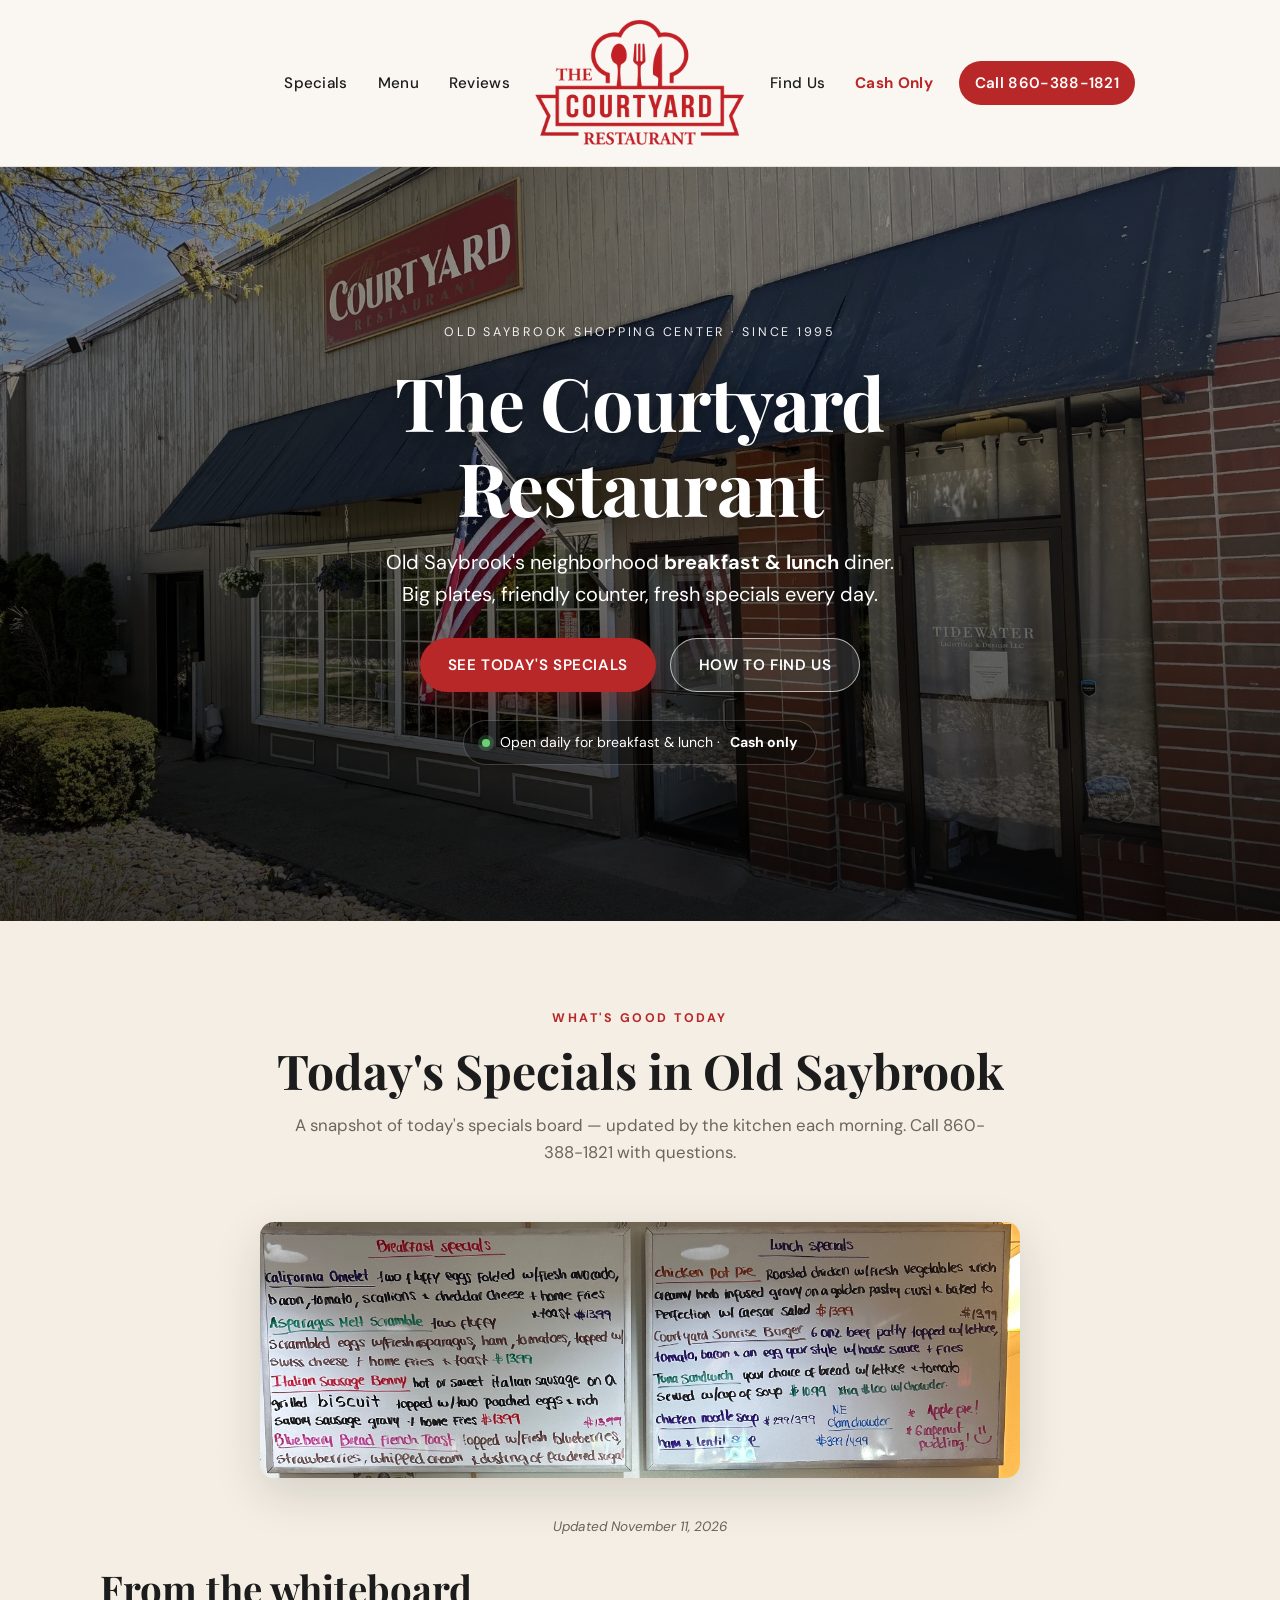
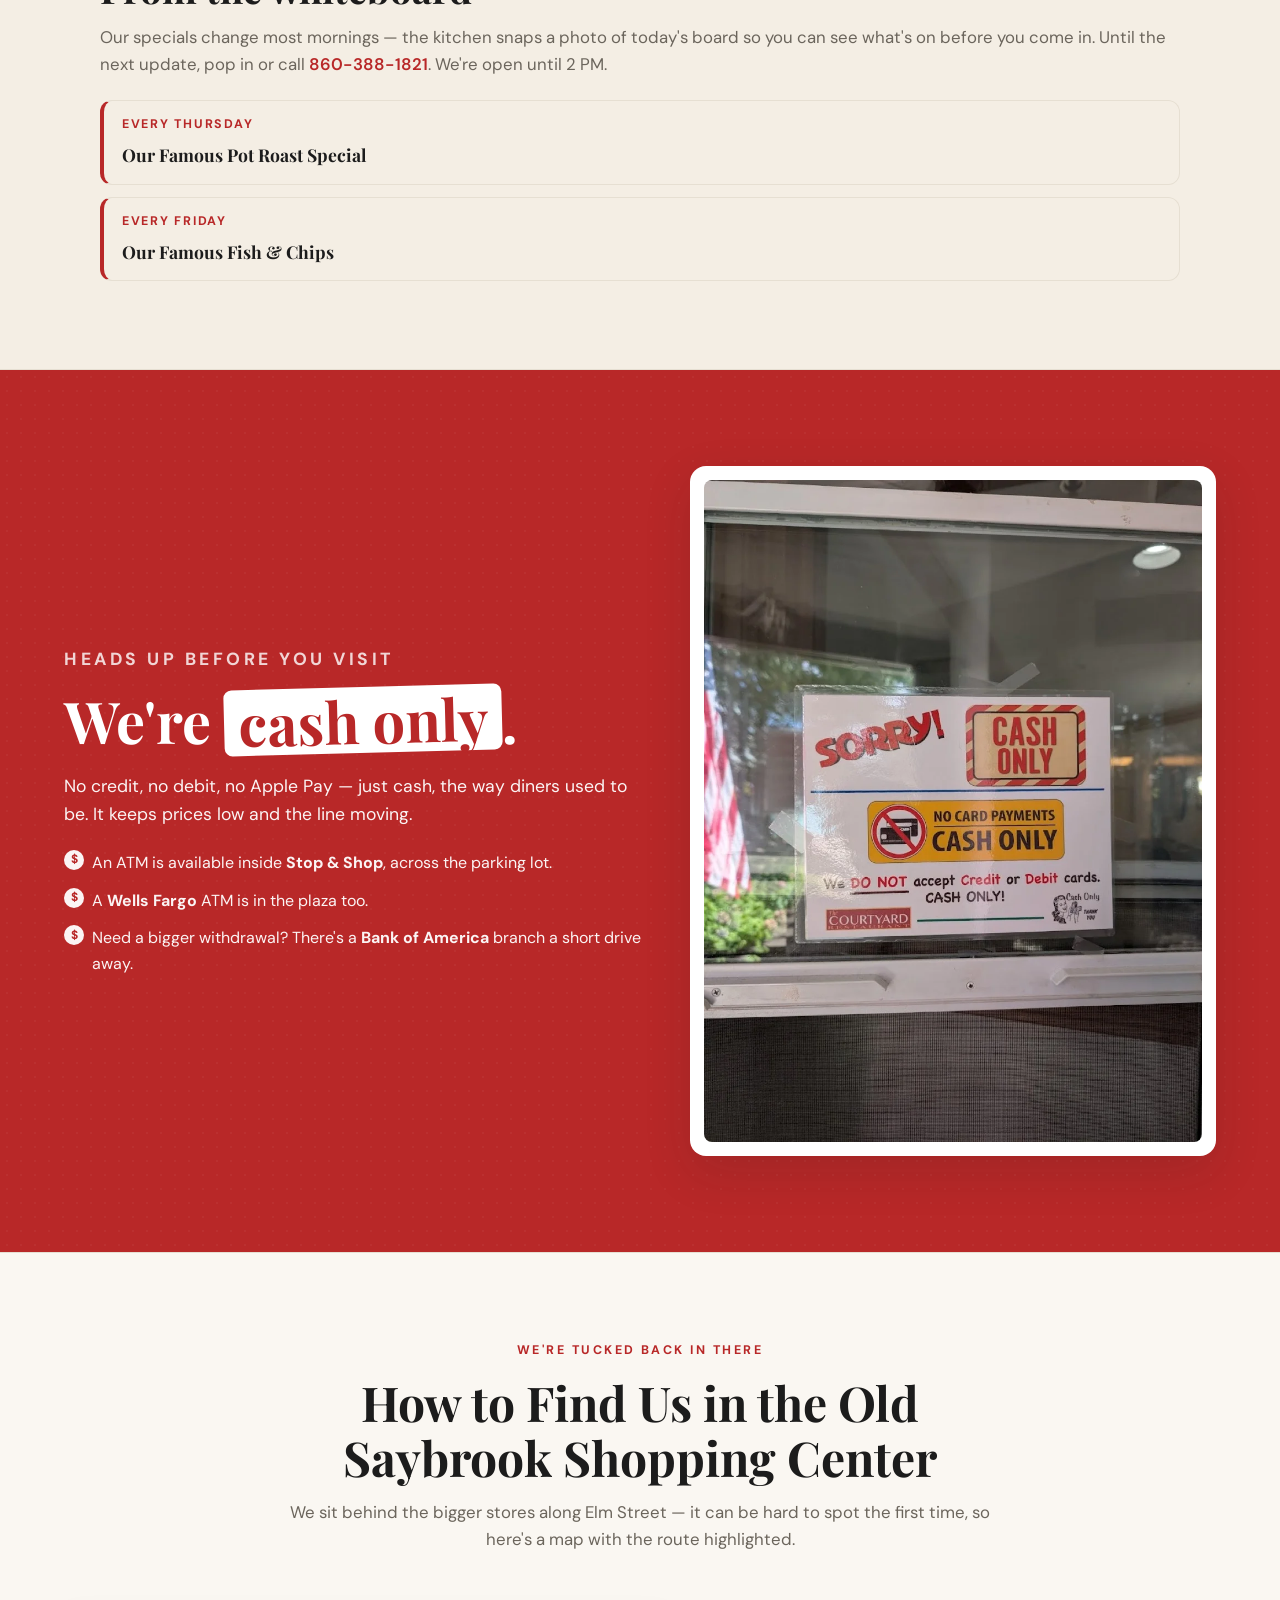
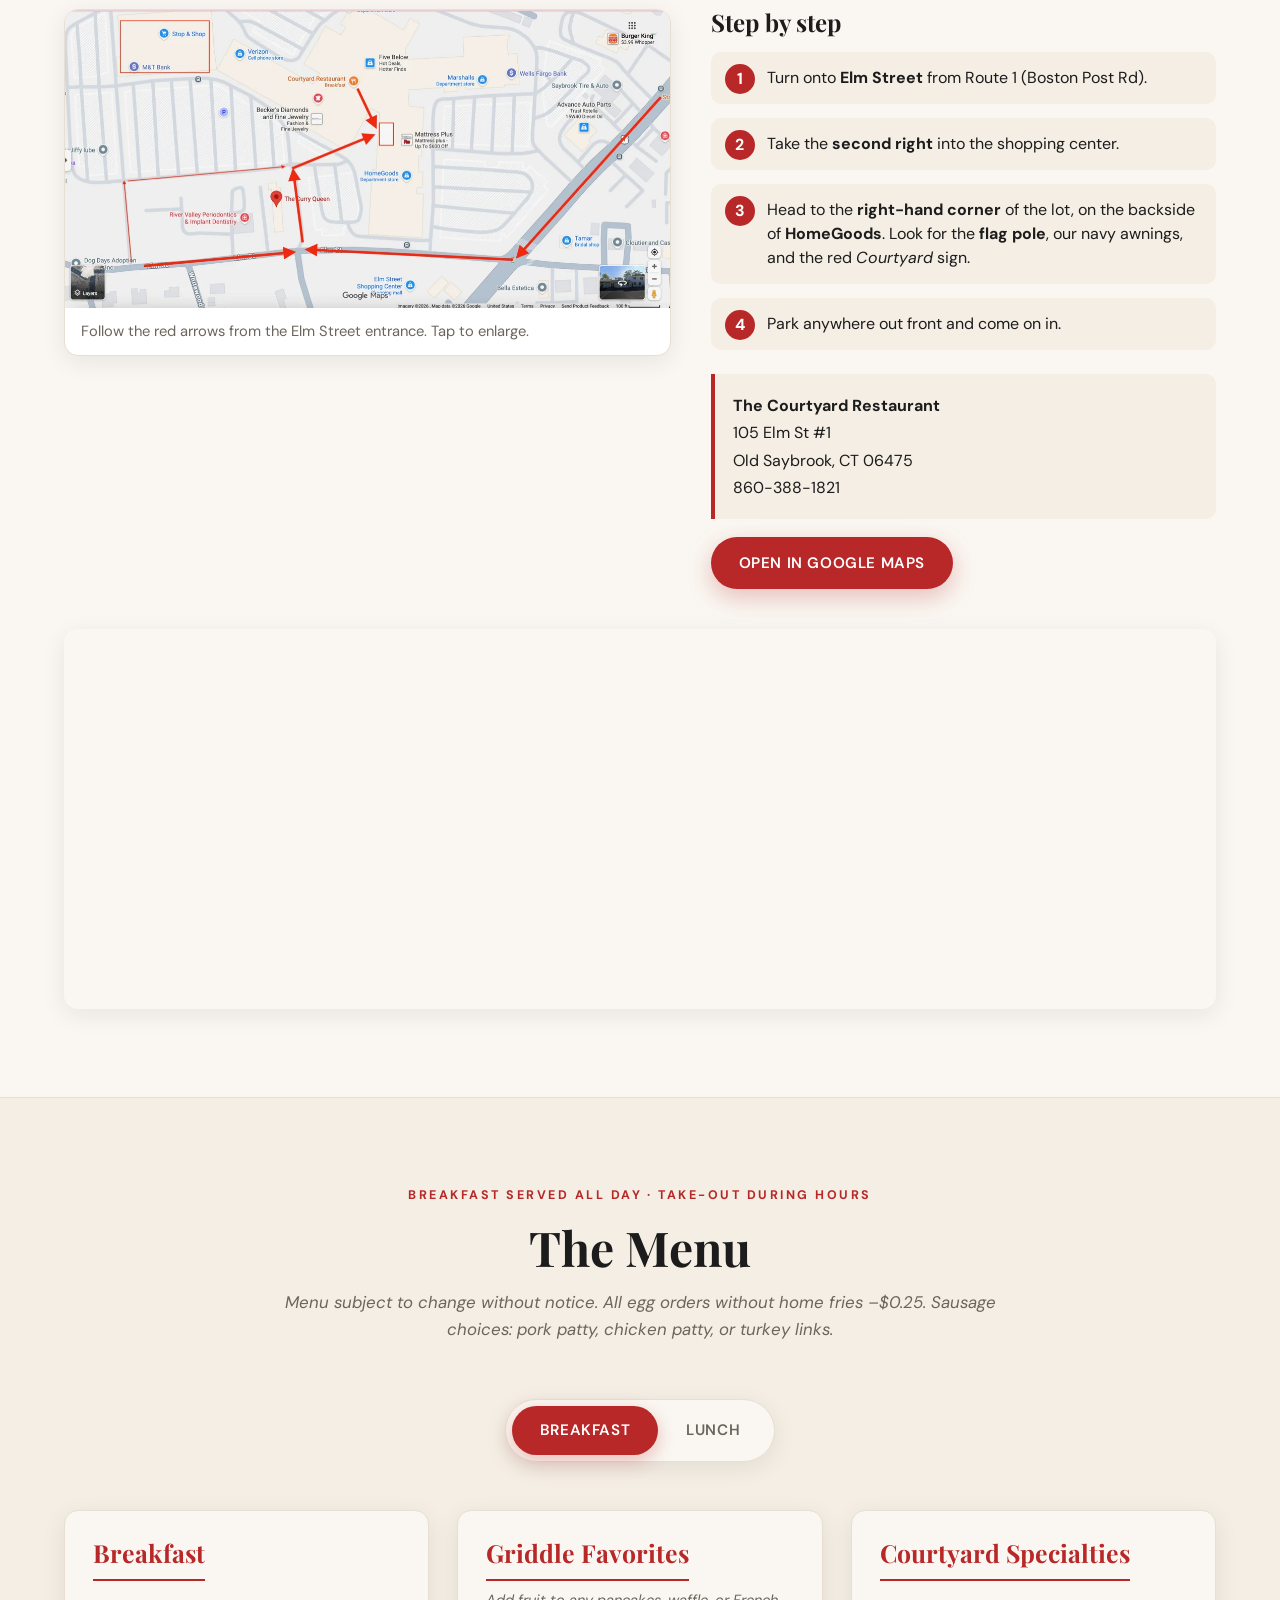
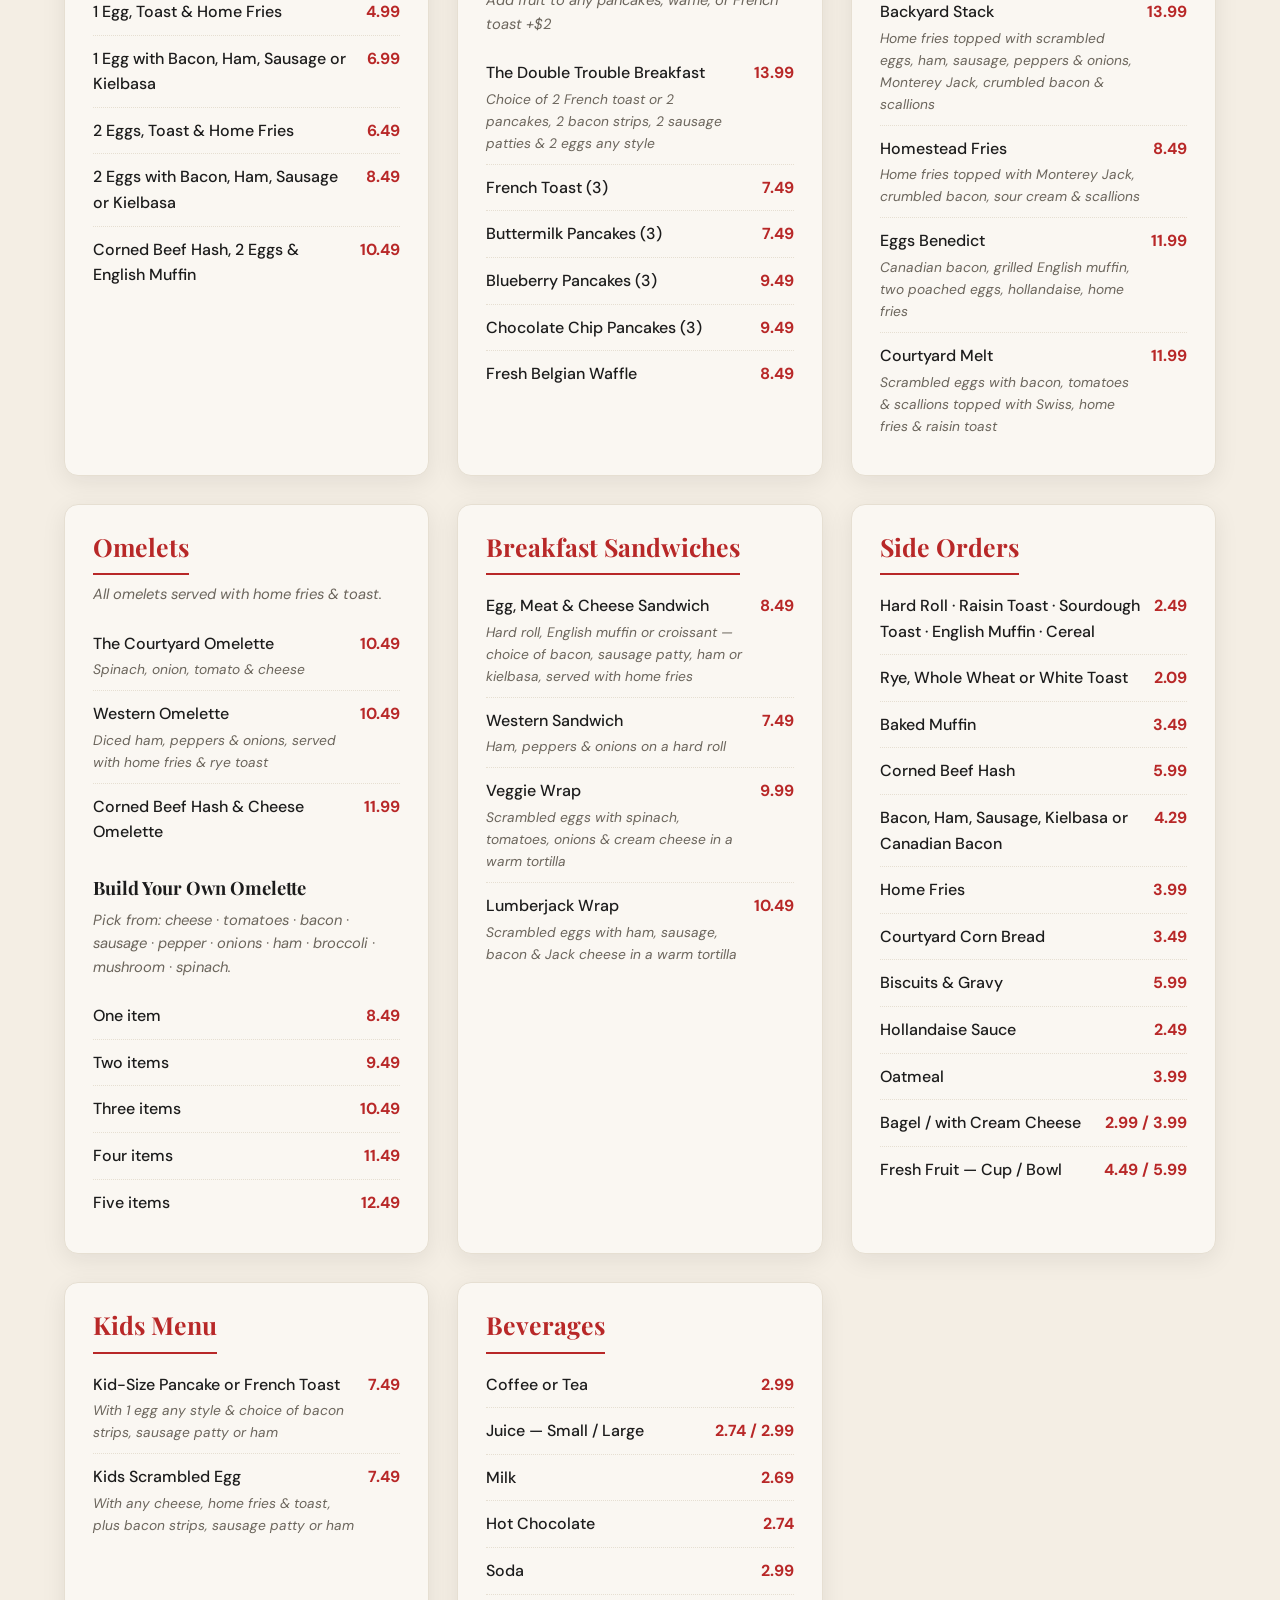
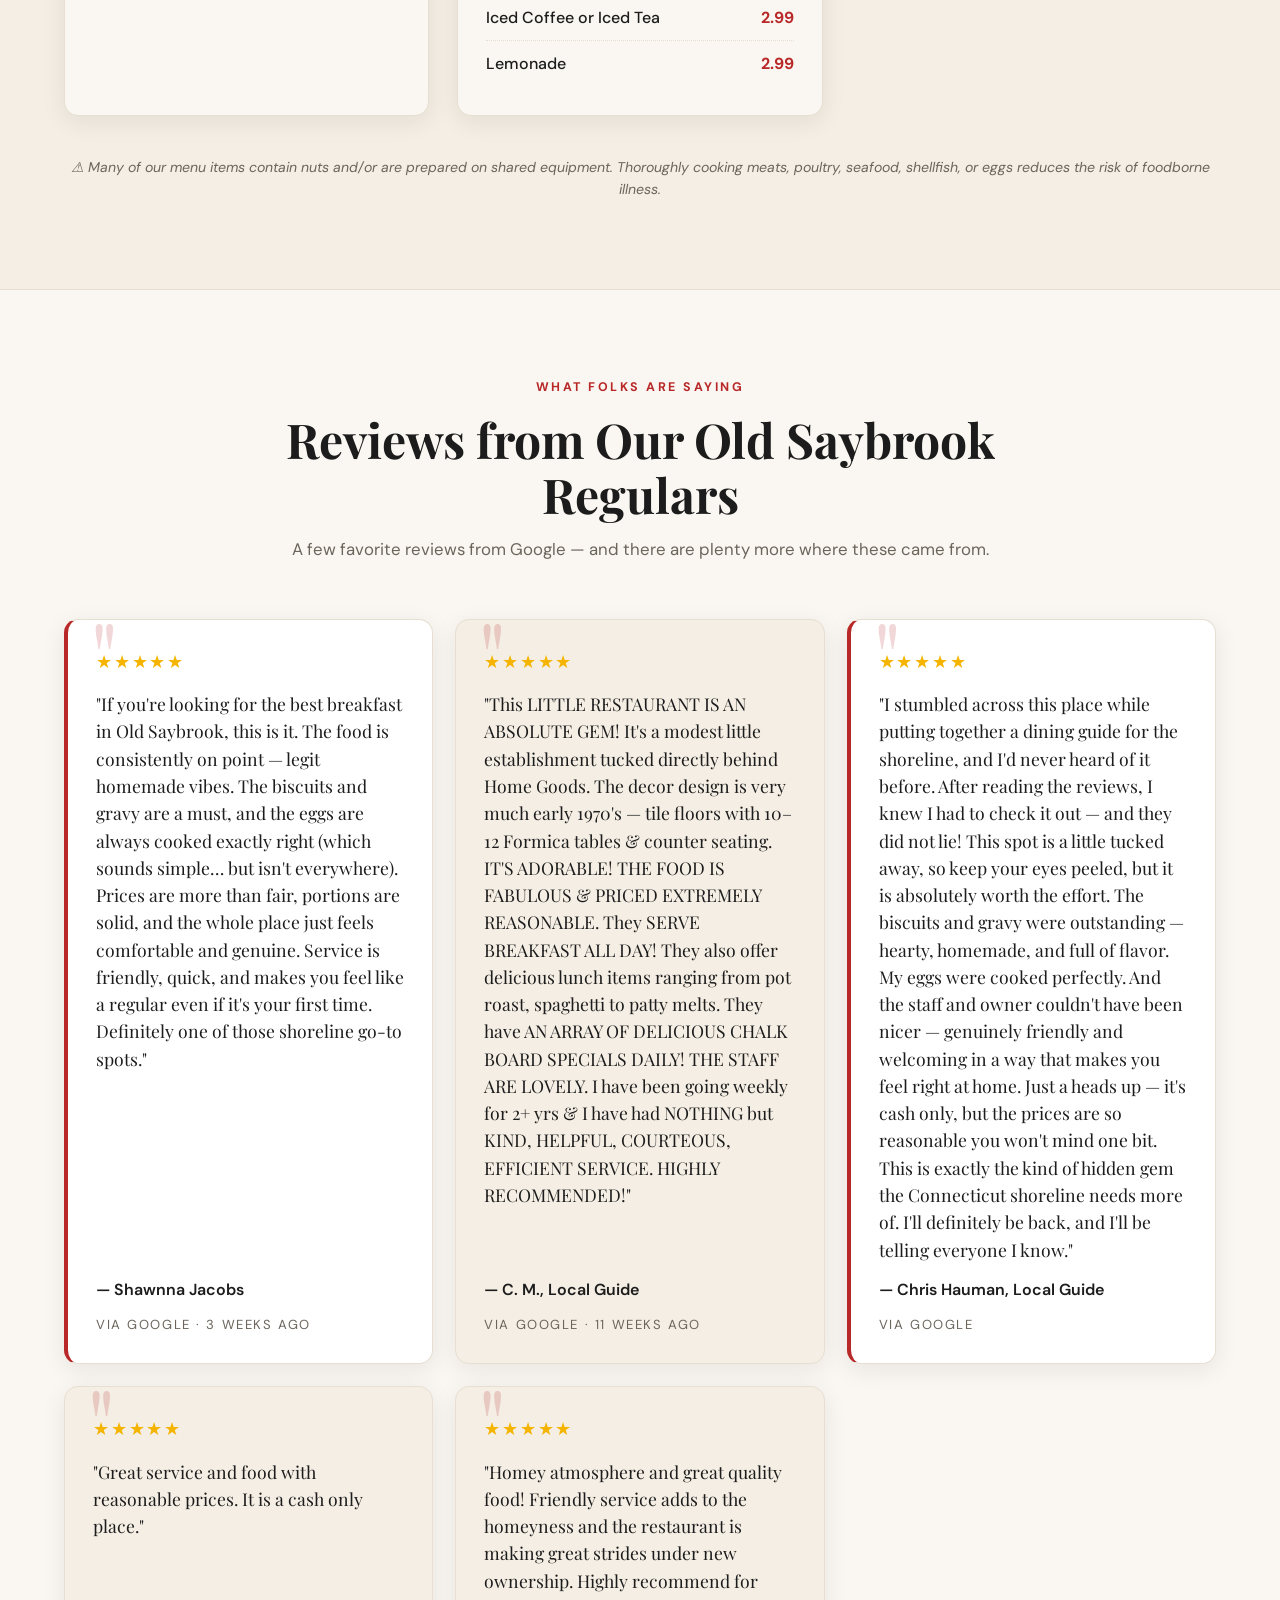
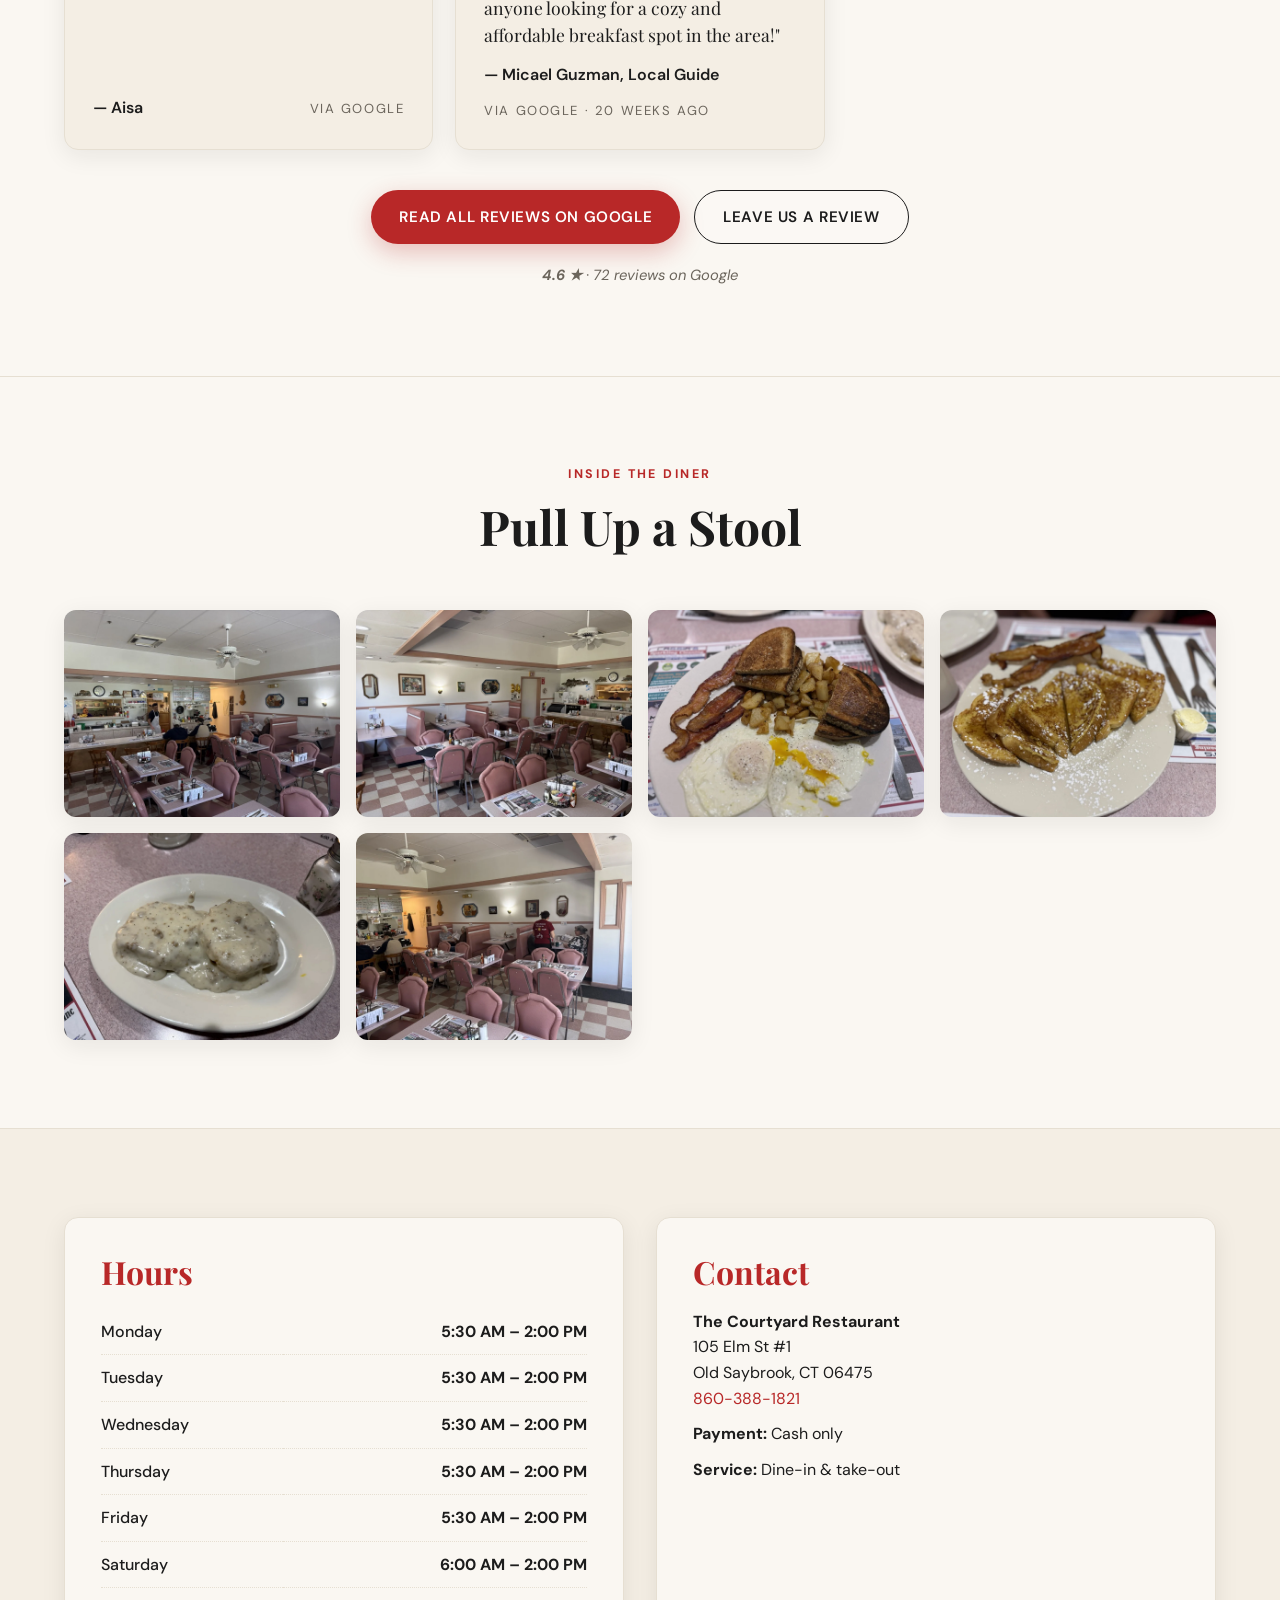
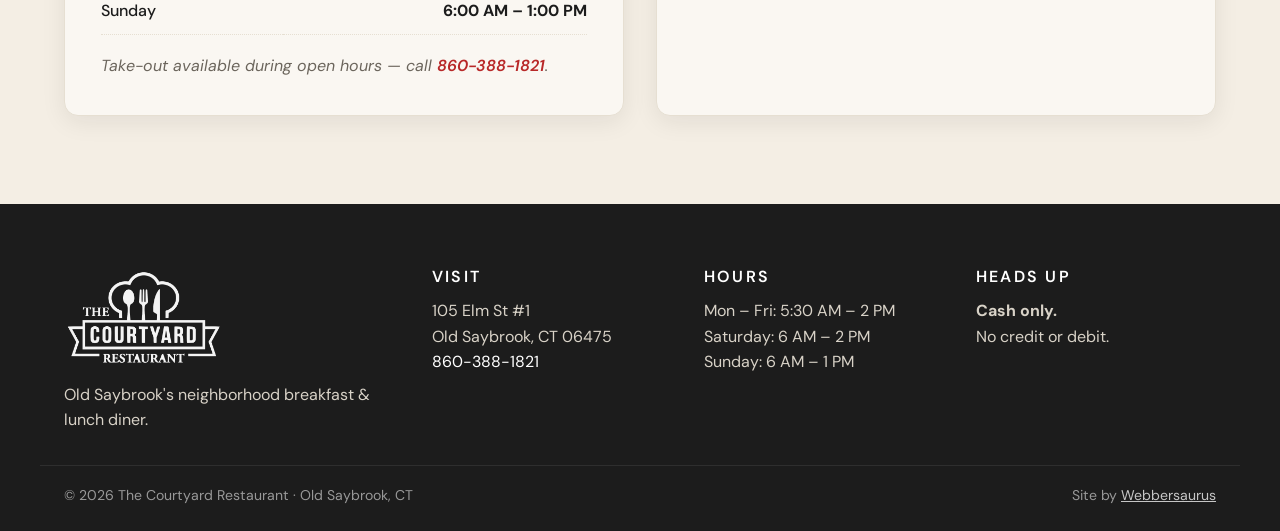
==== index.html @ fa3fa6a5 "Add photo to specials Deployed via Webbersaurus Change Portal" ====
<!DOCTYPE html>
<html lang="en">
<head>
  <meta charset="UTF-8">
  <meta name="viewport" content="width=device-width, initial-scale=1.0">

  <title>The Courtyard Restaurant | Breakfast &amp; Lunch in Old Saybrook, CT</title>
  <meta name="theme-color" content="#FAF7F2">
  <meta name="description" content="The Courtyard Restaurant — a cash-only breakfast and lunch diner tucked inside the Old Saybrook Shopping Center at 105 Elm St, Old Saybrook CT. Daily specials, classic diner menu, take-out, open from 5:30 AM.">

  <link rel="canonical" href="https://www.courtyardoldsaybrook.com/">
  <link rel="icon" type="image/png" href="/images/courtyard-restaurant-logo-600.png">
  <link rel="apple-touch-icon" href="/images/courtyard-restaurant-logo-600.png">

  <meta property="og:type" content="restaurant">
  <meta property="og:title" content="The Courtyard Restaurant | Breakfast &amp; Lunch in Old Saybrook">
  <meta property="og:description" content="Cash-only breakfast and lunch diner in the Old Saybrook Shopping Center. Daily specials, big plates, friendly counter.">
  <meta property="og:url" content="https://www.courtyardoldsaybrook.com/">
  <meta property="og:image" content="https://www.courtyardoldsaybrook.com/images/web/courtyard-restaurant-storefront-old-saybrook.webp">
  <meta property="og:locale" content="en_US">
  <meta property="og:site_name" content="The Courtyard Restaurant">

  <meta name="twitter:card" content="summary_large_image">
  <meta name="twitter:title" content="The Courtyard Restaurant | Old Saybrook, CT">
  <meta name="twitter:description" content="Cash-only breakfast and lunch diner in the Old Saybrook Shopping Center. Daily specials.">
  <meta name="twitter:image" content="https://www.courtyardoldsaybrook.com/images/web/courtyard-restaurant-storefront-old-saybrook.webp">

  <link rel="preconnect" href="https://fonts.googleapis.com">
  <link rel="preconnect" href="https://fonts.gstatic.com" crossorigin>
  <link rel="preload" as="image" href="/images/hero/courtyard-restaurant-storefront-old-saybrook.webp">
  <link rel="stylesheet" href="https://fonts.googleapis.com/css2?family=Playfair+Display:wght@600;700&family=DM+Sans:wght@400;500;700&display=swap">
  <link rel="stylesheet" href="/css/critical.css?v=2">
  <link rel="stylesheet" href="/css/styles.css?v=2">
  <style>
    /* Specials paused until the owner posts a new photo. Keyed on the stale
       photo's filename, so the next portal upload brings the section (and
       every link to it) back automatically. Delete this block afterwards. */
    #specials:has(img[src*="1791299998398-f7dd4f00"]),
    body:has(#specials img[src*="1791299998398-f7dd4f00"]) a[href="#specials"] { display: none; }
  </style>

  <script type="application/ld+json">
  {
    "@context": "https://schema.org",
    "@type": "Restaurant",
    "@id": "https://www.courtyardoldsaybrook.com/#restaurant",
    "name": "The Courtyard Restaurant",
    "image": [
      "https://www.courtyardoldsaybrook.com/images/web/courtyard-restaurant-storefront-old-saybrook.webp",
      "https://www.courtyardoldsaybrook.com/images/web/breakfast-counter-courtyard-restaurant-old-saybrook.webp",
      "https://www.courtyardoldsaybrook.com/images/web/eggs-bacon-home-fries-old-saybrook-breakfast.webp"
    ],
    "logo": "https://www.courtyardoldsaybrook.com/images/courtyard-restaurant-logo-600.png",
    "url": "https://www.courtyardoldsaybrook.com/",
    "telephone": "+1-860-388-1821",
    "priceRange": "$",
    "paymentAccepted": "Cash",
    "currenciesAccepted": "USD",
    "acceptsReservations": false,
    "servesCuisine": ["American", "Breakfast", "Diner", "Lunch"],
    "aggregateRating": {
      "@type": "AggregateRating",
      "ratingValue": "4.6",
      "reviewCount": "72",
      "bestRating": "5"
    },
    "address": {
      "@type": "PostalAddress",
      "streetAddress": "105 Elm St #1",
      "addressLocality": "Old Saybrook",
      "addressRegion": "CT",
      "postalCode": "06475",
      "addressCountry": "US"
    },
    "geo": {
      "@type": "GeoCoordinates",
      "latitude": 41.29678385133343,
      "longitude": -72.38119661284904
    },
    "openingHoursSpecification": [
      {
        "@type": "OpeningHoursSpecification",
        "dayOfWeek": ["Monday","Tuesday","Wednesday","Thursday","Friday"],
        "opens": "05:30",
        "closes": "14:00"
      },
      {
        "@type": "OpeningHoursSpecification",
        "dayOfWeek": "Saturday",
        "opens": "06:00",
        "closes": "14:00"
      },
      {
        "@type": "OpeningHoursSpecification",
        "dayOfWeek": "Sunday",
        "opens": "06:00",
        "closes": "13:00"
      }
    ],
    "hasMenu": "https://www.courtyardoldsaybrook.com/#menu",
    "areaServed": [
      { "@type": "City", "name": "Old Saybrook" },
      { "@type": "City", "name": "Westbrook" },
      { "@type": "City", "name": "Essex" },
      { "@type": "City", "name": "Clinton" }
    ]
  }
  </script>

  <script type="application/ld+json">
  {
    "@context": "https://schema.org",
    "@type": "FAQPage",
    "mainEntity": [
      {
        "@type": "Question",
        "name": "Where is The Courtyard Restaurant in Old Saybrook?",
        "acceptedAnswer": {
          "@type": "Answer",
          "text": "The Courtyard Restaurant is at 105 Elm Street, Unit 1, in the Old Saybrook Shopping Center, Old Saybrook, CT 06475. Turn onto Elm Street from Route 1, take the second right into the shopping center, and head to the right-hand corner of the lot, on the backside of HomeGoods. Look for the flag pole, navy awnings, and red Courtyard sign."
        }
      },
      {
        "@type": "Question",
        "name": "Does The Courtyard Restaurant take credit cards?",
        "acceptedAnswer": {
          "@type": "Answer",
          "text": "No — The Courtyard Restaurant is cash only. We do not accept credit or debit cards."
        }
      },
      {
        "@type": "Question",
        "name": "What are The Courtyard Restaurant's hours?",
        "acceptedAnswer": {
          "@type": "Answer",
          "text": "The Courtyard Restaurant is open every day for breakfast and lunch — Monday through Friday from 5:30 AM to 2:00 PM, Saturday from 6:00 AM to 2:00 PM, and Sunday from 6:00 AM to 1:00 PM."
        }
      },
      {
        "@type": "Question",
        "name": "Does The Courtyard Restaurant have daily specials?",
        "acceptedAnswer": {
          "@type": "Answer",
          "text": "Yes. Specials change often — see today's specials on our homepage or call 860-388-1821."
        }
      },
      {
        "@type": "Question",
        "name": "Does The Courtyard Restaurant do take-out?",
        "acceptedAnswer": {
          "@type": "Answer",
          "text": "Yes. Call 860-388-1821 during open hours to place a take-out order."
        }
      }
    ]
  }
  </script>
</head>
<body>

<!-- ============================================
     HEADER — centered logo, split nav
============================================ -->
<header class="site-header" id="header">
  <div class="header-inner">

    <nav class="nav nav-left" aria-label="Primary left">
      <a href="#specials" class="nav-link">Specials</a>
      <a href="#menu" class="nav-link">Menu</a>
      <a href="#reviews" class="nav-link">Reviews</a>
    </nav>

    <a href="#top" class="nav-logo" aria-label="The Courtyard Restaurant — home">
      <img src="/images/courtyard-restaurant-logo.png" alt="The Courtyard Restaurant logo" width="220" height="140">
    </a>

    <nav class="nav nav-right" aria-label="Primary right">
      <a href="#find-us" class="nav-link">Find Us</a>
      <a href="#cash-only" class="nav-link nav-link-emph">Cash Only</a>
      <a href="tel:+18603881821" class="nav-link nav-link-call">Call 860-388-1821</a>
    </nav>

    <button class="menu-toggle" id="menuToggle" aria-label="Open menu" aria-expanded="false">
      <span></span><span></span><span></span>
    </button>
  </div>
</header>

<!-- Mobile nav drawer + overlay live outside <header> on purpose:
     the header has backdrop-filter, which creates a containing block
     for position:fixed descendants AND a new stacking context, so the
     drawer would be anchored to the header bar instead of the viewport
     and trapped behind page content. Placed before </body> below. -->
<nav class="mobile-nav" id="mobileNav" aria-label="Mobile">
  <button class="mobile-nav-close" id="mobileNavClose" aria-label="Close menu" type="button">×</button>
  <a href="#specials" class="mobile-nav-link">Today's Specials</a>
  <a href="#menu" class="mobile-nav-link">Menu</a>
  <a href="#reviews" class="mobile-nav-link">Reviews</a>
  <a href="#find-us" class="mobile-nav-link">How to Find Us</a>
  <a href="#hours" class="mobile-nav-link">Hours</a>
  <a href="#cash-only" class="mobile-nav-link">Cash Only</a>
  <a href="tel:+18603881821" class="mobile-nav-link mobile-nav-call">Call 860-388-1821</a>
</nav>
<div class="overlay" id="overlay"></div>

<main id="top">

<!-- ============================================
     HERO
============================================ -->
<section class="hero" aria-label="Welcome">
  <div class="hero-bg" role="presentation"></div>
  <div class="hero-shade" role="presentation"></div>
  <div class="hero-content">
    <p class="eyebrow">Old Saybrook Shopping Center · Since 1995</p>
    <h1>The Courtyard Restaurant</h1>
    <p class="hero-tagline">Old Saybrook's neighborhood <strong>breakfast &amp; lunch</strong> diner.<br>Big plates, friendly counter, fresh specials every day.</p>
    <div class="hero-ctas">
      <a href="#specials" class="btn btn-primary">See Today's Specials</a>
      <a href="#find-us" class="btn btn-ghost">How to Find Us</a>
    </div>
    <p class="hero-pill"><span class="dot"></span> Open daily for breakfast &amp; lunch · <strong>Cash only</strong></p>
  </div>
</section>

<!-- ============================================
     TODAY'S SPECIALS — change-portal fed
============================================ -->
<section id="specials" class="section section-specials" data-section="specials">
  <div class="container">
    <div class="section-head animate-on-scroll">
      <p class="section-eyebrow">What's good today</p>
      <h2>Today's Specials in Old Saybrook</h2>
      <p class="section-lede">A snapshot of today's specials board — updated by the kitchen each morning. Call <a href="tel:+18603881821">860-388-1821</a> with questions.</p>
    </div>
    <!-- section:specials -->
    <div class="specials-grid animate-on-scroll">
      <div class="specials-photo lightbox-trigger" id="featured-photo">
          <img src="images/1794404536031-b004009e.webp" alt="specials" style="width:100%;height:auto;display:block;">
        </div>
      <p class="specials-photo-date" id="specials-photo-date"></p>
      <div class="specials-detail">
        <h3>From the whiteboard</h3>
        <p>Our specials change most mornings — the kitchen snaps a photo of today's board so you can see what's on before you come in. Until the next update, pop in or call <a href="tel:+18603881821">860-388-1821</a>. We're open until 2 PM.</p>
        <div class="weekly-specials">
          <div class="weekly-special">
            <span class="weekly-day">Every Thursday</span>
            <strong>Our Famous Pot Roast Special</strong>
          </div>
          <div class="weekly-special">
            <span class="weekly-day">Every Friday</span>
            <strong>Our Famous Fish &amp; Chips</strong>
          </div>
        </div>
      </div>
    </div>
    <!-- /section:specials -->
  </div>
</section>

<!-- ============================================
     CASH ONLY
============================================ -->
<section id="cash-only" class="section section-cash">
  <div class="container cash-grid">
    <div class="cash-copy animate-on-scroll">
      <p class="section-eyebrow cash-eyebrow">Heads up before you visit</p>
      <h2 class="cash-headline">We're <span class="cash-strong">cash only</span>.</h2>
      <p>No credit, no debit, no Apple Pay — just cash, the way diners used to be. It keeps prices low and the line moving.</p>
      <ul class="cash-points">
        <li>An ATM is available inside <strong>Stop &amp; Shop</strong>, across the parking lot.</li>
        <li>A <strong>Wells Fargo</strong> ATM is in the plaza too.</li>
        <li>Need a bigger withdrawal? There's a <strong>Bank of America</strong> branch a short drive away.</li>
      </ul>
    </div>
    <figure class="cash-photo animate-on-scroll">
      <img src="/images/web/cash-only-courtyard-restaurant-old-saybrook.webp"
           alt="Cash only sign on the front door of The Courtyard Restaurant — no card payments accepted."
           loading="lazy" width="800" height="1067">
    </figure>
  </div>
</section>

<!-- ============================================
     FIND US
============================================ -->
<section id="find-us" class="section section-find">
  <div class="container">
    <div class="section-head animate-on-scroll">
      <p class="section-eyebrow">We're tucked back in there</p>
      <h2>How to Find Us in the Old Saybrook Shopping Center</h2>
      <p class="section-lede">We sit behind the bigger stores along Elm Street — it can be hard to spot the first time, so here's a map with the route highlighted.</p>
    </div>

    <div class="find-grid">
      <figure class="find-map animate-on-scroll lightbox-trigger">
        <img src="/images/web/how-to-find-courtyard-restaurant-old-saybrook.webp"
             alt="Map of the Old Saybrook Shopping Center showing the route from Elm Street to The Courtyard Restaurant — right-hand corner behind HomeGoods, by the flag pole."
             loading="lazy" width="1200" height="676">
        <figcaption>Follow the red arrows from the Elm Street entrance. Tap to enlarge.</figcaption>
      </figure>

      <div class="find-directions animate-on-scroll">
        <h3>Step by step</h3>
        <ol class="find-steps">
          <li>Turn onto <strong>Elm Street</strong> from Route 1 (Boston Post Rd).</li>
          <li>Take the <strong>second right</strong> into the shopping center.</li>
          <li>Head to the <strong>right-hand corner</strong> of the lot, on the backside of <strong>HomeGoods</strong>. Look for the <strong>flag pole</strong>, our navy awnings, and the red <em>Courtyard</em> sign.</li>
          <li>Park anywhere out front and come on in.</li>
        </ol>

        <p class="find-address-block">
          <strong>The Courtyard Restaurant</strong><br>
          105 Elm St #1<br>
          Old Saybrook, CT 06475<br>
          <a href="tel:+18603881821">860-388-1821</a>
        </p>

        <p>
          <a class="btn btn-primary" href="https://www.google.com/maps/dir/?api=1&destination=The+Courtyard+Restaurant+Old+Saybrook+CT" target="_blank" rel="noopener">Open in Google Maps</a>
        </p>
      </div>
    </div>

    <div class="find-embed animate-on-scroll">
      <iframe
        title="Map to The Courtyard Restaurant"
        src="https://www.google.com/maps?q=The+Courtyard+Restaurant+105+Elm+St+Old+Saybrook+CT&output=embed"
        width="100%" height="380" style="border:0;" loading="lazy"
        referrerpolicy="no-referrer-when-downgrade" allowfullscreen></iframe>
    </div>
  </div>
</section>

<!-- ============================================
     MENU
============================================ -->
<section id="menu" class="section section-menu">
  <div class="container">
    <div class="section-head animate-on-scroll">
      <p class="section-eyebrow">Breakfast served all day · Take-out during hours</p>
      <h2>The Menu</h2>
      <p class="section-lede"><em>Menu subject to change without notice. All egg orders without home fries –$0.25. Sausage choices: pork patty, chicken patty, or turkey links.</em></p>
    </div>

    <div class="menu-tabs animate-on-scroll" role="tablist" aria-label="Menu sections">
      <button class="menu-tab active" role="tab" id="tab-breakfast" aria-controls="panel-breakfast" aria-selected="true" data-menu="breakfast">Breakfast</button>
      <button class="menu-tab" role="tab" id="tab-lunch" aria-controls="panel-lunch" aria-selected="false" tabindex="-1" data-menu="lunch">Lunch</button>
    </div>

    <div class="menu-panel active" id="panel-breakfast" role="tabpanel" aria-labelledby="tab-breakfast" data-menu="breakfast">
      <div class="menu-grid">

        <article class="menu-card animate-on-scroll">
          <h3>Breakfast</h3>
          <dl class="menu-items">
            <div><dt>1 Egg, Toast &amp; Home Fries</dt><dd>4.99</dd></div>
            <div><dt>1 Egg with Bacon, Ham, Sausage or Kielbasa</dt><dd>6.99</dd></div>
            <div><dt>2 Eggs, Toast &amp; Home Fries</dt><dd>6.49</dd></div>
            <div><dt>2 Eggs with Bacon, Ham, Sausage or Kielbasa</dt><dd>8.49</dd></div>
            <div><dt>Corned Beef Hash, 2 Eggs &amp; English Muffin</dt><dd>10.49</dd></div>
          </dl>
        </article>

        <article class="menu-card animate-on-scroll">
          <h3>Griddle Favorites</h3>
          <p class="menu-note">Add fruit to any pancakes, waffle, or French toast +$2</p>
          <dl class="menu-items">
            <div><dt>The Double Trouble Breakfast<small>Choice of 2 French toast or 2 pancakes, 2 bacon strips, 2 sausage patties &amp; 2 eggs any style</small></dt><dd>13.99</dd></div>
            <div><dt>French Toast (3)</dt><dd>7.49</dd></div>
            <div><dt>Buttermilk Pancakes (3)</dt><dd>7.49</dd></div>
            <div><dt>Blueberry Pancakes (3)</dt><dd>9.49</dd></div>
            <div><dt>Chocolate Chip Pancakes (3)</dt><dd>9.49</dd></div>
            <div><dt>Fresh Belgian Waffle</dt><dd>8.49</dd></div>
          </dl>
        </article>

        <article class="menu-card animate-on-scroll">
          <h3>Courtyard Specialties</h3>
          <dl class="menu-items">
            <div><dt>Backyard Stack<small>Home fries topped with scrambled eggs, ham, sausage, peppers &amp; onions, Monterey Jack, crumbled bacon &amp; scallions</small></dt><dd>13.99</dd></div>
            <div><dt>Homestead Fries<small>Home fries topped with Monterey Jack, crumbled bacon, sour cream &amp; scallions</small></dt><dd>8.49</dd></div>
            <div><dt>Eggs Benedict<small>Canadian bacon, grilled English muffin, two poached eggs, hollandaise, home fries</small></dt><dd>11.99</dd></div>
            <div><dt>Courtyard Melt<small>Scrambled eggs with bacon, tomatoes &amp; scallions topped with Swiss, home fries &amp; raisin toast</small></dt><dd>11.99</dd></div>
          </dl>
        </article>

        <article class="menu-card animate-on-scroll">
          <h3>Omelets</h3>
          <p class="menu-note">All omelets served with home fries &amp; toast.</p>
          <dl class="menu-items">
            <div><dt>The Courtyard Omelette<small>Spinach, onion, tomato &amp; cheese</small></dt><dd>10.49</dd></div>
            <div><dt>Western Omelette<small>Diced ham, peppers &amp; onions, served with home fries &amp; rye toast</small></dt><dd>10.49</dd></div>
            <div><dt>Corned Beef Hash &amp; Cheese Omelette</dt><dd>11.99</dd></div>
          </dl>
          <p class="menu-subhead">Build Your Own Omelette</p>
          <p class="menu-note">Pick from: cheese · tomatoes · bacon · sausage · pepper · onions · ham · broccoli · mushroom · spinach.</p>
          <dl class="menu-items">
            <div><dt>One item</dt><dd>8.49</dd></div>
            <div><dt>Two items</dt><dd>9.49</dd></div>
            <div><dt>Three items</dt><dd>10.49</dd></div>
            <div><dt>Four items</dt><dd>11.49</dd></div>
            <div><dt>Five items</dt><dd>12.49</dd></div>
          </dl>
        </article>

        <article class="menu-card animate-on-scroll">
          <h3>Breakfast Sandwiches</h3>
          <dl class="menu-items">
            <div><dt>Egg, Meat &amp; Cheese Sandwich<small>Hard roll, English muffin or croissant — choice of bacon, sausage patty, ham or kielbasa, served with home fries</small></dt><dd>8.49</dd></div>
            <div><dt>Western Sandwich<small>Ham, peppers &amp; onions on a hard roll</small></dt><dd>7.49</dd></div>
            <div><dt>Veggie Wrap<small>Scrambled eggs with spinach, tomatoes, onions &amp; cream cheese in a warm tortilla</small></dt><dd>9.99</dd></div>
            <div><dt>Lumberjack Wrap<small>Scrambled eggs with ham, sausage, bacon &amp; Jack cheese in a warm tortilla</small></dt><dd>10.49</dd></div>
          </dl>
        </article>

        <article class="menu-card animate-on-scroll">
          <h3>Side Orders</h3>
          <dl class="menu-items">
            <div><dt>Hard Roll · Raisin Toast · Sourdough Toast · English Muffin · Cereal</dt><dd>2.49</dd></div>
            <div><dt>Rye, Whole Wheat or White Toast</dt><dd>2.09</dd></div>
            <div><dt>Baked Muffin</dt><dd>3.49</dd></div>
            <div><dt>Corned Beef Hash</dt><dd>5.99</dd></div>
            <div><dt>Bacon, Ham, Sausage, Kielbasa or Canadian Bacon</dt><dd>4.29</dd></div>
            <div><dt>Home Fries</dt><dd>3.99</dd></div>
            <div><dt>Courtyard Corn Bread</dt><dd>3.49</dd></div>
            <div><dt>Biscuits &amp; Gravy</dt><dd>5.99</dd></div>
            <div><dt>Hollandaise Sauce</dt><dd>2.49</dd></div>
            <div><dt>Oatmeal</dt><dd>3.99</dd></div>
            <div><dt>Bagel / with Cream Cheese</dt><dd>2.99 / 3.99</dd></div>
            <div><dt>Fresh Fruit — Cup / Bowl</dt><dd>4.49 / 5.99</dd></div>
          </dl>
        </article>

        <article class="menu-card animate-on-scroll">
          <h3>Kids Menu</h3>
          <dl class="menu-items">
            <div><dt>Kid-Size Pancake or French Toast<small>With 1 egg any style &amp; choice of bacon strips, sausage patty or ham</small></dt><dd>7.49</dd></div>
            <div><dt>Kids Scrambled Egg<small>With any cheese, home fries &amp; toast, plus bacon strips, sausage patty or ham</small></dt><dd>7.49</dd></div>
          </dl>
        </article>

        <article class="menu-card animate-on-scroll">
          <h3>Beverages</h3>
          <dl class="menu-items">
            <div><dt>Coffee or Tea</dt><dd>2.99</dd></div>
            <div><dt>Juice — Small / Large</dt><dd>2.74 / 2.99</dd></div>
            <div><dt>Milk</dt><dd>2.69</dd></div>
            <div><dt>Hot Chocolate</dt><dd>2.74</dd></div>
            <div><dt>Soda</dt><dd>2.99</dd></div>
            <div><dt>Iced Coffee or Iced Tea</dt><dd>2.99</dd></div>
            <div><dt>Lemonade</dt><dd>2.99</dd></div>
          </dl>
        </article>

      </div>
    </div>

    <div class="menu-panel" id="panel-lunch" role="tabpanel" aria-labelledby="tab-lunch" data-menu="lunch" hidden>
      <div class="menu-grid">

        <article class="menu-card animate-on-scroll">
          <h3>Lunch</h3>
          <p class="menu-note">Add French fries or coleslaw +$2.49</p>
          <dl class="menu-items">
            <div><dt>Hot Dog<small>Add kraut +$0.50</small></dt><dd>5.49</dd></div>
            <div><dt>Courtyard Hot Dog<small>With bacon &amp; cheese</small></dt><dd>7.99</dd></div>
            <div><dt>Hamburger (6 oz)</dt><dd>6.99</dd></div>
            <div><dt>Cheeseburger (6 oz)</dt><dd>7.74</dd></div>
            <div><dt>Courtyard Burger<small>6 oz with bacon &amp; cheese</small></dt><dd>9.99</dd></div>
            <div><dt>Chicken Salad</dt><dd>6.99</dd></div>
            <div><dt>Turkey Salad</dt><dd>6.99</dd></div>
            <div><dt>Egg Salad</dt><dd>5.99</dd></div>
            <div><dt>BLT</dt><dd>6.99</dd></div>
            <div><dt>Tuna Salad</dt><dd>7.49</dd></div>
            <div><dt>Tuna Melt</dt><dd>8.49</dd></div>
            <div><dt>Grilled Cheese</dt><dd>5.49</dd></div>
            <div><dt>Grilled Cheese with Ham, Bacon or Tomato</dt><dd>7.49</dd></div>
            <div><dt>Patty Melt<small>6 oz burger with grilled onions &amp; cheddar on grilled rye bread</small></dt><dd>9.99</dd></div>
            <div><dt>Roast Beef Melt<small>Swiss, mushrooms &amp; onions on rye</small></dt><dd>9.99</dd></div>
            <div><dt>Turkey Wrap<small>Turkey, bacon, lettuce, tomatoes &amp; honey-mustard dressing</small></dt><dd>8.99</dd></div>
          </dl>
        </article>

        <article class="menu-card animate-on-scroll">
          <h3>Club Sandwiches &amp; Sides</h3>
          <p class="menu-note">Clubs served with French fries.</p>
          <dl class="menu-items">
            <div><dt>Cheeseburger Club</dt><dd>11.99</dd></div>
            <div><dt>Turkey Club</dt><dd>11.99</dd></div>
            <div><dt>Roast Beef Club</dt><dd>11.99</dd></div>
            <div><dt>Ham &amp; Cheese Club</dt><dd>10.69</dd></div>
            <div><dt>Tuna Club</dt><dd>11.99</dd></div>
          </dl>
          <p class="menu-subhead">Side Orders</p>
          <dl class="menu-items">
            <div><dt>French Fries</dt><dd>4.99</dd></div>
            <div><dt>Sweet Potato Fries</dt><dd>4.99</dd></div>
            <div><dt>Chicken Wings</dt><dd>8.49</dd></div>
            <div><dt>Chicken Tenders</dt><dd>8.49</dd></div>
            <div><dt>Mozzarella Sticks</dt><dd>5.99</dd></div>
            <div><dt>Cole Slaw</dt><dd>2.99</dd></div>
          </dl>
        </article>

        <article class="menu-card animate-on-scroll">
          <h3>Salads &amp; Soups</h3>
          <dl class="menu-items">
            <div><dt>Garden Salad</dt><dd>6.99</dd></div>
            <div><dt>Chef Salad<small>Garden salad with ham, turkey, cheese &amp; roast beef</small></dt><dd>12.99</dd></div>
            <div><dt>Caesar Salad</dt><dd>6.99</dd></div>
            <div><dt>Tuna Salad</dt><dd>8.99</dd></div>
            <div><dt>Egg Salad</dt><dd>7.99</dd></div>
            <div><dt>Egg Salad, Tuna &amp; Cole Slaw</dt><dd>8.89</dd></div>
            <div><dt>Greek Salad<small>With olives &amp; feta cheese</small></dt><dd>11.99</dd></div>
            <div><dt>Chowder (Daily) — Cup / Bowl</dt><dd>3.99 / 4.99</dd></div>
            <div><dt>Soup of the Day — Cup / Bowl</dt><dd>2.99 / 3.99</dd></div>
          </dl>
        </article>

        <article class="menu-card menu-card-wide animate-on-scroll">
          <h3>Beverages &amp; Desserts</h3>
          <dl class="menu-items">
            <div><dt>Coffee or Tea</dt><dd>2.99</dd></div>
            <div><dt>Juice — Small / Large</dt><dd>2.74 / 2.99</dd></div>
            <div><dt>Milk</dt><dd>2.69</dd></div>
            <div><dt>Hot Chocolate</dt><dd>2.74</dd></div>
            <div><dt>Soda</dt><dd>2.99</dd></div>
            <div><dt>Iced Coffee or Iced Tea</dt><dd>2.99</dd></div>
            <div><dt>Lemonade</dt><dd>2.99</dd></div>
          </dl>
          <p class="menu-subhead">Desserts</p>
          <dl class="menu-items">
            <div><dt>Pudding</dt><dd>4.29</dd></div>
            <div><dt>Pie</dt><dd>4.99</dd></div>
          </dl>
        </article>

      </div>
    </div>

    <p class="menu-allergy">⚠ Many of our menu items contain nuts and/or are prepared on shared equipment. Thoroughly cooking meats, poultry, seafood, shellfish, or eggs reduces the risk of foodborne illness.</p>
  </div>
</section>

<!-- ============================================
     REVIEWS — hand-curated, owner to fill in
============================================ -->
<section id="reviews" class="section section-reviews">
  <div class="container">
    <div class="section-head animate-on-scroll">
      <p class="section-eyebrow">What folks are saying</p>
      <h2>Reviews from Our Old Saybrook Regulars</h2>
      <p class="section-lede">A few favorite reviews from Google — and there are plenty more where these came from.</p>
    </div>

    <div class="reviews-grid">

      <article class="review-card review-card-featured animate-on-scroll">
        <div class="review-stars" aria-label="5 out of 5 stars">
          ★★★★★
        </div>
        <blockquote>
          "If you're looking for the best breakfast in Old Saybrook, this is it. The food is consistently on point — legit homemade vibes. The biscuits and gravy are a must, and the eggs are always cooked exactly right (which sounds simple… but isn't everywhere). Prices are more than fair, portions are solid, and the whole place just feels comfortable and genuine. Service is friendly, quick, and makes you feel like a regular even if it's your first time. Definitely one of those shoreline go-to spots."
        </blockquote>
        <footer class="review-foot">
          <cite>
            <span>— Shawnna Jacobs</span>
          </cite>
          <span class="review-source">via Google · 3 weeks ago</span>
        </footer>
      </article>

      <article class="review-card animate-on-scroll">
        <div class="review-stars" aria-label="5 out of 5 stars">
          ★★★★★
        </div>
        <blockquote>
          "This LITTLE RESTAURANT IS AN ABSOLUTE GEM! It's a modest little establishment tucked directly behind Home Goods. The decor design is very much early 1970's — tile floors with 10–12 Formica tables &amp; counter seating. IT'S ADORABLE! THE FOOD IS FABULOUS &amp; PRICED EXTREMELY REASONABLE. They SERVE BREAKFAST ALL DAY! They also offer delicious lunch items ranging from pot roast, spaghetti to patty melts. They have AN ARRAY OF DELICIOUS CHALK BOARD SPECIALS DAILY! THE STAFF ARE LOVELY. I have been going weekly for 2+ yrs &amp; I have had NOTHING but KIND, HELPFUL, COURTEOUS, EFFICIENT SERVICE. HIGHLY RECOMMENDED!"
        </blockquote>
        <footer class="review-foot">
          <cite>
            <span>— C. M., Local Guide</span>
          </cite>
          <span class="review-source">via Google · 11 weeks ago</span>
        </footer>
      </article>

      <article class="review-card review-card-featured animate-on-scroll">
        <div class="review-stars" aria-label="5 out of 5 stars">
          ★★★★★
        </div>
        <blockquote>
          "I stumbled across this place while putting together a dining guide for the shoreline, and I'd never heard of it before. After reading the reviews, I knew I had to check it out — and they did not lie! This spot is a little tucked away, so keep your eyes peeled, but it is absolutely worth the effort. The biscuits and gravy were outstanding — hearty, homemade, and full of flavor. My eggs were cooked perfectly. And the staff and owner couldn't have been nicer — genuinely friendly and welcoming in a way that makes you feel right at home. Just a heads up — it's cash only, but the prices are so reasonable you won't mind one bit. This is exactly the kind of hidden gem the Connecticut shoreline needs more of. I'll definitely be back, and I'll be telling everyone I know."
        </blockquote>
        <footer class="review-foot">
          <cite>
            <span>— Chris Hauman, Local Guide</span>
          </cite>
          <span class="review-source">via Google</span>
        </footer>
      </article>

      <article class="review-card animate-on-scroll">
        <div class="review-stars" aria-label="5 out of 5 stars">
          ★★★★★
        </div>
        <blockquote>
          "Great service and food with reasonable prices. It is a cash only place."
        </blockquote>
        <footer class="review-foot">
          <cite>
            <span>— Aisa</span>
          </cite>
          <span class="review-source">via Google</span>
        </footer>
      </article>

      <article class="review-card animate-on-scroll">
        <div class="review-stars" aria-label="5 out of 5 stars">
          ★★★★★
        </div>
        <blockquote>
          "Homey atmosphere and great quality food! Friendly service adds to the homeyness and the restaurant is making great strides under new ownership. Highly recommend for anyone looking for a cozy and affordable breakfast spot in the area!"
        </blockquote>
        <footer class="review-foot">
          <cite>
            <span>— Micael Guzman, Local Guide</span>
          </cite>
          <span class="review-source">via Google · 20 weeks ago</span>
        </footer>
      </article>

    </div>

    <div class="reviews-cta animate-on-scroll">
      <a href="https://www.google.com/maps/place/Courtyard+Restaurant/@41.2966307,-72.3815453,17z/data=!4m6!3m5!1s0x89e623aeaf676e7d:0x41be2dc365619add!8m2!3d41.2966307!4d-72.3815453"
         target="_blank" rel="noopener" class="btn btn-primary">
        Read all reviews on Google
      </a>
      <a href="https://g.page/r/Cd2aYWXDLb5BEBM/review"
         target="_blank" rel="noopener" class="btn btn-ghost btn-ghost-dark">
        Leave us a review
      </a>
    </div>
    <p class="reviews-note">
      <strong>4.6 ★</strong> · 72 reviews on Google
    </p>
  </div>
</section>

<!-- ============================================
     GALLERY
============================================ -->
<section id="gallery" class="section section-gallery">
  <div class="container">
    <div class="section-head animate-on-scroll">
      <p class="section-eyebrow">Inside the diner</p>
      <h2>Pull Up a Stool</h2>
    </div>
    <div class="gallery-grid" id="galleryGrid">
      <figure class="animate-on-scroll lightbox-trigger"><img src="/images/web/breakfast-counter-courtyard-restaurant-old-saybrook.webp" alt="Cook plating breakfast behind the counter at The Courtyard Restaurant." loading="lazy" width="1200" height="900"></figure>
      <figure class="animate-on-scroll lightbox-trigger"><img src="/images/web/dining-room-booths-courtyard-restaurant.webp" alt="Pink booths and checkered floor in the dining room." loading="lazy" width="1200" height="900"></figure>
      <figure class="animate-on-scroll lightbox-trigger"><img src="/images/web/eggs-bacon-home-fries-old-saybrook-breakfast.webp" alt="Two eggs, bacon, home fries, and toast." loading="lazy" width="1200" height="900"></figure>
      <figure class="animate-on-scroll lightbox-trigger"><img src="/images/web/french-toast-bacon-old-saybrook-breakfast.webp" alt="French toast dusted with powdered sugar, served with bacon." loading="lazy" width="1200" height="900"></figure>
      <figure class="animate-on-scroll lightbox-trigger"><img src="/images/web/biscuits-and-gravy-courtyard-old-saybrook.webp" alt="Biscuits smothered in sausage gravy." loading="lazy" width="1200" height="900"></figure>
      <figure class="animate-on-scroll lightbox-trigger"><img src="/images/web/friendly-service-courtyard-restaurant.webp" alt="Server greeting regulars in the dining room." loading="lazy" width="1200" height="900"></figure>
    </div>

    <div class="lightbox" id="lightbox" aria-hidden="true" role="dialog" aria-label="Image viewer">
      <button class="lightbox-close" id="lightboxClose" aria-label="Close">×</button>
      <button class="lightbox-prev" id="lightboxPrev" aria-label="Previous image">‹</button>
      <button class="lightbox-next" id="lightboxNext" aria-label="Next image">›</button>
      <figure class="lightbox-figure">
        <img id="lightboxImg" alt="">
        <figcaption id="lightboxCaption"></figcaption>
      </figure>
    </div>
  </div>
</section>

<!-- ============================================
     HOURS & CONTACT
============================================ -->
<section id="hours" class="section section-hours">
  <div class="container hours-grid">
    <div class="hours-card animate-on-scroll">
      <h2>Hours</h2>
      <table class="hours-table">
        <tbody>
          <tr><th>Monday</th><td>5:30 AM – 2:00 PM</td></tr>
          <tr><th>Tuesday</th><td>5:30 AM – 2:00 PM</td></tr>
          <tr><th>Wednesday</th><td>5:30 AM – 2:00 PM</td></tr>
          <tr><th>Thursday</th><td>5:30 AM – 2:00 PM</td></tr>
          <tr><th>Friday</th><td>5:30 AM – 2:00 PM</td></tr>
          <tr><th>Saturday</th><td>6:00 AM – 2:00 PM</td></tr>
          <tr><th>Sunday</th><td>6:00 AM – 1:00 PM</td></tr>
        </tbody>
      </table>
      <p class="hours-note">Take-out available during open hours — call <a href="tel:+18603881821">860-388-1821</a>.</p>
    </div>

    <div class="contact-card animate-on-scroll">
      <h2>Contact</h2>
      <p>
        <strong>The Courtyard Restaurant</strong><br>
        105 Elm St #1<br>
        Old Saybrook, CT 06475<br>
        <a href="tel:+18603881821">860-388-1821</a>
      </p>
      <p class="contact-payment"><strong>Payment:</strong> Cash only</p>
      <p class="contact-payment"><strong>Service:</strong> Dine-in &amp; take-out</p>
    </div>
  </div>
</section>

</main>

<!-- ============================================
     FOOTER
============================================ -->
<footer class="site-footer" style="position: relative;">
  <div class="container footer-grid">
    <div class="footer-brand">
      <img src="/images/courtyard-restaurant-logo.png" alt="The Courtyard Restaurant" width="160" height="100" loading="lazy">
      <p>Old Saybrook's neighborhood breakfast &amp; lunch diner.</p>
    </div>
    <div>
      <h4>Visit</h4>
      <p>105 Elm St #1<br>Old Saybrook, CT 06475<br><a href="tel:+18603881821">860-388-1821</a></p>
    </div>
    <div>
      <h4>Hours</h4>
      <p>Mon – Fri: 5:30 AM – 2 PM<br>Saturday: 6 AM – 2 PM<br>Sunday: 6 AM – 1 PM</p>
    </div>
    <div>
      <h4>Heads up</h4>
      <p><strong>Cash only.</strong><br>No credit or debit.</p>
    </div>
  </div>
  <div class="container footer-bottom">
    <p>© <span id="year"></span> The Courtyard Restaurant · Old Saybrook, CT</p>
    <p>Site by <a href="https://webbersaur.us" target="_blank" rel="noopener">Webbersaurus</a></p>
  </div>
  <!-- Magic-button: invisible 44x44 corner anchor → change-portal client login,
       page-targeted via ?page=. aria-hidden so screen readers ignore it. -->
  <a class="portal-trigger"
     href="https://portal.webbersaurus.com/client/login.html?client=courtyard-restaurant&amp;page=index.html"
     aria-hidden="true" tabindex="-1"></a>
</footer>

<script src="/js/main.js?v=2" defer></script>
<script>
  // Stamp the specials photo with its upload date. The portal names each
  // uploaded photo "<epoch-ms>-<hash>.<ext>", so the date is read straight
  // from the filename — no backend needed, and it updates on every new drop.
  (function () {
    var img = document.querySelector('#featured-photo img');
    var el = document.getElementById('specials-photo-date');
    if (!img || !el) return;
    var m = (img.getAttribute('src') || '').match(/\/(\d{10,})-/);
    if (!m) return;
    var d = new Date(parseInt(m[1], 10));
    if (isNaN(d.getTime())) return;
    el.textContent = 'Updated ' + d.toLocaleDateString('en-US', {
      month: 'long', day: 'numeric', year: 'numeric'
    });
  })();
</script>
</body>
</html>
---- css/critical.css ----
/* Above-the-fold critical CSS for The Courtyard Restaurant */
:root {
  --c-red: #B82828;
  --c-red-dark: #8E1A1A;
  --c-ink: #1C1C1C;
  --c-paper: #FAF7F2;
  --c-cream: #F4EEE4;
  --c-line: #E6DFD2;
  --c-mute: #6B655C;
  --c-white: #FFFFFF;
  --font-display: 'Playfair Display', Georgia, serif;
  --font-body: 'DM Sans', -apple-system, BlinkMacSystemFont, 'Segoe UI', Roboto, sans-serif;
  --header-h: 110px;
  --shadow-md: 0 6px 24px rgba(28,28,28,0.08);
  --shadow-lg: 0 16px 48px rgba(28,28,28,0.14);
}
*, *::before, *::after { box-sizing: border-box; margin: 0; padding: 0; }
html { scroll-behavior: smooth; font-size: 16px; background: var(--c-paper); }
body {
  font-family: var(--font-body);
  background: var(--c-paper);
  color: var(--c-ink);
  line-height: 1.6;
  -webkit-font-smoothing: antialiased;
}
img { max-width: 100%; height: auto; display: block; }
a { color: inherit; text-decoration: none; }
ul, ol { list-style: none; }
button { font: inherit; cursor: pointer; border: 0; background: none; }
h1, h2, h3, h4 { font-family: var(--font-display); font-weight: 700; line-height: 1.15; color: var(--c-ink); }

.site-header {
  position: sticky; top: 0; z-index: 50;
  background: rgba(250,247,242,0.94);
  backdrop-filter: saturate(140%) blur(8px);
  -webkit-backdrop-filter: saturate(140%) blur(8px);
  border-bottom: 1px solid var(--c-line);
  transition: box-shadow .25s ease, padding .25s ease;
}
.site-header.scrolled { box-shadow: 0 4px 18px rgba(28,28,28,0.07); }
.header-inner {
  max-width: 1280px; margin: 0 auto; padding: 14px 24px;
  display: grid; grid-template-columns: 1fr auto 1fr; align-items: center; gap: 16px;
}
.nav { display: flex; gap: 22px; align-items: center; font-weight: 500; font-size: 0.95rem; letter-spacing: 0.02em; }
.nav-left { justify-content: flex-end; }
.nav-right { justify-content: flex-start; }
.nav-link { padding: 8px 4px; color: var(--c-ink); position: relative; transition: color .2s ease; }
.nav-link:hover { color: var(--c-red); }
.nav-link-emph { color: var(--c-red); font-weight: 700; }
.nav-link-call { background: var(--c-red); color: #fff; padding: 10px 16px; border-radius: 999px; font-weight: 600; }
.nav-link-call:hover { background: var(--c-red-dark); color: #fff; }
.nav-logo { display: inline-block; }
.nav-logo img { width: 220px; height: auto; transition: width .25s ease; }
.site-header.scrolled .nav-logo img { width: 160px; }
.menu-toggle { display: none; width: 44px; height: 44px; position: relative; }
.menu-toggle span { position: absolute; left: 9px; right: 9px; height: 2px; background: var(--c-ink); transition: transform .2s ease, opacity .2s ease; }
.menu-toggle span:nth-child(1) { top: 14px; }
.menu-toggle span:nth-child(2) { top: 21px; }
.menu-toggle span:nth-child(3) { top: 28px; }
.menu-toggle.active span:nth-child(1) { transform: translateY(7px) rotate(45deg); }
.menu-toggle.active span:nth-child(2) { opacity: 0; }
.menu-toggle.active span:nth-child(3) { transform: translateY(-7px) rotate(-45deg); }
.mobile-nav { display: none; }
.overlay { display: none; }

.hero { position: relative; min-height: calc(96vh - var(--header-h)); display: flex; align-items: center; justify-content: center; overflow: hidden; }
.hero-bg {
  position: absolute; inset: 0;
  background-image: url('/images/hero/courtyard-restaurant-storefront-old-saybrook.webp');
  background-size: cover; background-position: center;
  transform: scale(1.04);
}
.hero-shade {
  position: absolute; inset: 0;
  background:
    radial-gradient(120% 80% at 50% 30%, rgba(0,0,0,0) 0%, rgba(0,0,0,0.55) 100%),
    linear-gradient(180deg, rgba(0,0,0,0.25), rgba(0,0,0,0.55));
}
.hero-content { position: relative; z-index: 2; text-align: center; color: #fff; padding: 48px 24px; max-width: 820px; }
.eyebrow { text-transform: uppercase; letter-spacing: 0.22em; font-size: 0.78rem; opacity: 0.92; margin-bottom: 16px; }
.hero h1 {
  color: #fff; font-size: clamp(2.6rem, 6vw, 4.6rem);
  letter-spacing: -0.01em; margin-bottom: 18px;
  text-shadow: 0 4px 28px rgba(0,0,0,0.45);
}
.hero-tagline { font-size: clamp(1.05rem, 1.7vw, 1.25rem); margin-bottom: 28px; }
.hero-tagline strong { color: #fff; }
.hero-ctas { display: flex; gap: 14px; justify-content: center; flex-wrap: wrap; margin-bottom: 28px; }
.btn { display: inline-flex; align-items: center; justify-content: center; gap: 8px; padding: 14px 28px; font-weight: 600; font-size: 0.95rem; letter-spacing: 0.04em; text-transform: uppercase; border-radius: 999px; transition: transform .15s ease, background .2s ease, color .2s ease, box-shadow .2s ease; }
.btn-primary { background: var(--c-red); color: #fff; box-shadow: 0 8px 24px rgba(184,40,40,0.28); }
.btn-primary:hover { background: var(--c-red-dark); transform: translateY(-1px); }
.btn-ghost { background: rgba(255,255,255,0.12); color: #fff; border: 1.5px solid rgba(255,255,255,0.65); }
.btn-ghost:hover { background: #fff; color: var(--c-ink); }
.hero-pill { display: inline-flex; align-items: center; gap: 10px; padding: 10px 18px; border-radius: 999px; background: rgba(0,0,0,0.32); border: 1px solid rgba(255,255,255,0.2); font-size: 0.88rem; }
.hero-pill .dot { width: 8px; height: 8px; border-radius: 50%; background: #6BD175; box-shadow: 0 0 0 4px rgba(107,209,117,0.22); }

@media (max-width: 1023px) {
  .nav { display: none; }
  .menu-toggle { display: block; }
  .header-inner { grid-template-columns: 1fr auto 1fr; }
  .nav-logo img { width: 140px; }
  .site-header.scrolled .nav-logo img { width: 110px; }
  .menu-toggle { justify-self: end; }
  .nav-left, .nav-right { display: none; }
}
---- css/styles.css ----
/* ===========================
   The Courtyard Restaurant — full styles
   =========================== */

/* Mobile nav drawer */
.mobile-nav {
  position: fixed; top: 0; right: 0; bottom: 0; width: min(86vw, 360px);
  background: var(--c-paper); padding: 88px 32px 40px; z-index: 60;
  transform: translateX(110%); transition: transform .28s ease;
  display: flex; flex-direction: column; gap: 6px;
  box-shadow: -18px 0 48px rgba(0,0,0,0.14);
}
.mobile-nav.active { transform: translateX(0); }

.mobile-nav-close {
  position: absolute;
  top: 18px; right: 18px;
  width: 44px; height: 44px;
  display: flex; align-items: center; justify-content: center;
  background: var(--c-red);
  color: #fff;
  border-radius: 999px;
  cursor: pointer;
  font-size: 1.7rem;
  line-height: 1;
  font-weight: 400;
  padding: 0;
  box-shadow: 0 4px 14px rgba(184, 40, 40, 0.28);
  transition: background .2s ease, transform .15s ease;
}
.mobile-nav-close:hover { background: var(--c-red-dark); }
.mobile-nav-close:active { transform: scale(0.94); }
.mobile-nav-close:focus-visible { outline: 2px solid var(--c-red); outline-offset: 3px; }
.mobile-nav-link {
  padding: 18px 4px; font-size: 1.05rem; font-weight: 500;
  border-bottom: 1px solid var(--c-line);
}
.mobile-nav-call {
  margin-top: 14px; background: var(--c-red); color: #fff; text-align: center;
  border-radius: 999px; padding: 14px 16px; border: 0;
}
.overlay {
  position: fixed; inset: 0; background: rgba(28,28,28,0.42);
  z-index: 55; opacity: 0; pointer-events: none; transition: opacity .25s ease;
}
.overlay.active { opacity: 1; pointer-events: auto; }
@media (min-width: 1024px) {
  .mobile-nav, .overlay { display: none !important; }
}

/* Layout primitives */
.container { width: 100%; max-width: 1200px; margin: 0 auto; padding: 0 24px; }
.section { padding: 88px 0; position: relative; scroll-margin-top: 100px; }
main[id] { scroll-margin-top: 100px; }
.section + .section { border-top: 1px solid var(--c-line); }
.section-head { text-align: center; max-width: 760px; margin: 0 auto 56px; }
.section-eyebrow { text-transform: uppercase; letter-spacing: 0.2em; font-size: 0.78rem; color: var(--c-red); font-weight: 700; margin-bottom: 14px; }
.section h2 { font-size: clamp(2rem, 4vw, 3rem); margin-bottom: 14px; }
.section-lede { color: var(--c-mute); font-size: 1.05rem; max-width: 60ch; margin: 0 auto; }

/* Animate on scroll */
.animate-on-scroll { opacity: 0; transform: translateY(18px); transition: opacity .6s ease, transform .6s ease; }
.animate-on-scroll.visible { opacity: 1; transform: none; }

/* SPECIALS ============================== */
.section-specials { background: var(--c-cream); }
.specials-grid {
  display: grid;
  grid-template-columns: 1fr;
  gap: 28px;
  max-width: 1080px;
  margin: 0 auto;
}
.specials-photo-date {
  max-width: 760px;
  margin: 10px auto 0;
  text-align: right;
  font-size: 0.85rem;
  color: var(--c-mute);
  font-style: italic;
}
.specials-photo {
  max-width: 760px;
  margin: 0 auto;
  border-radius: 14px;
  overflow: hidden;
  background: var(--c-paper);
  box-shadow: var(--shadow-lg);
  position: relative;
}
.specials-photo:has(img) { cursor: zoom-in; }
.specials-photo:has(img)::after {
  content: '⤢'; position: absolute; top: 12px; right: 12px;
  width: 32px; height: 32px; border-radius: 50%;
  background: rgba(28,28,28,0.55); color: #fff;
  display: inline-flex; align-items: center; justify-content: center;
  font-size: 1rem; opacity: 0; transition: opacity .25s ease;
}
.specials-photo:has(img):hover::after { opacity: 1; }
.specials-photo img {
  width: 100%; height: auto; display: block;
}
.specials-photo-placeholder {
  display: flex;
  align-items: center;
  justify-content: center;
  min-height: 300px;
  padding: 32px;
  text-align: center;
  font-family: var(--font-display);
  font-size: 1.25rem;
  font-weight: 600;
  color: var(--c-mute);
}
.specials-detail { text-align: left; }
.specials-label {
  display: inline-block;
  background: rgba(184, 40, 40, 0.12);
  color: var(--c-red);
  padding: 8px 16px;
  border-radius: 999px;
  font-size: 0.82rem;
  font-weight: 700;
  letter-spacing: 0.16em;
  text-transform: uppercase;
  margin-bottom: 18px;
}
.specials-detail h3 {
  font-size: clamp(1.8rem, 3vw, 2.4rem);
  margin-bottom: 14px;
  line-height: 1.15;
}
.specials-detail p {
  color: var(--c-mute);
  font-size: 1.05rem;
  line-height: 1.6;
}
.specials-detail a {
  color: var(--c-red); font-weight: 600;
}
@media (max-width: 800px) {
  .specials-grid { grid-template-columns: 1fr; gap: 28px; }
  .specials-detail { text-align: center; }
  .specials-label { margin-bottom: 12px; }
}
.weekly-specials {
  display: flex;
  flex-direction: column;
  gap: 12px;
  margin-top: 22px;
}
.weekly-special {
  background: var(--c-cream);
  border: 1px solid var(--c-line);
  border-left: 4px solid var(--c-red);
  border-radius: 12px;
  padding: 14px 18px;
}
.weekly-special .weekly-day {
  display: block;
  text-transform: uppercase;
  letter-spacing: 0.14em;
  font-size: 0.78rem;
  font-weight: 700;
  color: var(--c-red);
  margin-bottom: 6px;
}
.weekly-special strong {
  font-family: var(--font-display);
  font-size: 1.1rem;
  color: var(--c-ink);
}

/* CASH ONLY ============================== */
.section-cash { background: var(--c-red); color: #fff; padding: 96px 0; }
.section-cash::before {
  content: ''; position: absolute; inset: 0;
  background-image: radial-gradient(rgba(255,255,255,0.08) 1px, transparent 1px);
  background-size: 14px 14px; opacity: 0.45;
}
.section-cash .container { position: relative; }
.cash-grid {
  display: grid; gap: 48px; align-items: center;
  grid-template-columns: 1.1fr 1fr;
}
.cash-copy h2.cash-headline {
  color: #fff; font-size: clamp(2.4rem, 5vw, 3.6rem); margin-bottom: 18px;
}
.cash-strong {
  display: inline-block; background: #fff; color: var(--c-red); padding: 0 14px;
  border-radius: 8px; transform: rotate(-1.5deg);
}
.cash-eyebrow { color: rgba(255,255,255,0.85); }
.cash-copy p { font-size: 1.1rem; opacity: 0.95; }
.cash-points { margin-top: 22px; display: flex; flex-direction: column; gap: 12px; }
.cash-points li { padding-left: 28px; position: relative; opacity: 0.95; }
.cash-points li::before { content: '$'; position: absolute; left: 0; top: 0; font-weight: 700; background: #fff; color: var(--c-red); width: 20px; height: 20px; display: inline-flex; align-items: center; justify-content: center; border-radius: 50%; font-size: 0.75rem; }
.cash-photo {
  border-radius: 16px; overflow: hidden; box-shadow: var(--shadow-lg);
  background: #fff; padding: 14px; transform: rotate(2deg);
}
.cash-photo img { border-radius: 8px; }
.cash-photo figcaption { text-align: center; color: var(--c-ink); padding: 10px 4px 4px; font-size: 0.9rem; }

/* FIND US ============================== */
.section-find { background: var(--c-paper); }
.find-grid {
  display: grid; gap: 40px; align-items: start;
  grid-template-columns: 1.2fr 1fr; margin-bottom: 40px;
}
.find-map { background: #fff; border: 1px solid var(--c-line); border-radius: 14px; overflow: hidden; box-shadow: var(--shadow-md); cursor: zoom-in; position: relative; transition: box-shadow .25s ease; }
.find-map:hover { box-shadow: var(--shadow-lg); }
.find-map::after {
  content: '⤢'; position: absolute; top: 12px; right: 12px;
  width: 32px; height: 32px; border-radius: 50%;
  background: rgba(28,28,28,0.55); color: #fff;
  display: inline-flex; align-items: center; justify-content: center;
  font-size: 1rem; opacity: 0; transition: opacity .25s ease;
}
.find-map:hover::after { opacity: 1; }
.find-map img { display: block; width: 100%; height: auto; }
.find-map figcaption { padding: 12px 16px; color: var(--c-mute); font-size: 0.92rem; }
.find-directions h3 { font-size: 1.5rem; margin-bottom: 16px; }
.find-steps { display: flex; flex-direction: column; gap: 14px; margin-bottom: 24px; counter-reset: step; }
.find-steps li {
  padding: 14px 14px 14px 56px; background: var(--c-cream); border-radius: 10px;
  position: relative; line-height: 1.5;
}
.find-steps li::before {
  counter-increment: step; content: counter(step);
  position: absolute; left: 14px; top: 12px;
  width: 30px; height: 30px; border-radius: 50%;
  background: var(--c-red); color: #fff; font-weight: 700;
  display: inline-flex; align-items: center; justify-content: center;
}
.find-address-block { padding: 18px; border-left: 4px solid var(--c-red); background: var(--c-cream); border-radius: 0 10px 10px 0; line-height: 1.7; margin-bottom: 18px; }
.find-embed { border-radius: 14px; overflow: hidden; box-shadow: var(--shadow-md); }
.find-embed iframe { display: block; }

/* MENU ============================== */
.section-menu { background: var(--c-cream); }
.menu-tabs {
  display: flex;
  width: fit-content;
  margin: 0 auto 48px;
  background: var(--c-paper);
  border: 1px solid var(--c-line);
  border-radius: 999px;
  padding: 6px;
  box-shadow: var(--shadow-md);
}
.menu-tab {
  font-family: var(--font-body);
  font-size: 0.95rem; font-weight: 600;
  letter-spacing: 0.04em; text-transform: uppercase;
  padding: 12px 28px;
  border-radius: 999px;
  color: var(--c-mute);
  transition: background .22s ease, color .22s ease;
  cursor: pointer;
}
.menu-tab:hover { color: var(--c-ink); }
.menu-tab.active { background: var(--c-red); color: #fff; box-shadow: 0 6px 18px rgba(184,40,40,0.28); }
.menu-tab:focus-visible { outline: 2px solid var(--c-red); outline-offset: 2px; }
.menu-panel { display: none; }
.menu-panel.active { display: block; animation: menuFade .35s ease; }
@keyframes menuFade { from { opacity: 0; transform: translateY(6px); } to { opacity: 1; transform: none; } }
@media (max-width: 480px) {
  .menu-tabs { width: 100%; justify-content: center; }
  .menu-tab { padding: 12px 18px; font-size: 0.85rem; }
}
.menu-grid { display: grid; gap: 28px; grid-template-columns: repeat(auto-fit, minmax(320px, 1fr)); }
.menu-card-wide { grid-column: 1 / -1; }
.menu-card-wide .menu-items { columns: 14rem; column-gap: 48px; }
.menu-card-wide .menu-items > div { break-inside: avoid; }
.menu-card {
  background: var(--c-paper); border: 1px solid var(--c-line); border-radius: 14px;
  padding: 28px; box-shadow: var(--shadow-md);
}
.menu-card h3 {
  font-size: 1.55rem; color: var(--c-red); margin-bottom: 8px;
  padding-bottom: 12px; border-bottom: 2px solid var(--c-red); display: inline-block;
}
.menu-card .menu-subhead { font-family: var(--font-display); font-weight: 700; color: var(--c-ink); font-size: 1.15rem; margin-top: 18px; margin-bottom: 6px; }
.menu-card .menu-note { color: var(--c-mute); font-style: italic; font-size: 0.92rem; margin-bottom: 14px; }
.menu-items { display: flex; flex-direction: column; }
.menu-items > div {
  display: grid; grid-template-columns: 1fr auto; gap: 12px;
  align-items: baseline; padding: 10px 0;
  border-bottom: 1px dotted var(--c-line);
}
.menu-items > div:last-child { border-bottom: 0; }
.menu-items dt { font-weight: 500; }
.menu-items dt small {
  display: block; color: var(--c-mute); font-weight: 400; font-size: 0.86rem;
  margin-top: 2px; font-style: italic;
}
.menu-items dd { font-weight: 700; color: var(--c-red); white-space: nowrap; }
.menu-allergy { margin-top: 40px; text-align: center; font-size: 0.88rem; color: var(--c-mute); font-style: italic; }

/* REVIEWS ============================== */
.section-reviews { background: var(--c-paper); }
.reviews-grid {
  display: grid; gap: 22px;
  grid-template-columns: repeat(auto-fit, minmax(280px, 1fr));
  margin-bottom: 40px;
}
.review-card {
  background: var(--c-cream); border: 1px solid var(--c-line); border-radius: 14px;
  padding: 28px; box-shadow: var(--shadow-md);
  display: flex; flex-direction: column; gap: 14px;
  position: relative;
}
.review-card::before {
  content: '"'; position: absolute; top: -14px; left: 22px;
  font-family: var(--font-display); font-size: 6rem; line-height: 1;
  color: var(--c-red); opacity: 0.18;
}
.review-card-featured {
  background: #fff;
  border-left: 4px solid var(--c-red);
}
.review-stars { color: #F4B400; font-size: 1.1rem; letter-spacing: 0.1em; }
.review-card blockquote {
  font-family: var(--font-display); font-size: 1.1rem; line-height: 1.55;
  color: var(--c-ink); flex-grow: 1;
}
.review-foot { display: flex; justify-content: space-between; align-items: baseline; gap: 12px; flex-wrap: wrap; }
.review-foot cite { font-style: normal; font-weight: 600; color: var(--c-ink); }
.review-source { font-size: 0.82rem; color: var(--c-mute); text-transform: uppercase; letter-spacing: 0.12em; }
.reviews-cta { display: flex; gap: 14px; justify-content: center; flex-wrap: wrap; }
.btn-ghost-dark { color: var(--c-ink); border: 1.5px solid var(--c-ink); }
.btn-ghost-dark:hover { background: var(--c-ink); color: #fff; }
.reviews-note { text-align: center; color: var(--c-mute); font-style: italic; margin-top: 20px; font-size: 0.92rem; }

/* GALLERY ============================== */
.section-gallery { background: var(--c-paper); }
.gallery-grid {
  display: grid; gap: 16px; grid-template-columns: repeat(auto-fit, minmax(260px, 1fr));
}
.gallery-grid figure {
  border-radius: 12px; overflow: hidden; box-shadow: var(--shadow-md); aspect-ratio: 4/3;
  cursor: zoom-in; position: relative;
}
.gallery-grid figure img { width: 100%; height: 100%; object-fit: cover; transition: transform .35s ease; }
.gallery-grid figure:hover img { transform: scale(1.05); }
.gallery-grid figure::after {
  content: '⤢'; position: absolute; top: 12px; right: 12px;
  width: 32px; height: 32px; border-radius: 50%;
  background: rgba(28,28,28,0.55); color: #fff;
  display: inline-flex; align-items: center; justify-content: center;
  font-size: 1rem; opacity: 0; transition: opacity .25s ease;
  backdrop-filter: blur(4px);
}
.gallery-grid figure:hover::after { opacity: 1; }

/* LIGHTBOX ============================== */
.lightbox {
  position: fixed; inset: 0; z-index: 100;
  background: rgba(8,8,10,0.92);
  display: flex; align-items: center; justify-content: center;
  padding: 24px;
  opacity: 0; pointer-events: none;
  transition: opacity .22s ease;
}
.lightbox.active { opacity: 1; pointer-events: auto; }
.lightbox-figure {
  max-width: min(1400px, 96vw); max-height: 88vh;
  display: flex; flex-direction: column; align-items: center; gap: 16px;
}
.lightbox-figure img {
  max-width: 100%; max-height: 84vh; width: auto; height: auto;
  border-radius: 10px; box-shadow: 0 30px 90px rgba(0,0,0,0.6);
  background: #1a1a1a;
}
#lightboxCaption { color: rgba(255,255,255,0.85); font-size: 0.95rem; text-align: center; max-width: 720px; }
.lightbox-close, .lightbox-prev, .lightbox-next {
  position: absolute;
  width: 52px; height: 52px; border-radius: 50%;
  background: rgba(255,255,255,0.1); color: #fff;
  border: 1px solid rgba(255,255,255,0.18);
  font-size: 1.7rem; line-height: 1; cursor: pointer;
  display: flex; align-items: center; justify-content: center;
  transition: background .2s ease, transform .15s ease;
  backdrop-filter: blur(8px);
}
.lightbox-close:hover, .lightbox-prev:hover, .lightbox-next:hover {
  background: rgba(255,255,255,0.22); transform: scale(1.06);
}
.lightbox-close { top: 22px; right: 22px; }
.lightbox-prev { left: 22px; top: 50%; transform: translateY(-50%); }
.lightbox-next { right: 22px; top: 50%; transform: translateY(-50%); }
.lightbox-prev:hover { transform: translateY(-50%) scale(1.06); }
.lightbox-next:hover { transform: translateY(-50%) scale(1.06); }
@media (max-width: 640px) {
  .lightbox-close { top: 14px; right: 14px; width: 44px; height: 44px; font-size: 1.4rem; }
  .lightbox-prev { left: 8px; width: 44px; height: 44px; font-size: 1.4rem; }
  .lightbox-next { right: 8px; width: 44px; height: 44px; font-size: 1.4rem; }
}
body.lightbox-open { overflow: hidden; }

/* HOURS ============================== */
.section-hours { background: var(--c-cream); }
.hours-grid { display: grid; gap: 32px; grid-template-columns: 1fr 1fr; }
.hours-card, .contact-card {
  background: var(--c-paper); border: 1px solid var(--c-line); border-radius: 14px;
  padding: 36px; box-shadow: var(--shadow-md);
}
.hours-card h2, .contact-card h2 { font-size: 2rem; margin-bottom: 18px; color: var(--c-red); }
.hours-table { width: 100%; border-collapse: collapse; }
.hours-table th, .hours-table td { text-align: left; padding: 10px 0; border-bottom: 1px dotted var(--c-line); }
.hours-table th { font-weight: 500; }
.hours-table td { text-align: right; font-weight: 700; color: var(--c-ink); }
.hours-note { margin-top: 18px; color: var(--c-mute); font-style: italic; }
.hours-note a { color: var(--c-red); font-weight: 600; }
.contact-card a { color: var(--c-red); }
.contact-payment { margin-top: 10px; }

/* FOOTER ============================== */
.site-footer { background: var(--c-ink); color: #d8d2c7; padding: 64px 0 24px; }
/* Magic-button: invisible corner anchor that deep-links to the portal,
   page-targeted via ?page=. aria-hidden so screen readers ignore it.
   Sized 60x60 to comfortably clear the "Site by Webbersaurus" link
   above it. Subtle hover hint so the owner can find it. */
.portal-trigger {
  position: absolute;
  bottom: 0;
  right: 0;
  width: 60px;
  height: 60px;
  display: block;
  cursor: pointer;
  z-index: 100;
  background: transparent;
  transition: background .2s ease;
}
.portal-trigger:hover { background: rgba(184, 40, 40, 0.15); }
.portal-trigger:active { background: rgba(184, 40, 40, 0.3); }
.footer-grid {
  display: grid; gap: 32px; grid-template-columns: 1.4fr 1fr 1fr 1fr;
  padding-bottom: 32px; border-bottom: 1px solid rgba(255,255,255,0.08);
}
.footer-brand img { width: 160px; margin-bottom: 14px; filter: brightness(0) invert(1) opacity(0.95); }
.site-footer h4 { color: #fff; font-size: 1rem; text-transform: uppercase; letter-spacing: 0.14em; margin-bottom: 12px; font-family: var(--font-body); font-weight: 600; }
.site-footer a { color: #fff; }
.footer-bottom { padding-top: 18px; display: flex; justify-content: space-between; gap: 16px; flex-wrap: wrap; font-size: 0.88rem; color: rgba(255,255,255,0.55); }
.footer-bottom a { color: rgba(255,255,255,0.75); text-decoration: underline; }

/* RESPONSIVE ============================== */
@media (max-width: 1023px) {
  .section { padding: 64px 0; }
  .cash-grid, .find-grid, .hours-grid { grid-template-columns: 1fr; }
  .footer-grid { grid-template-columns: 1fr 1fr; }
}
@media (max-width: 640px) {
  .section { padding: 56px 0; }
  .section-head { margin-bottom: 36px; }
  .menu-card { padding: 22px; }
  .footer-grid { grid-template-columns: 1fr; }
  .cash-photo { transform: none; }
  .hero { min-height: 78vh; }
}

@media (prefers-reduced-motion: reduce) {
  .animate-on-scroll { opacity: 1; transform: none; transition: none; }
  html { scroll-behavior: auto; }
}
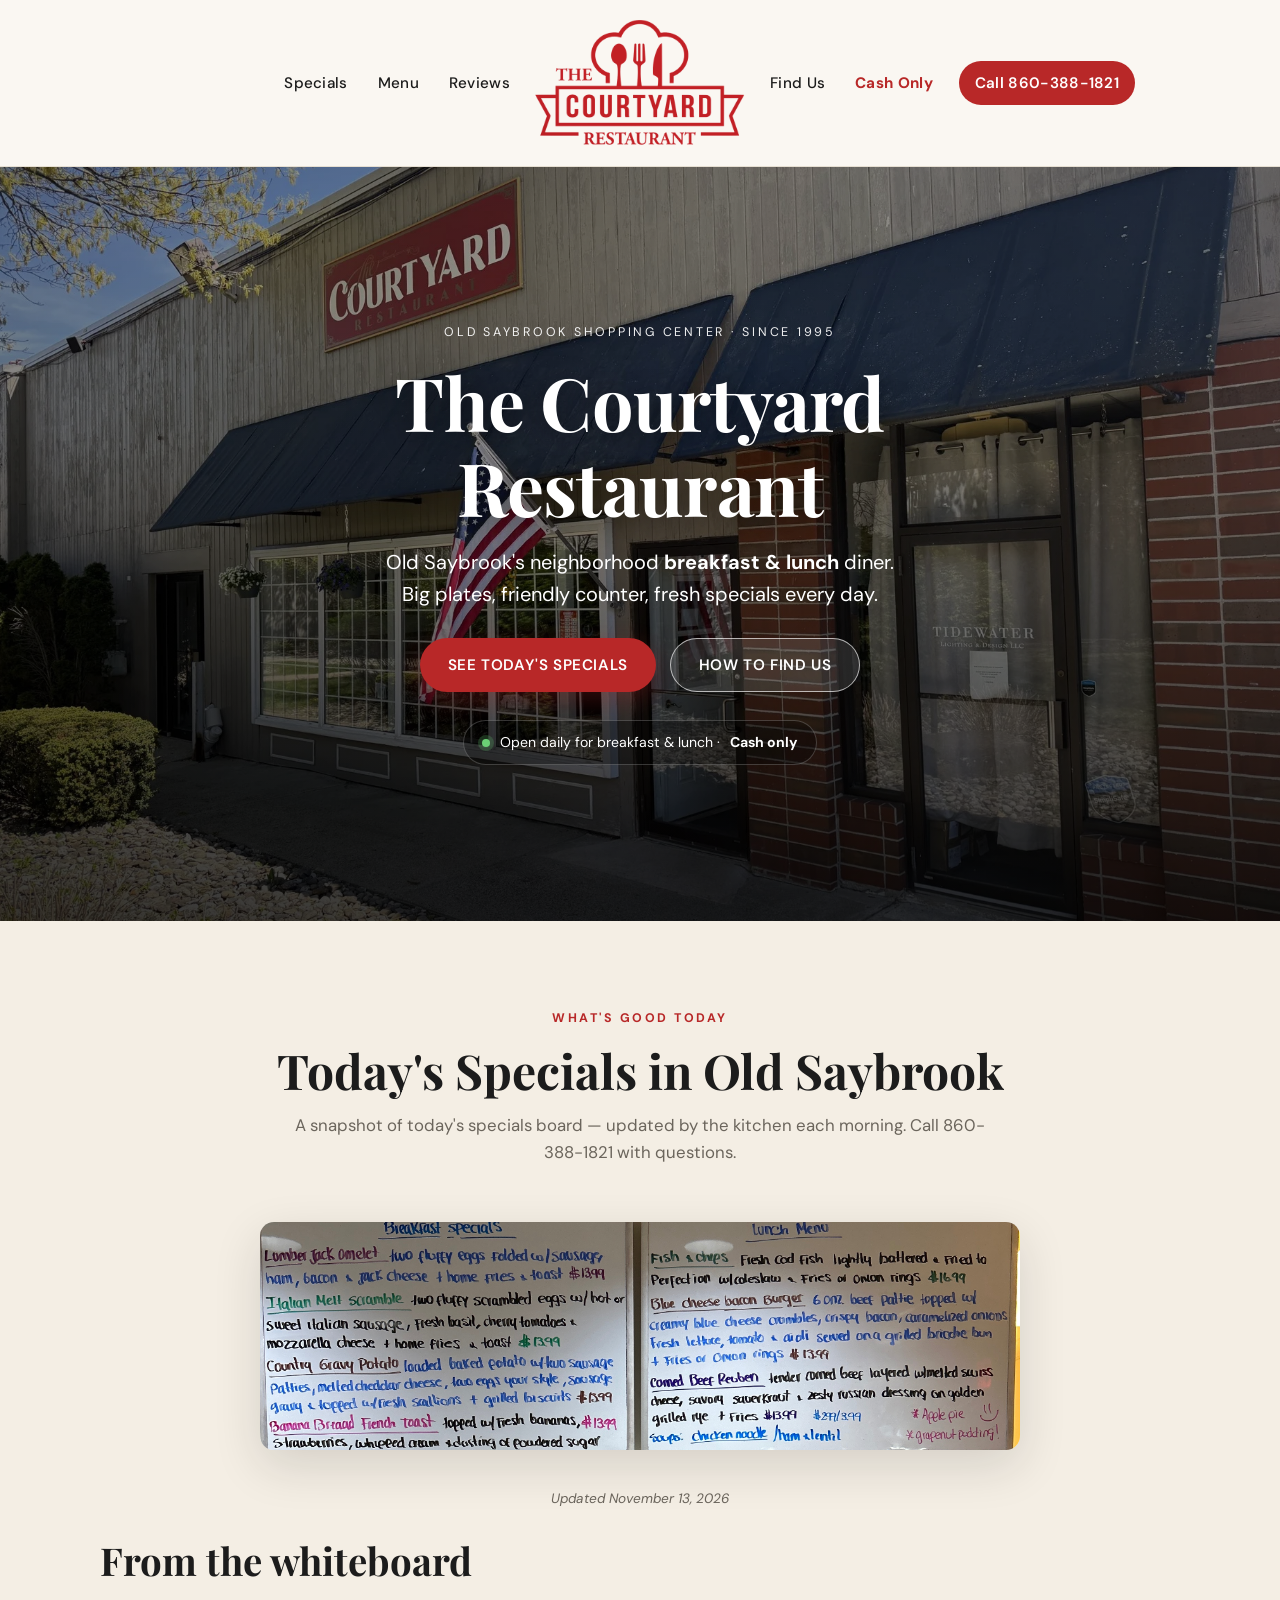
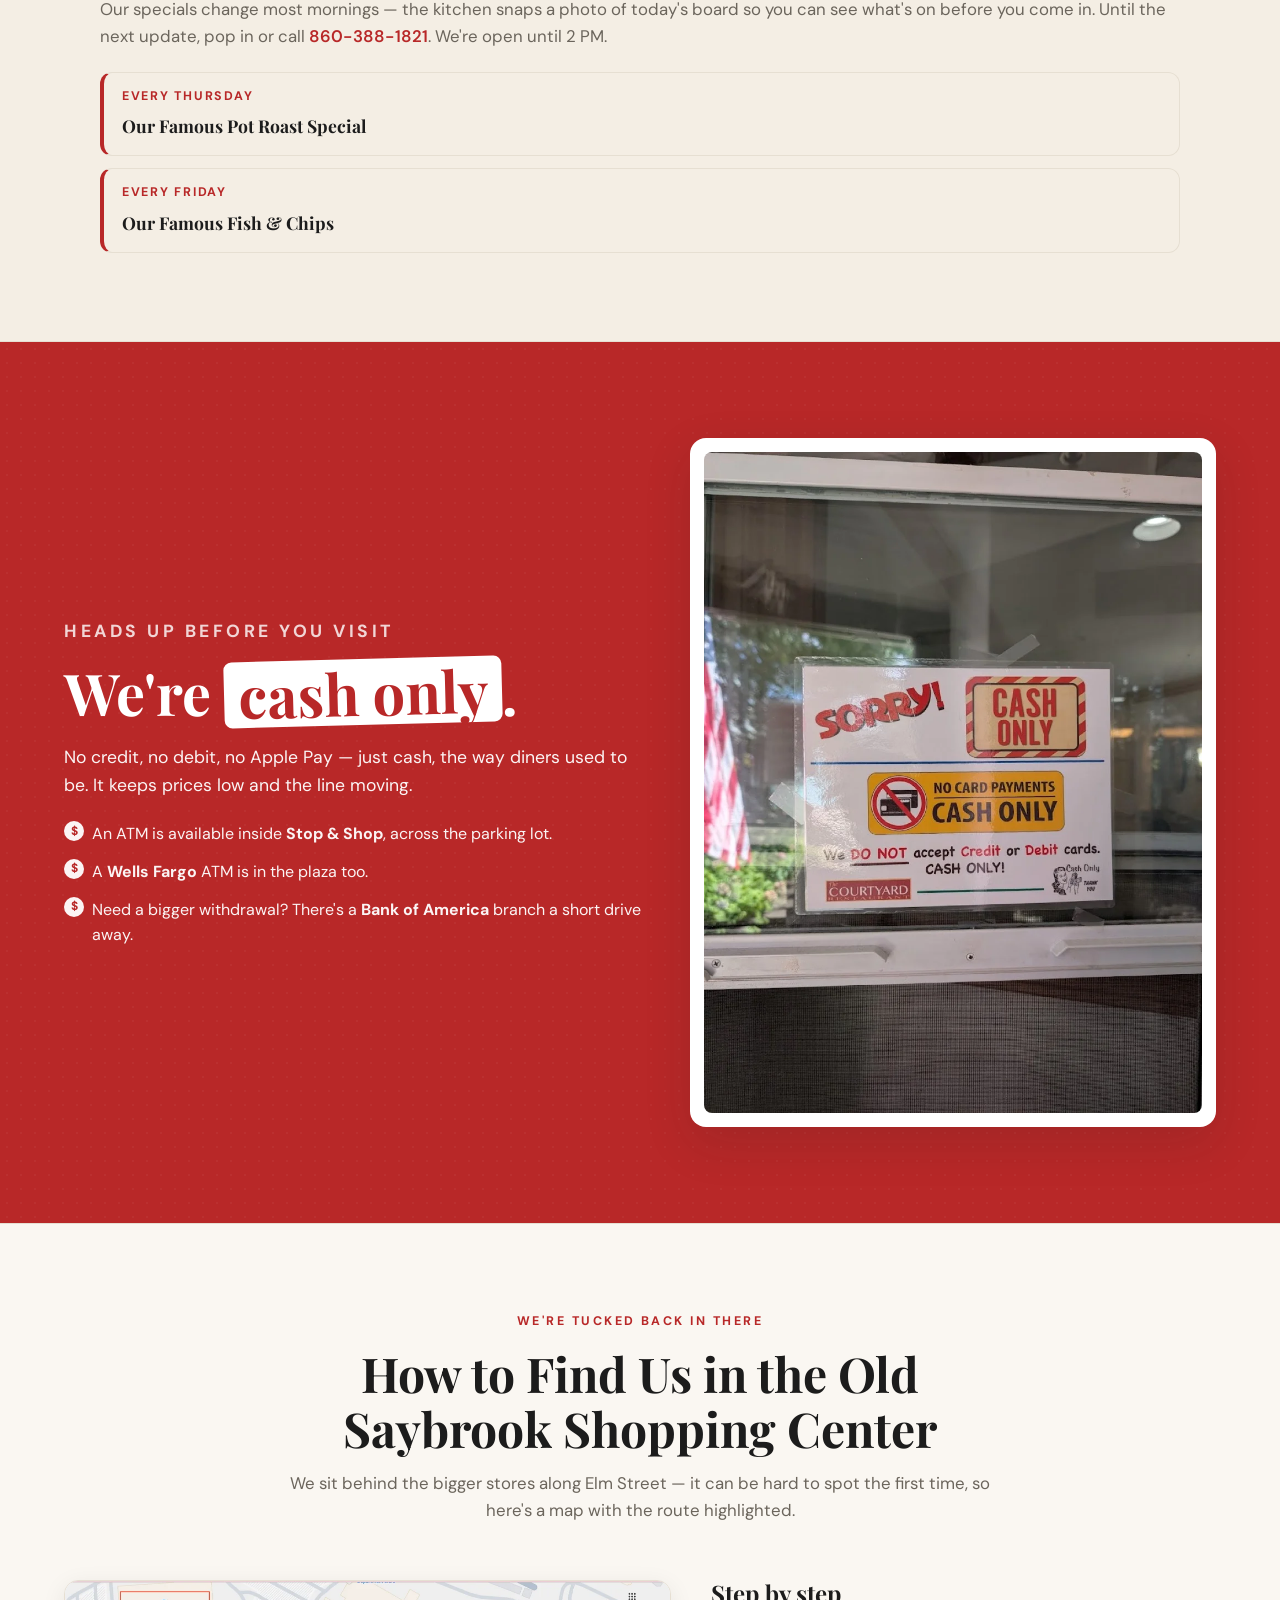
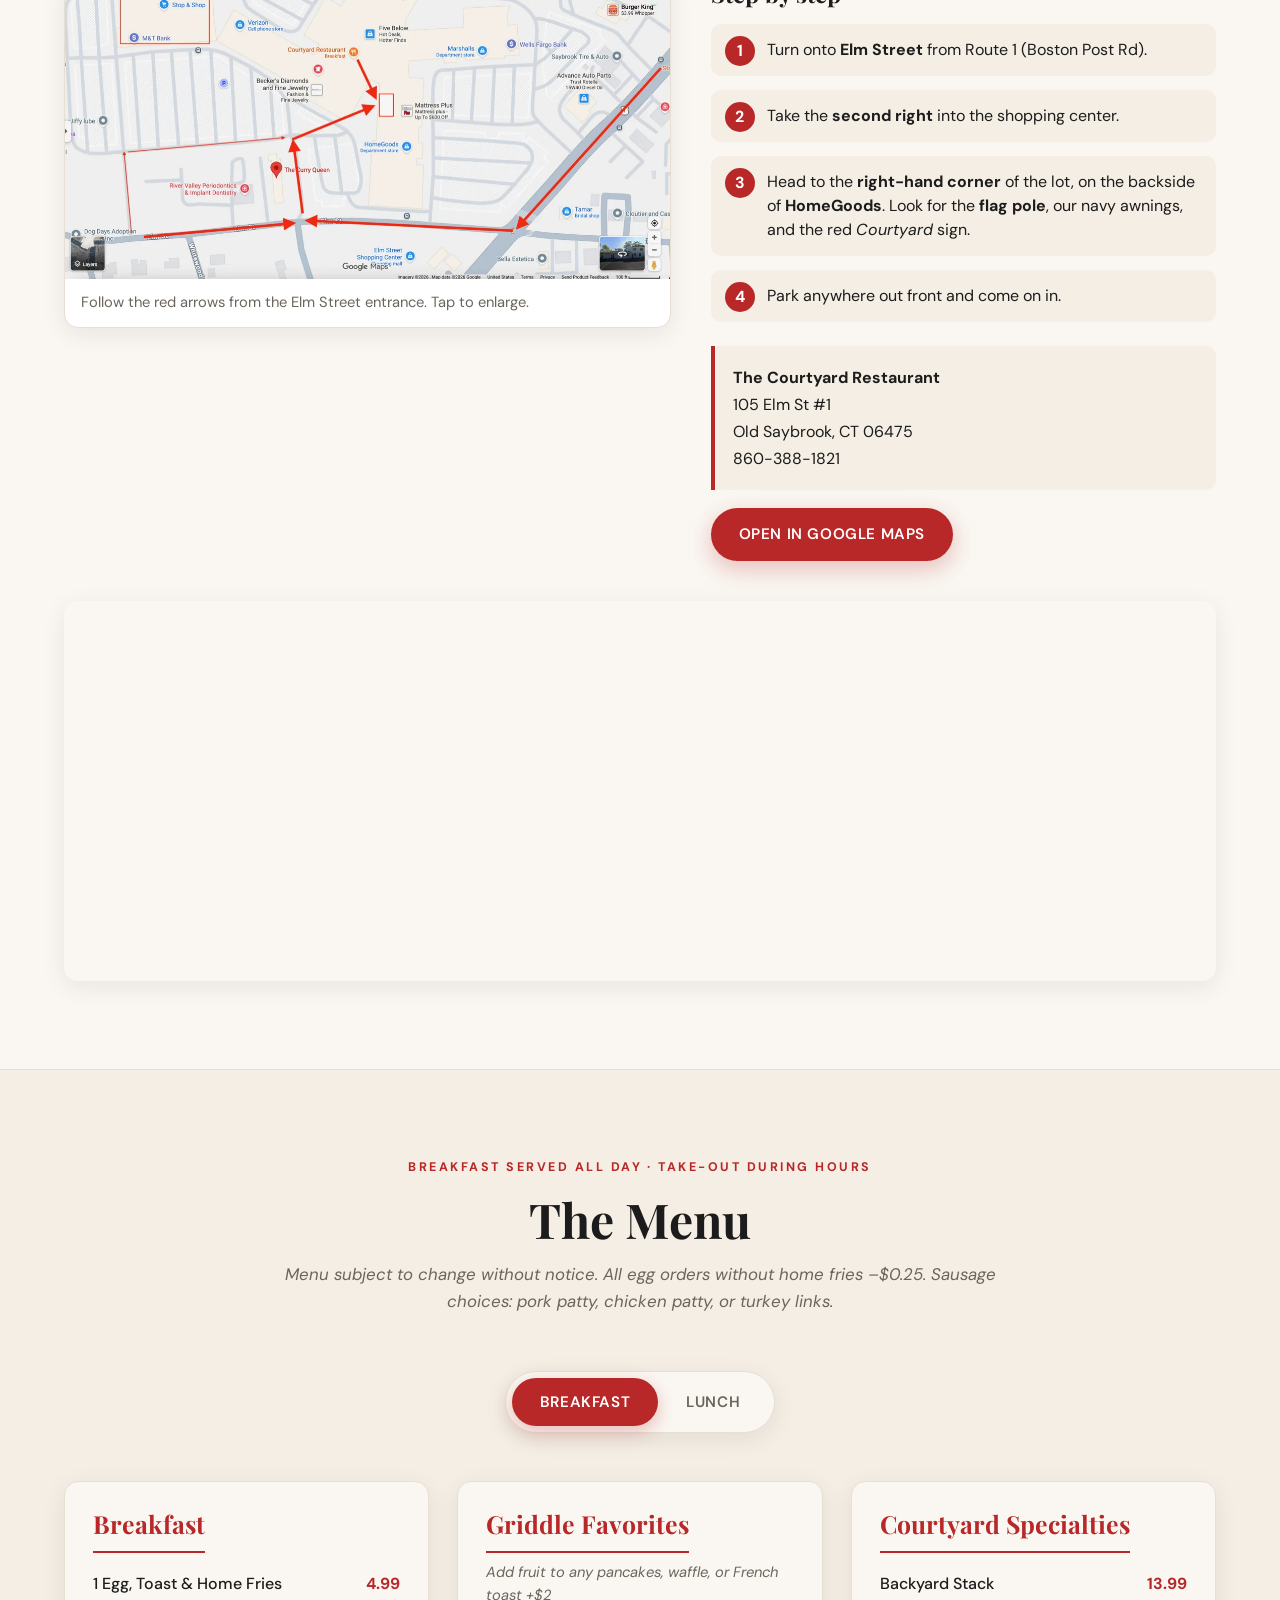
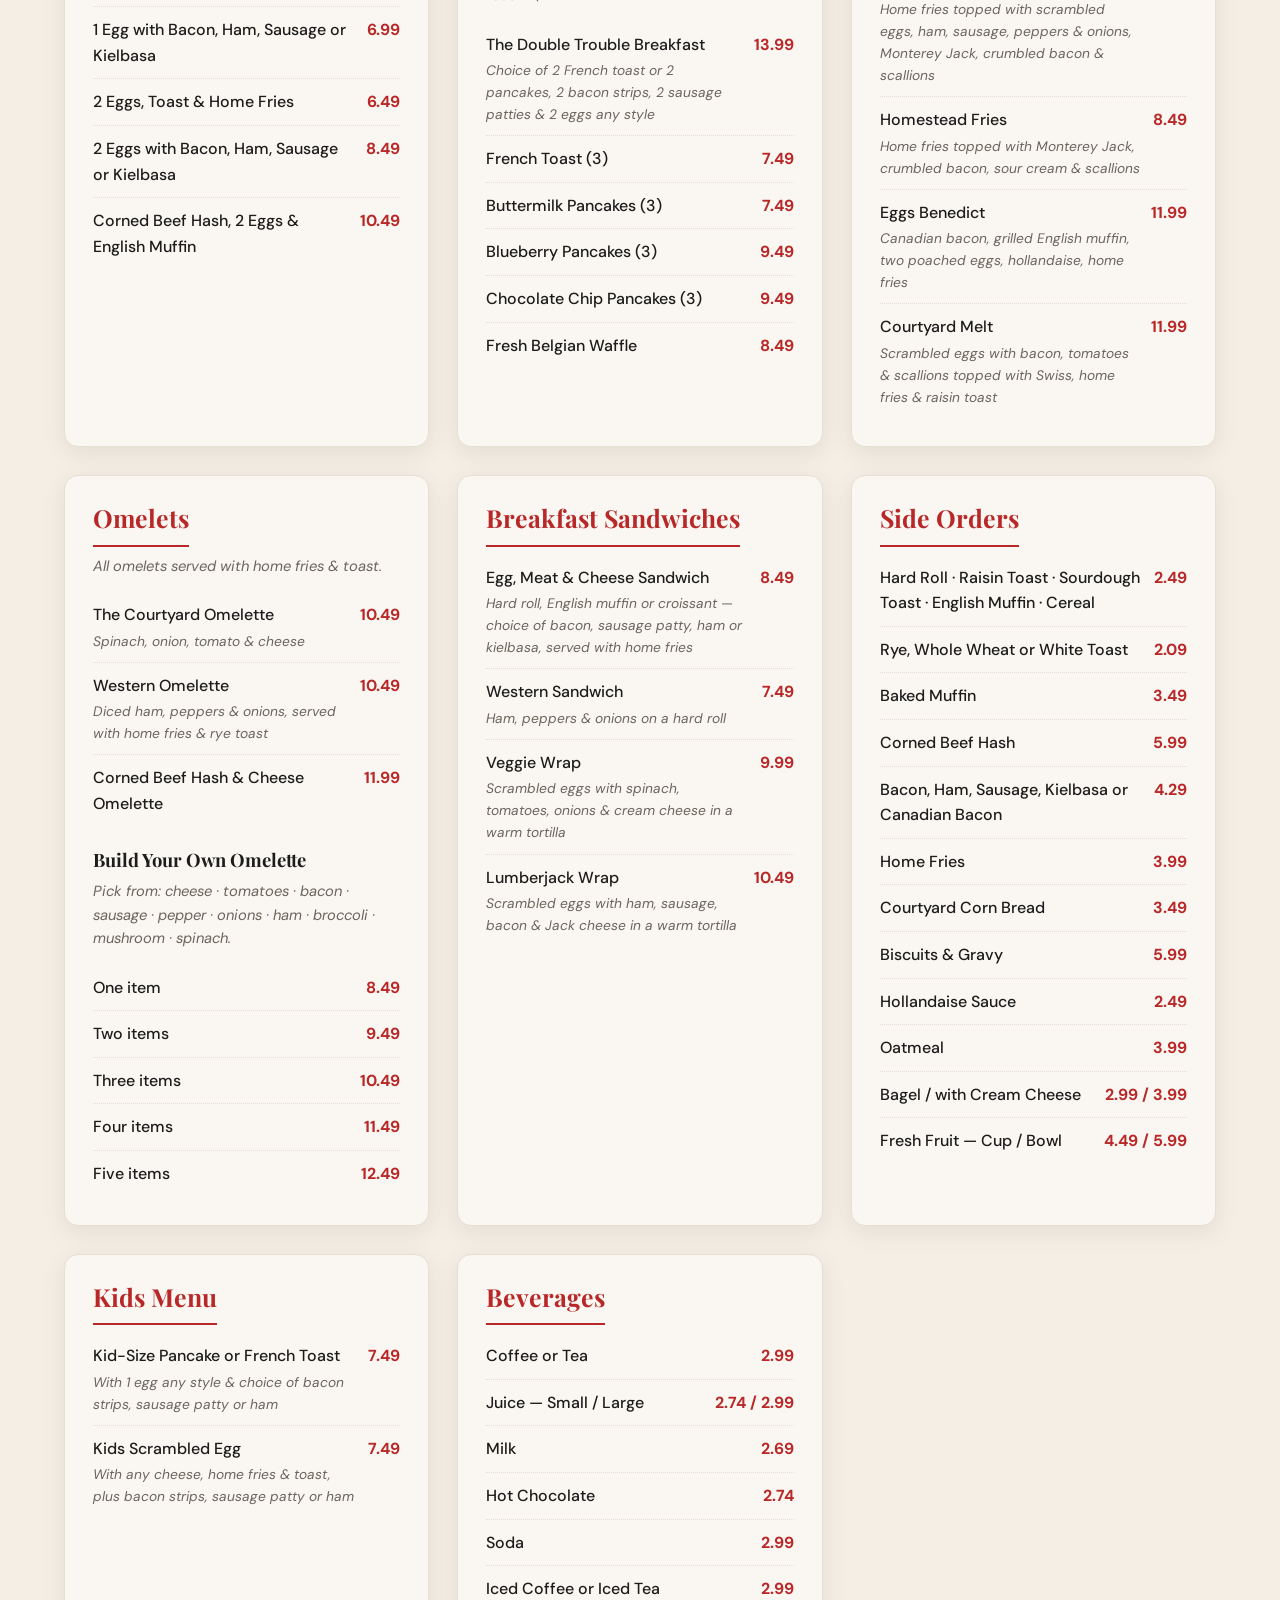
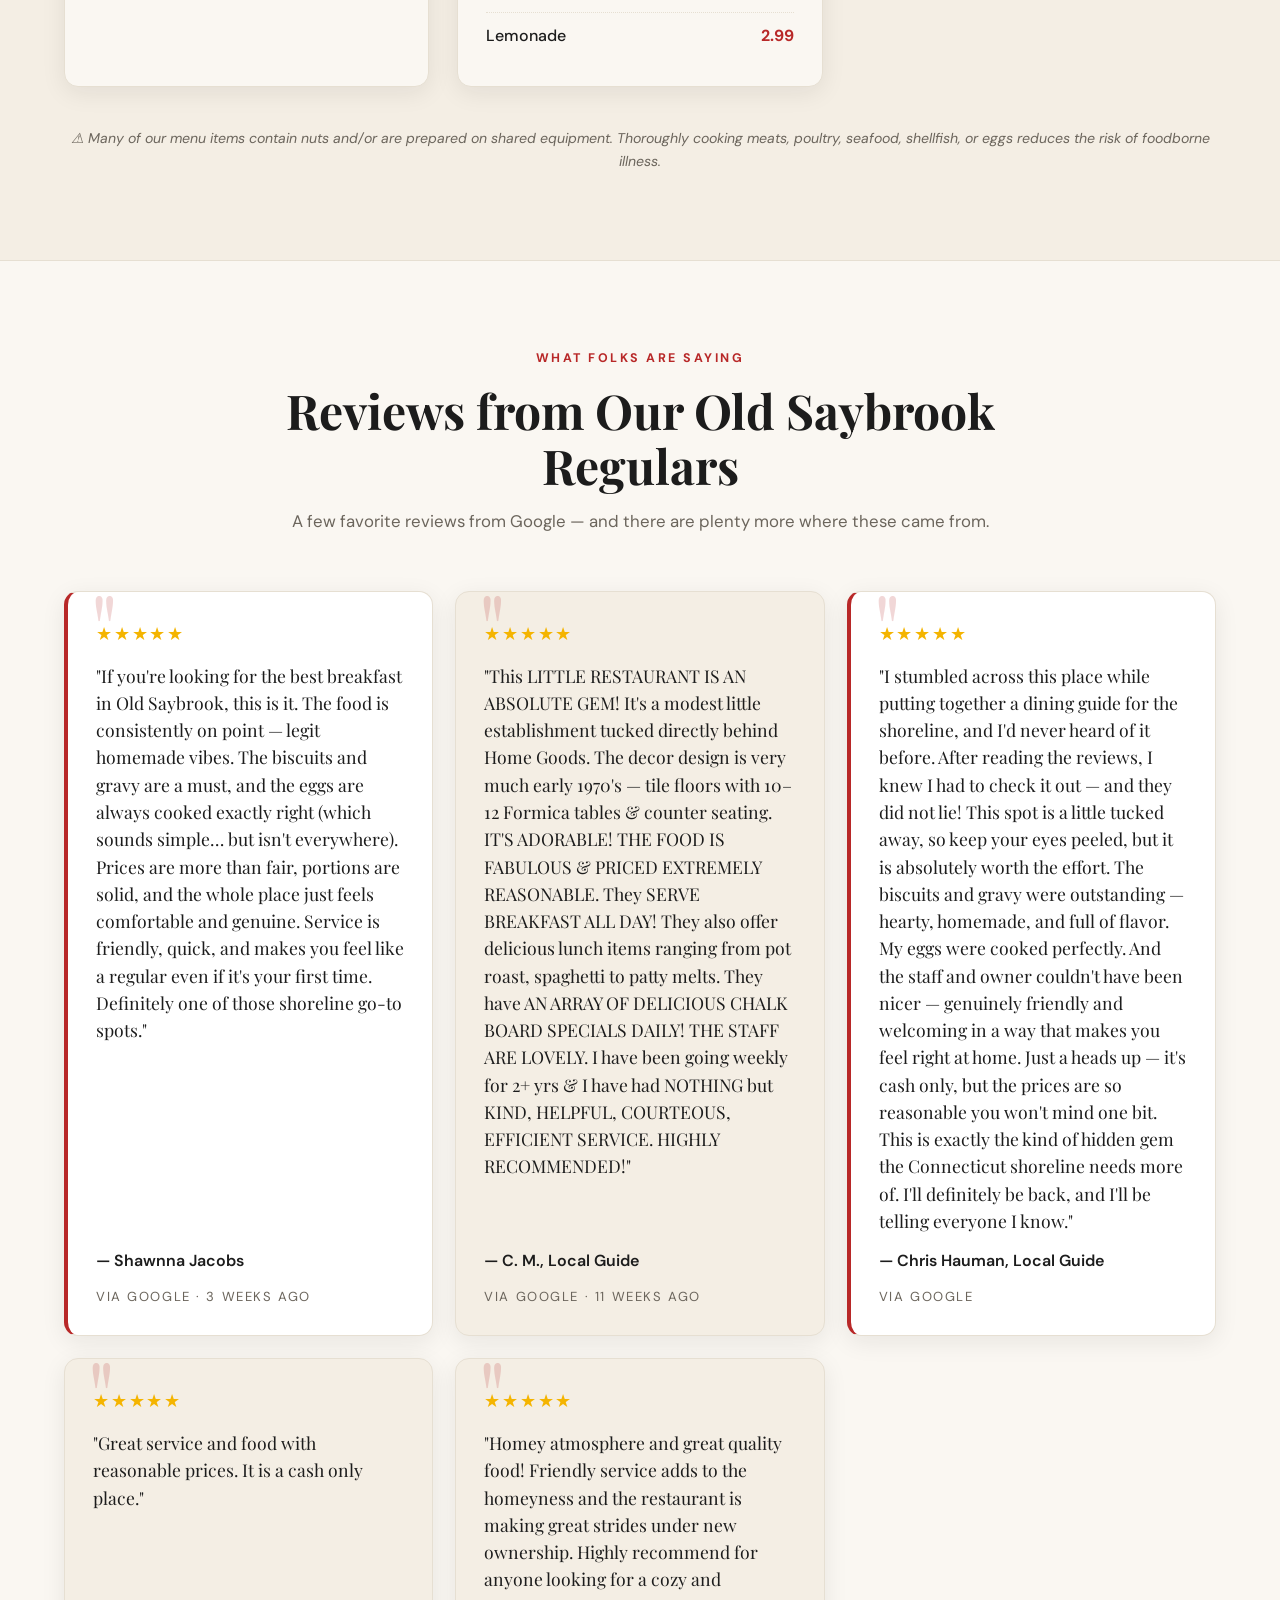
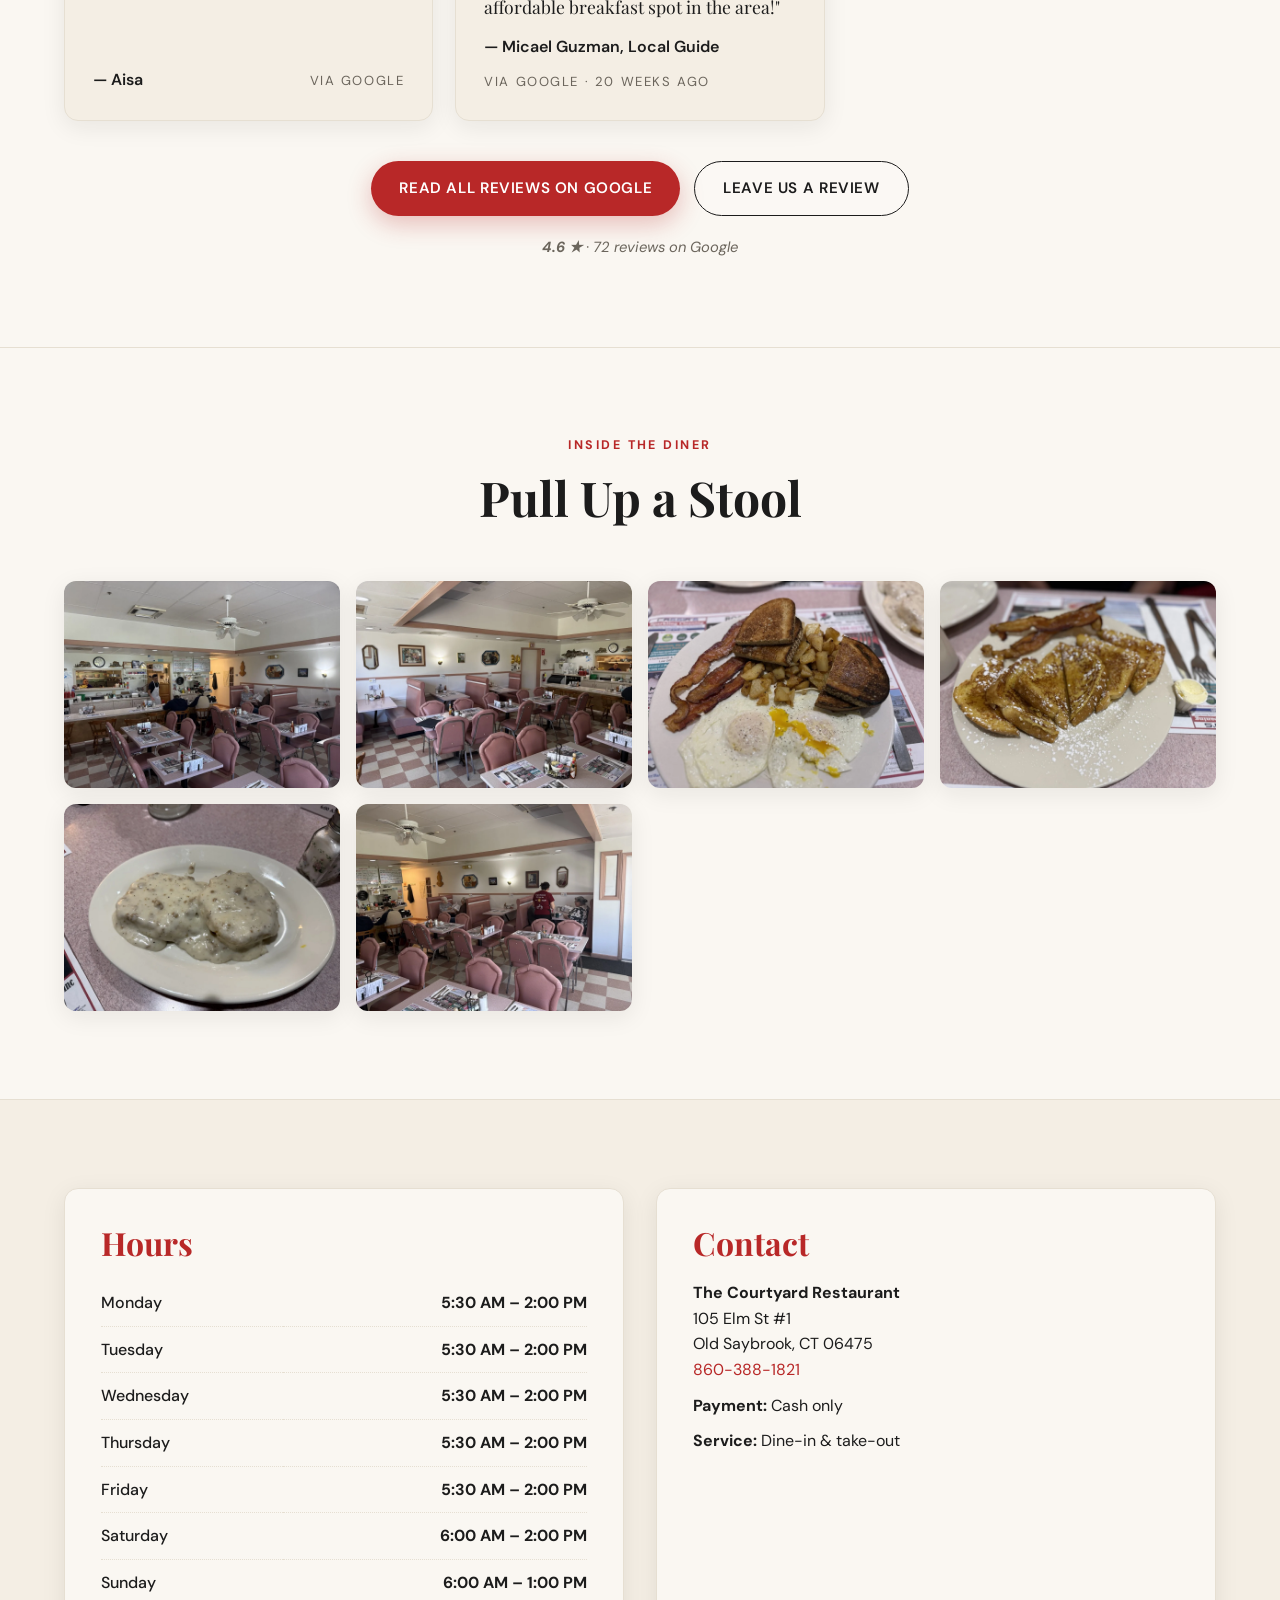
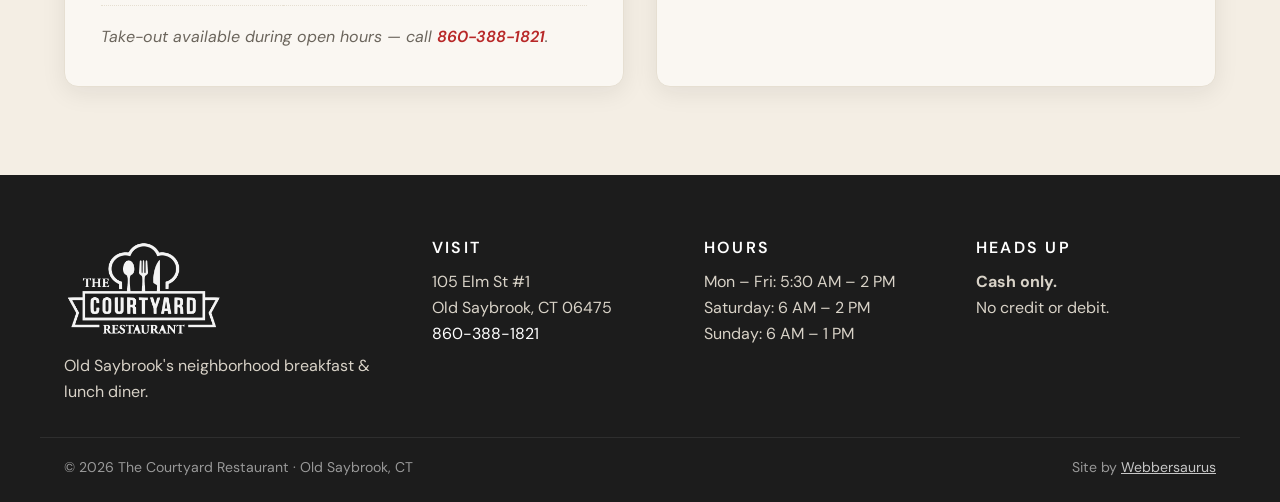
==== commit d4210854: "Add photo to specials Deployed via Webbersaurus Change Portal" ====
--- a/index.html
+++ b/index.html
@@ -236,7 +236,7 @@
     <!-- section:specials -->
     <div class="specials-grid animate-on-scroll">
       <div class="specials-photo lightbox-trigger" id="featured-photo">
-          <img src="images/1794404536031-b004009e.webp" alt="specials" style="width:100%;height:auto;display:block;">
+          <img src="images/1794573691543-8aa5f6a0.webp" alt="specials" style="width:100%;height:auto;display:block;">
         </div>
       <p class="specials-photo-date" id="specials-photo-date"></p>
       <div class="specials-detail">
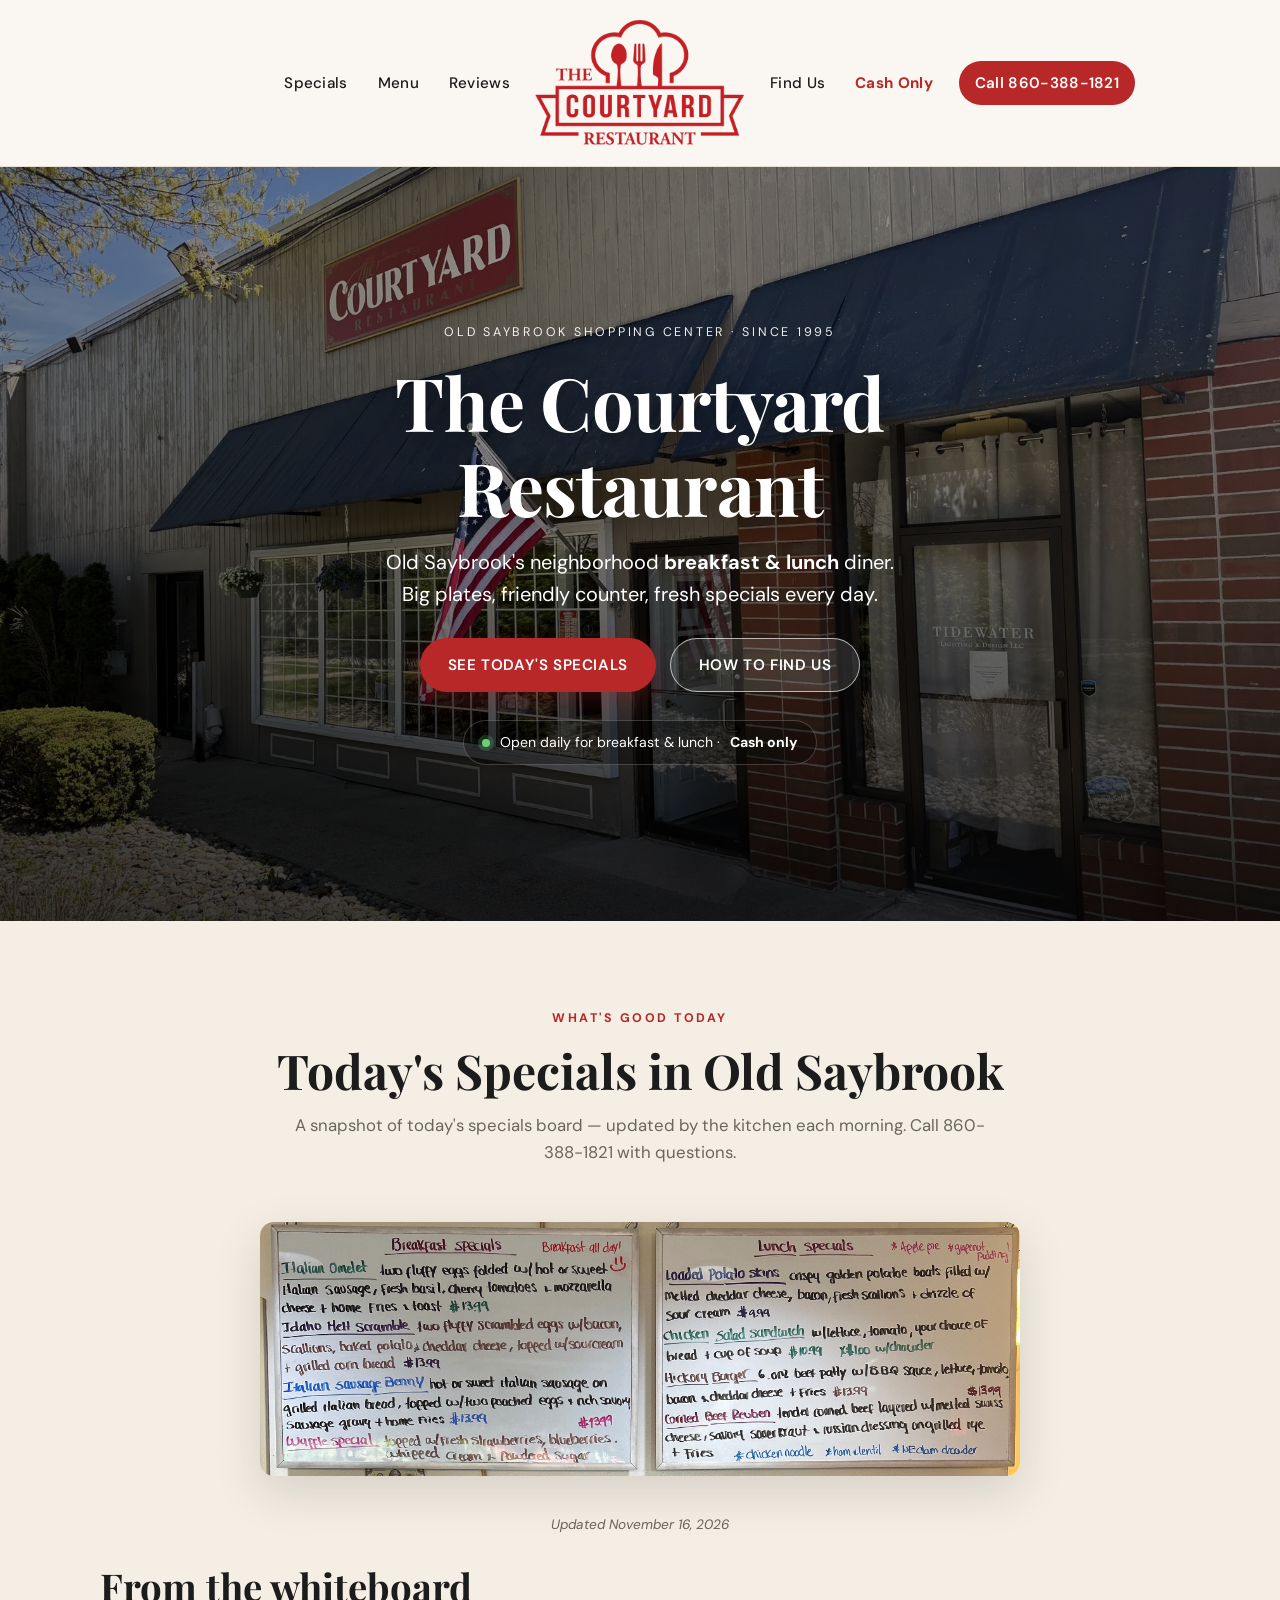
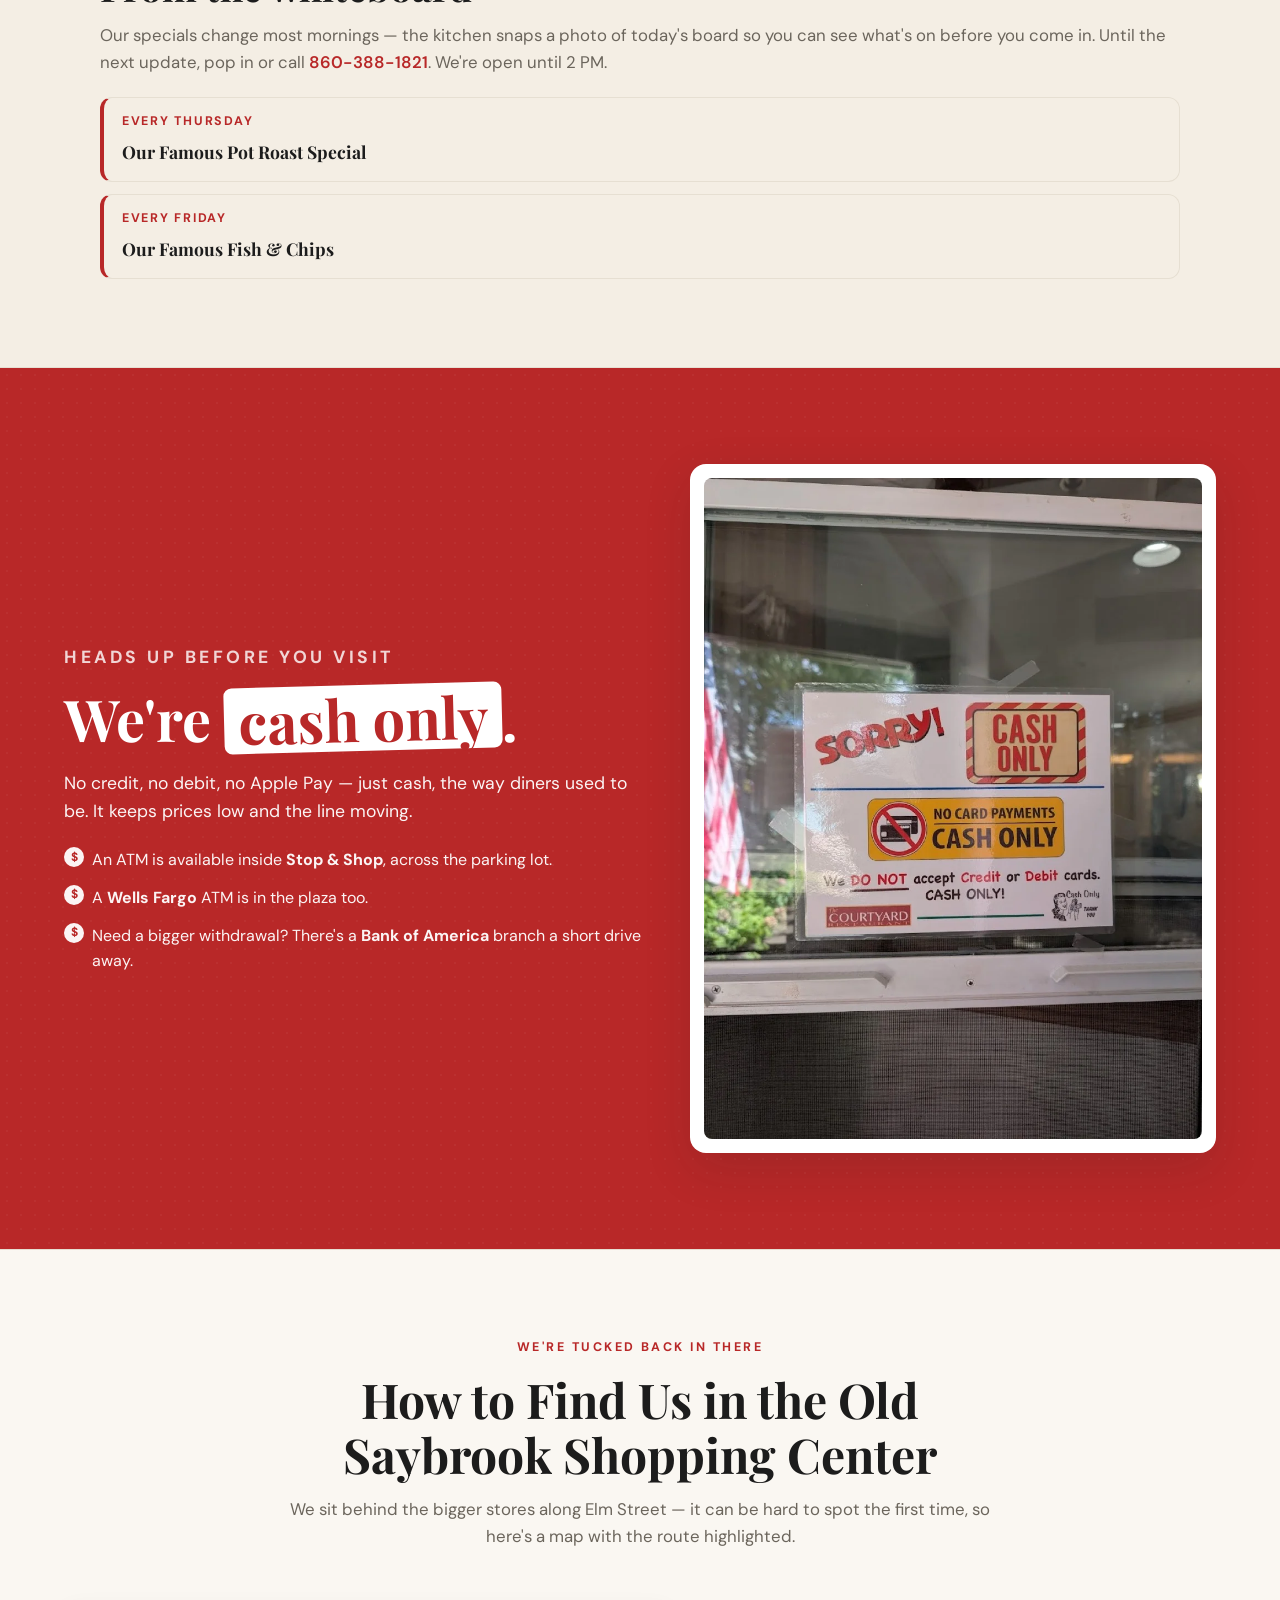
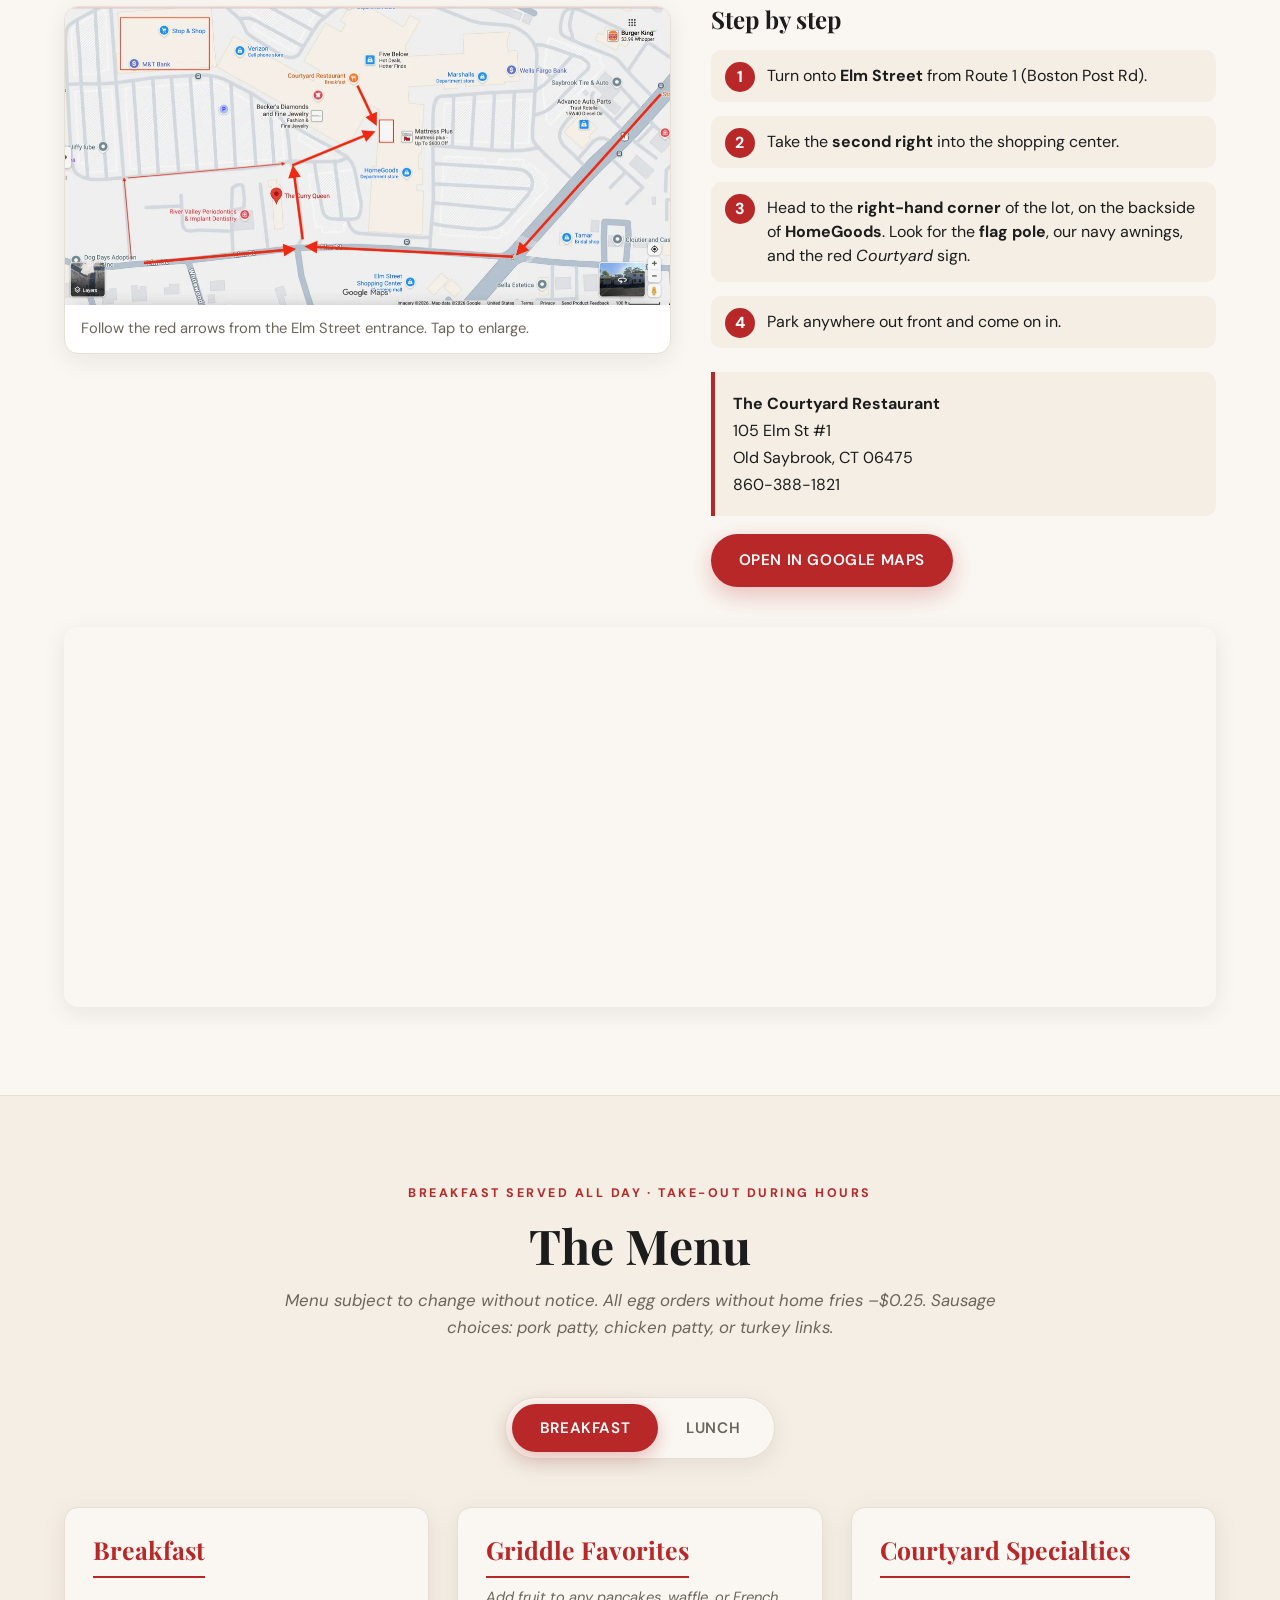
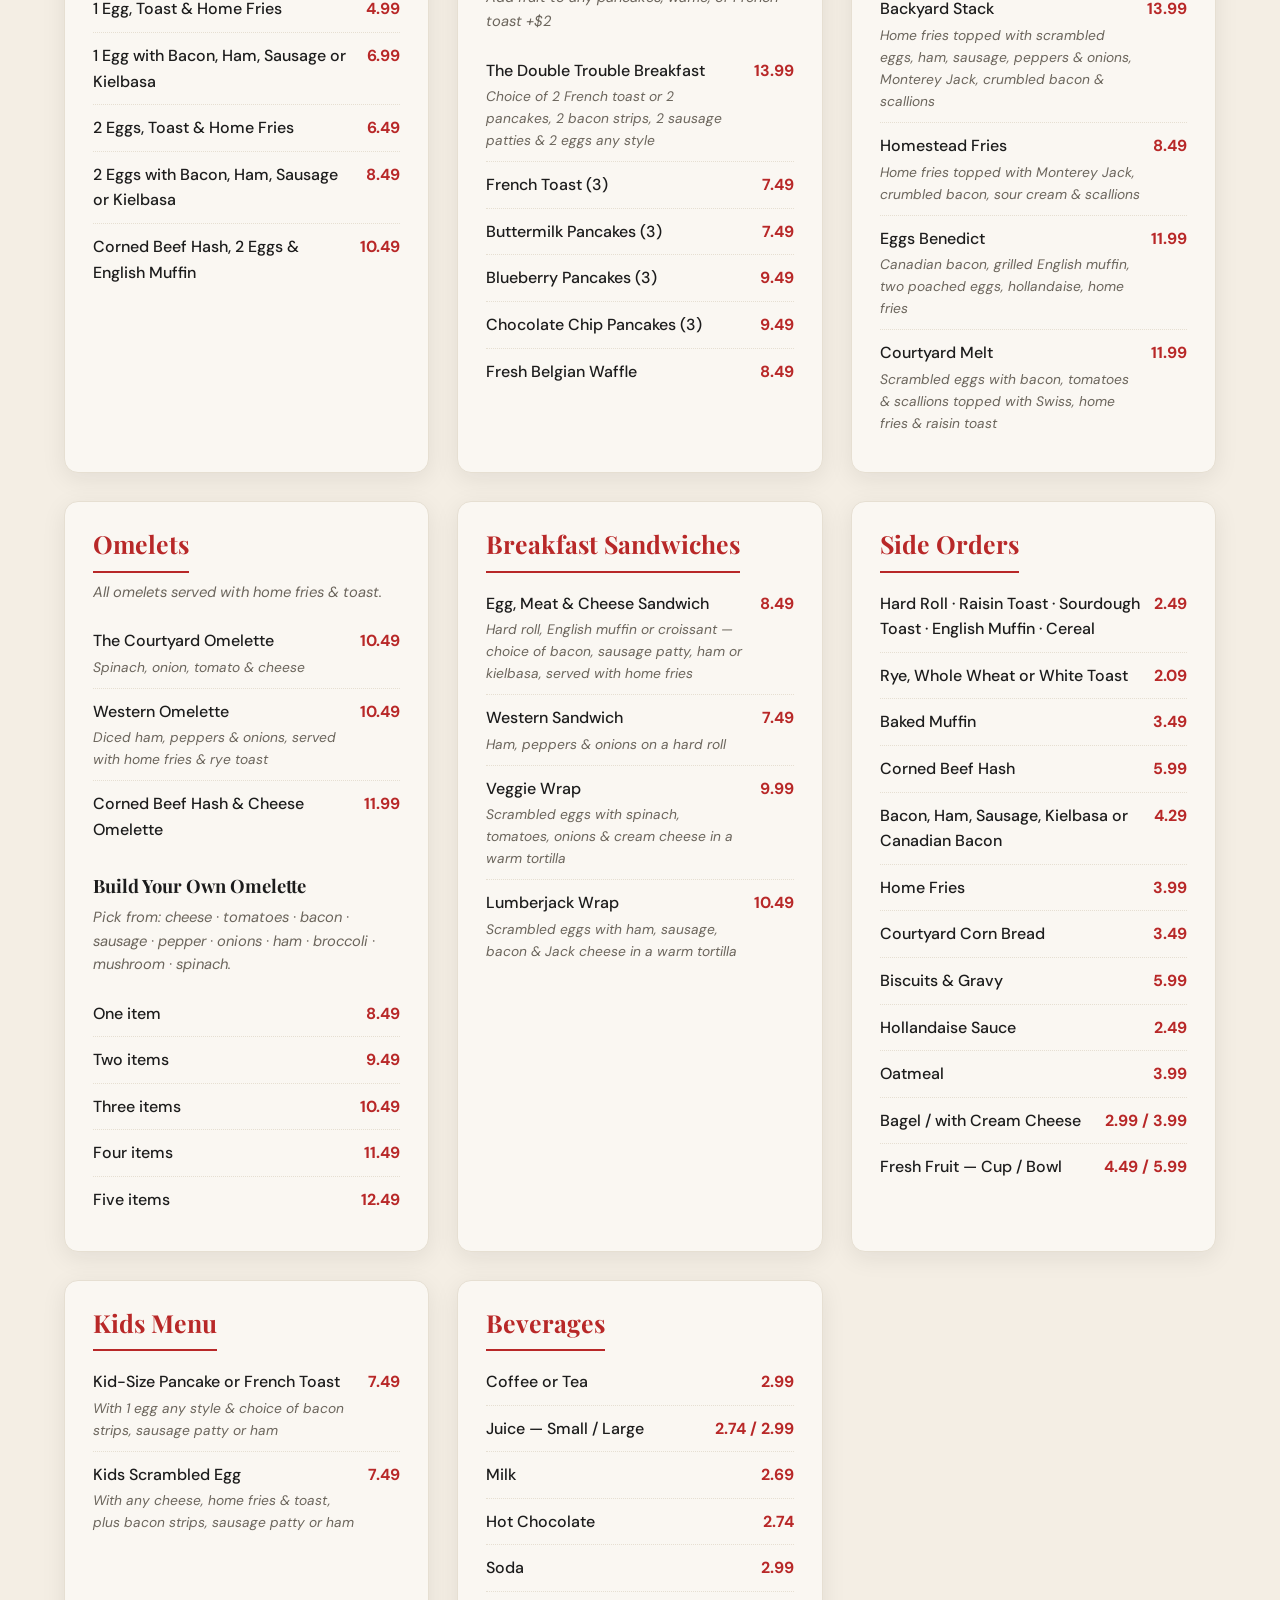
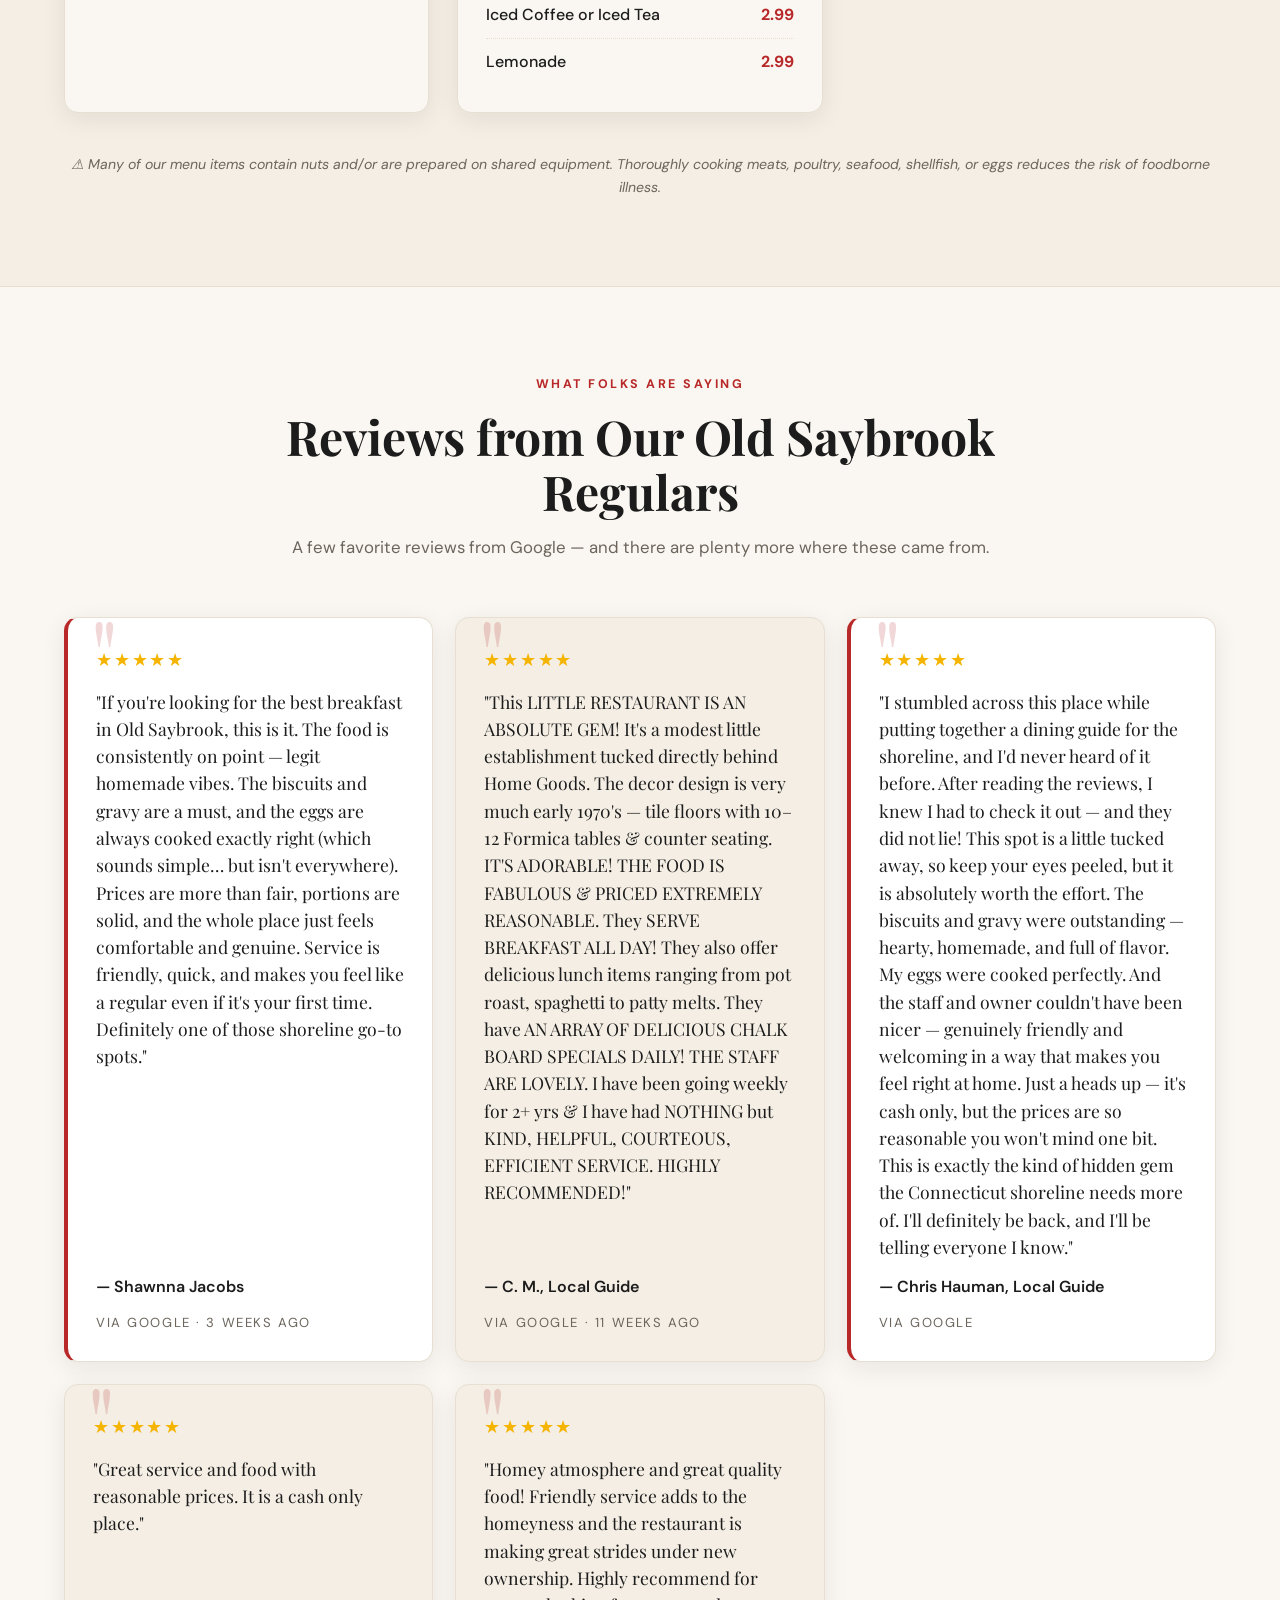
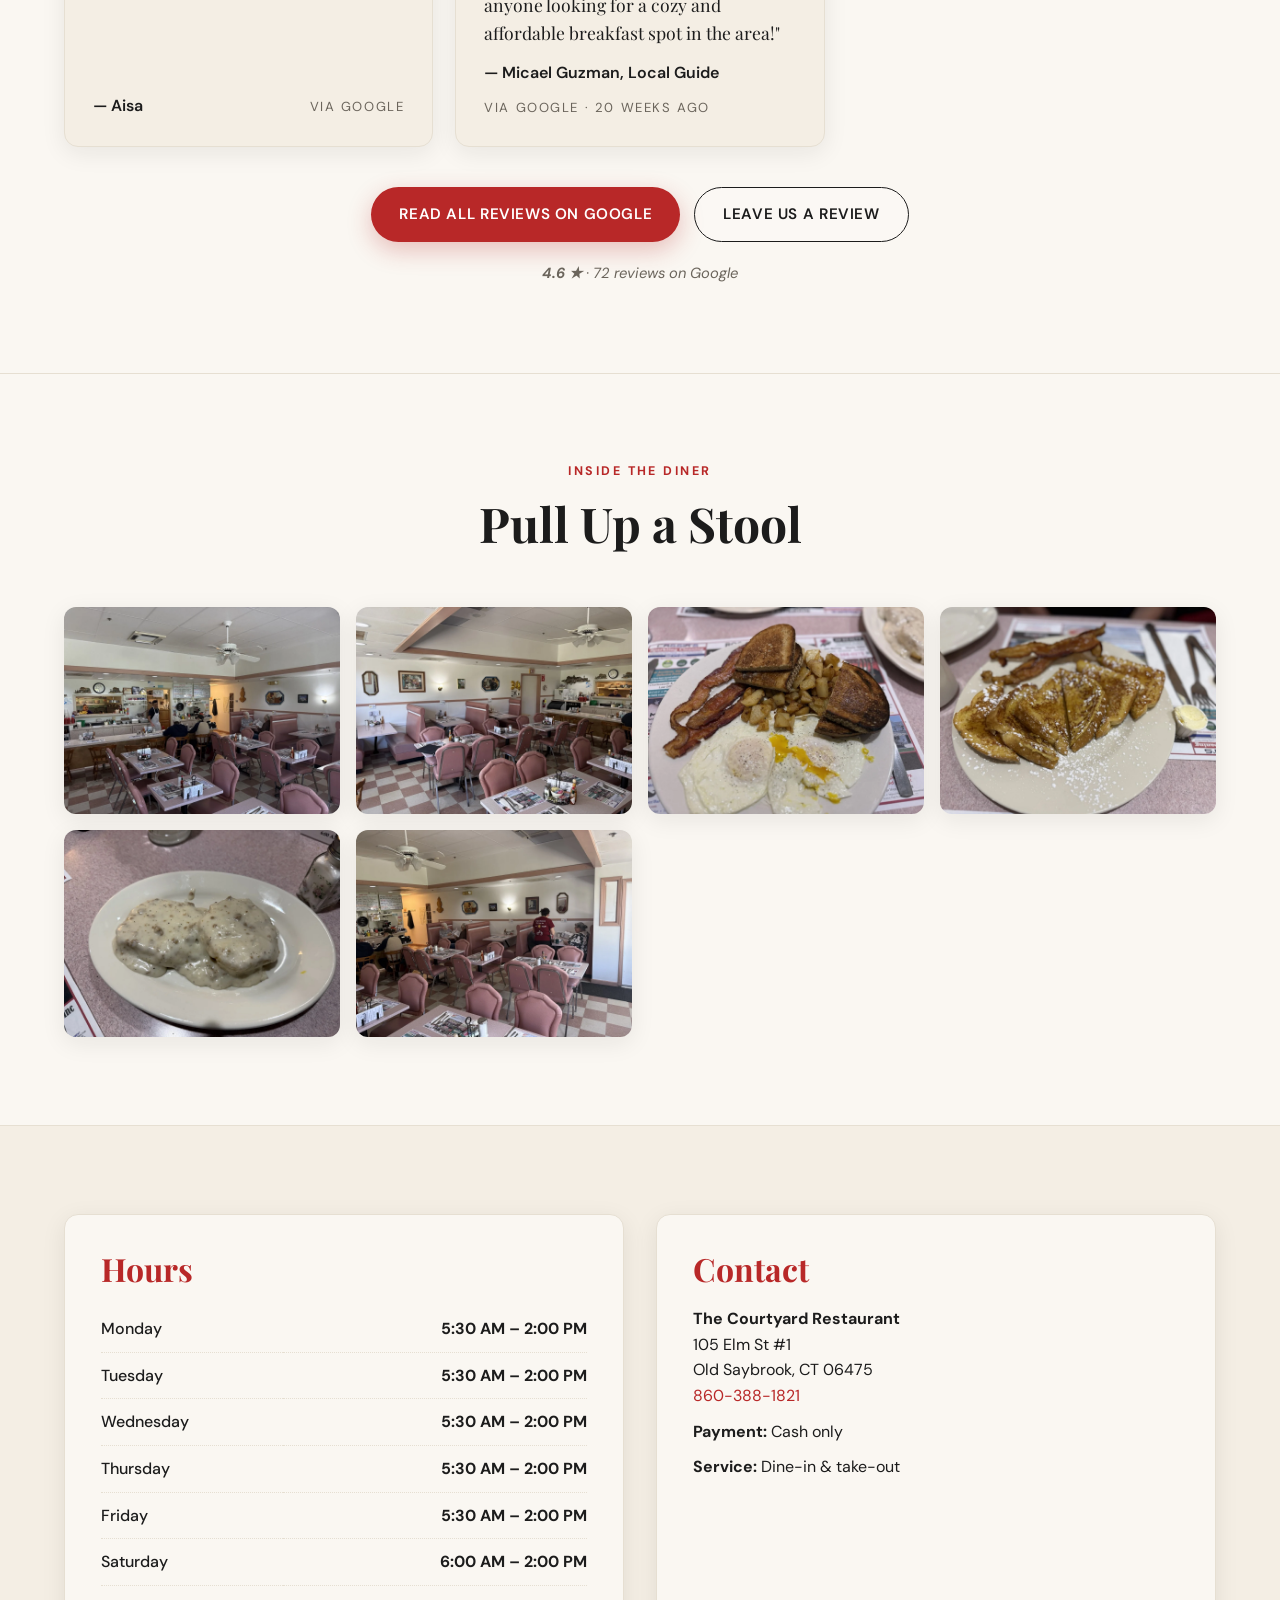
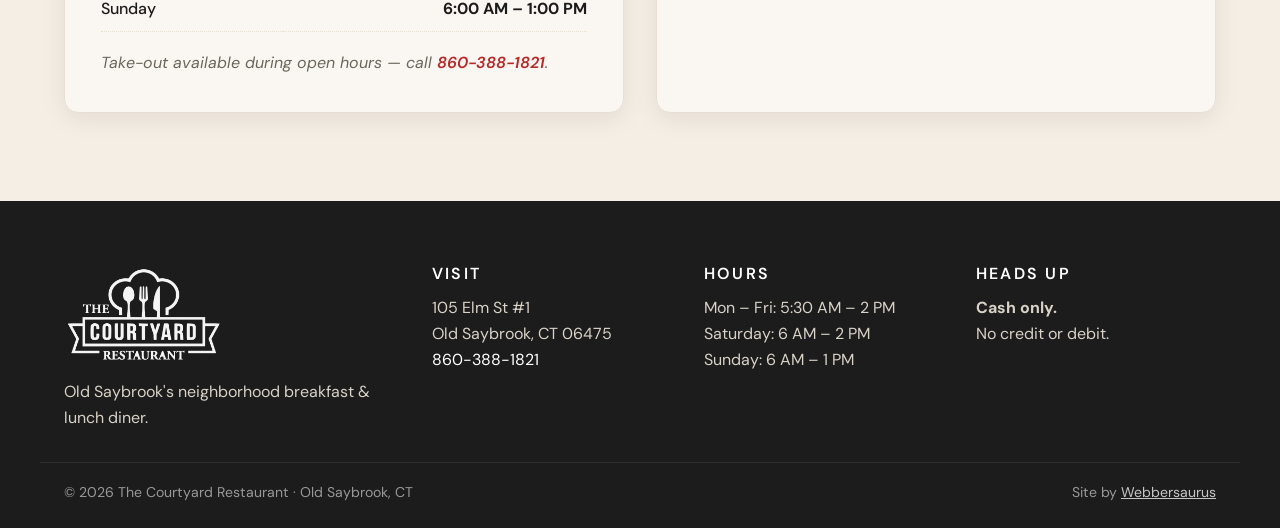
==== commit c3acef4b: "Add photo to specials Deployed via Webbersaurus Change Portal" ====
--- a/index.html
+++ b/index.html
@@ -236,7 +236,7 @@
     <!-- section:specials -->
     <div class="specials-grid animate-on-scroll">
       <div class="specials-photo lightbox-trigger" id="featured-photo">
-          <img src="images/1794573691543-8aa5f6a0.webp" alt="specials" style="width:100%;height:auto;display:block;">
+          <img src="images/1794842465657-4a61b2ef.webp" alt="specials" style="width:100%;height:auto;display:block;">
         </div>
       <p class="specials-photo-date" id="specials-photo-date"></p>
       <div class="specials-detail">
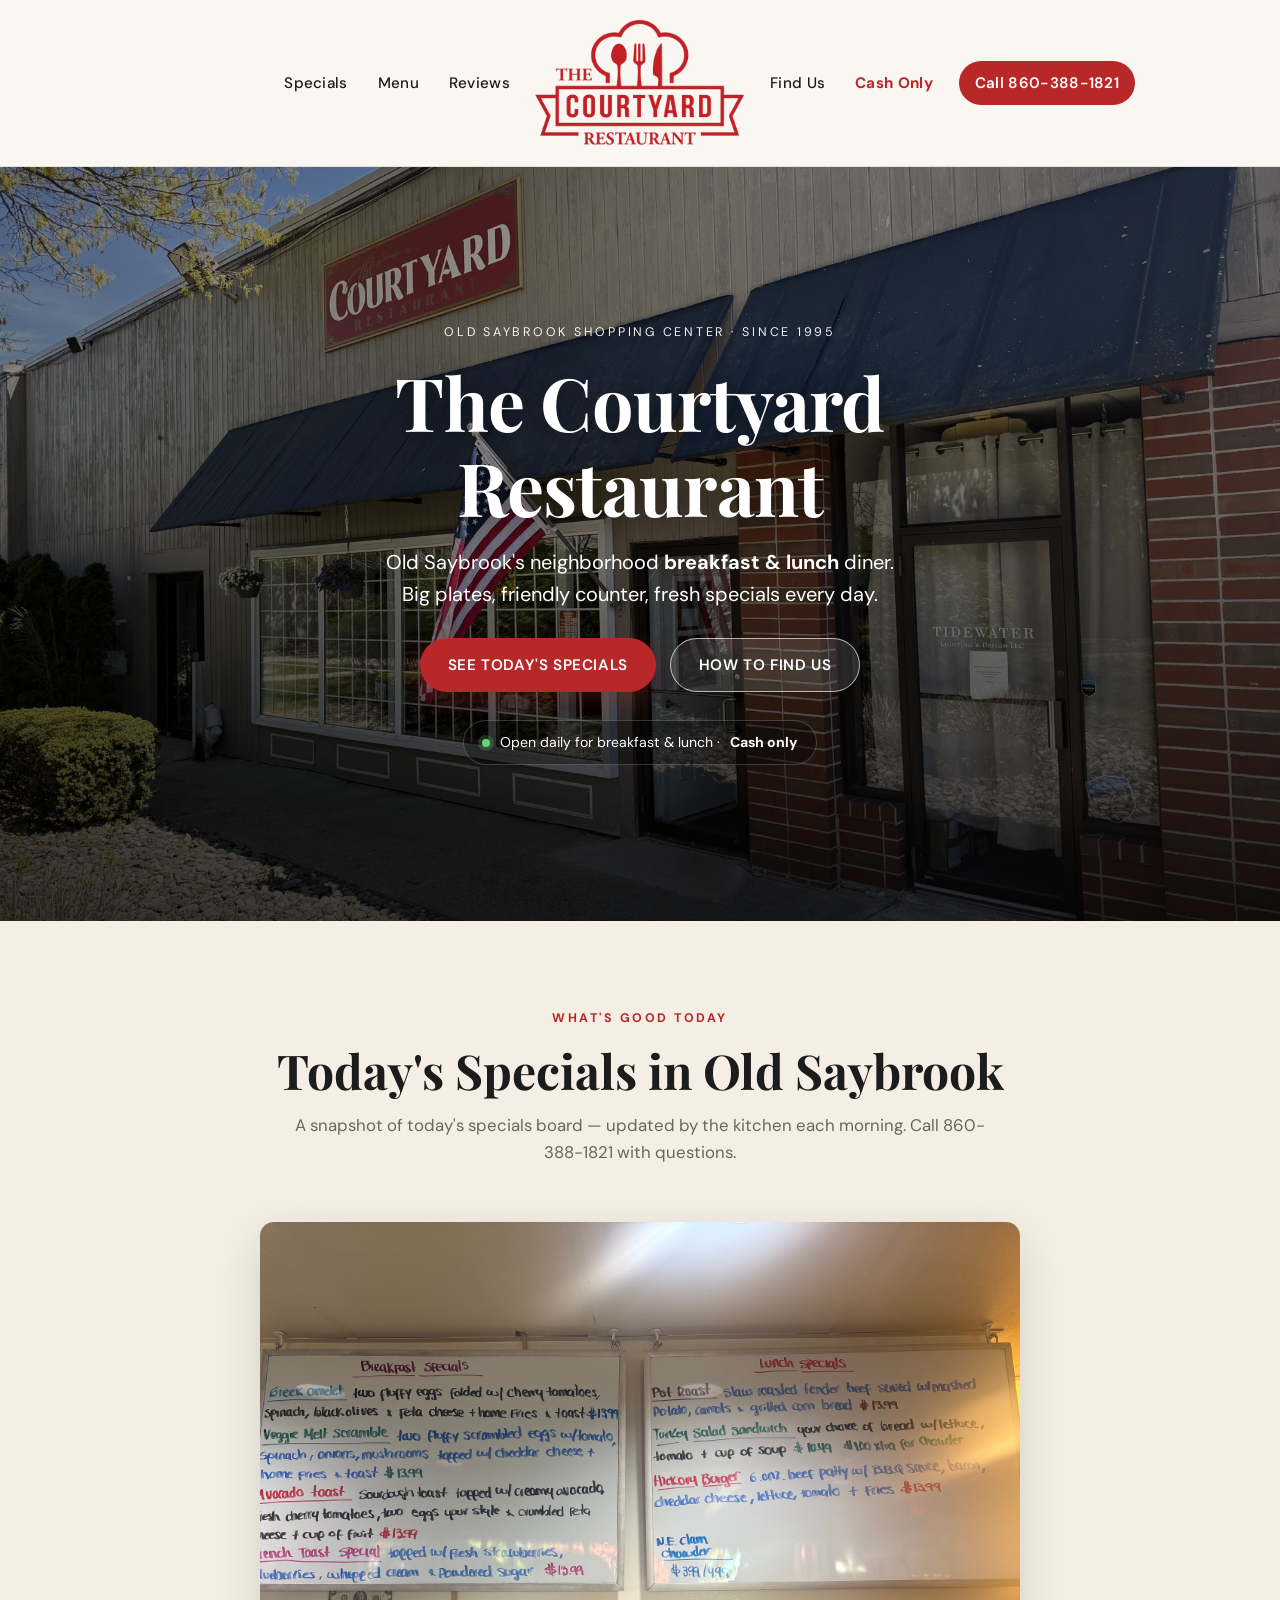
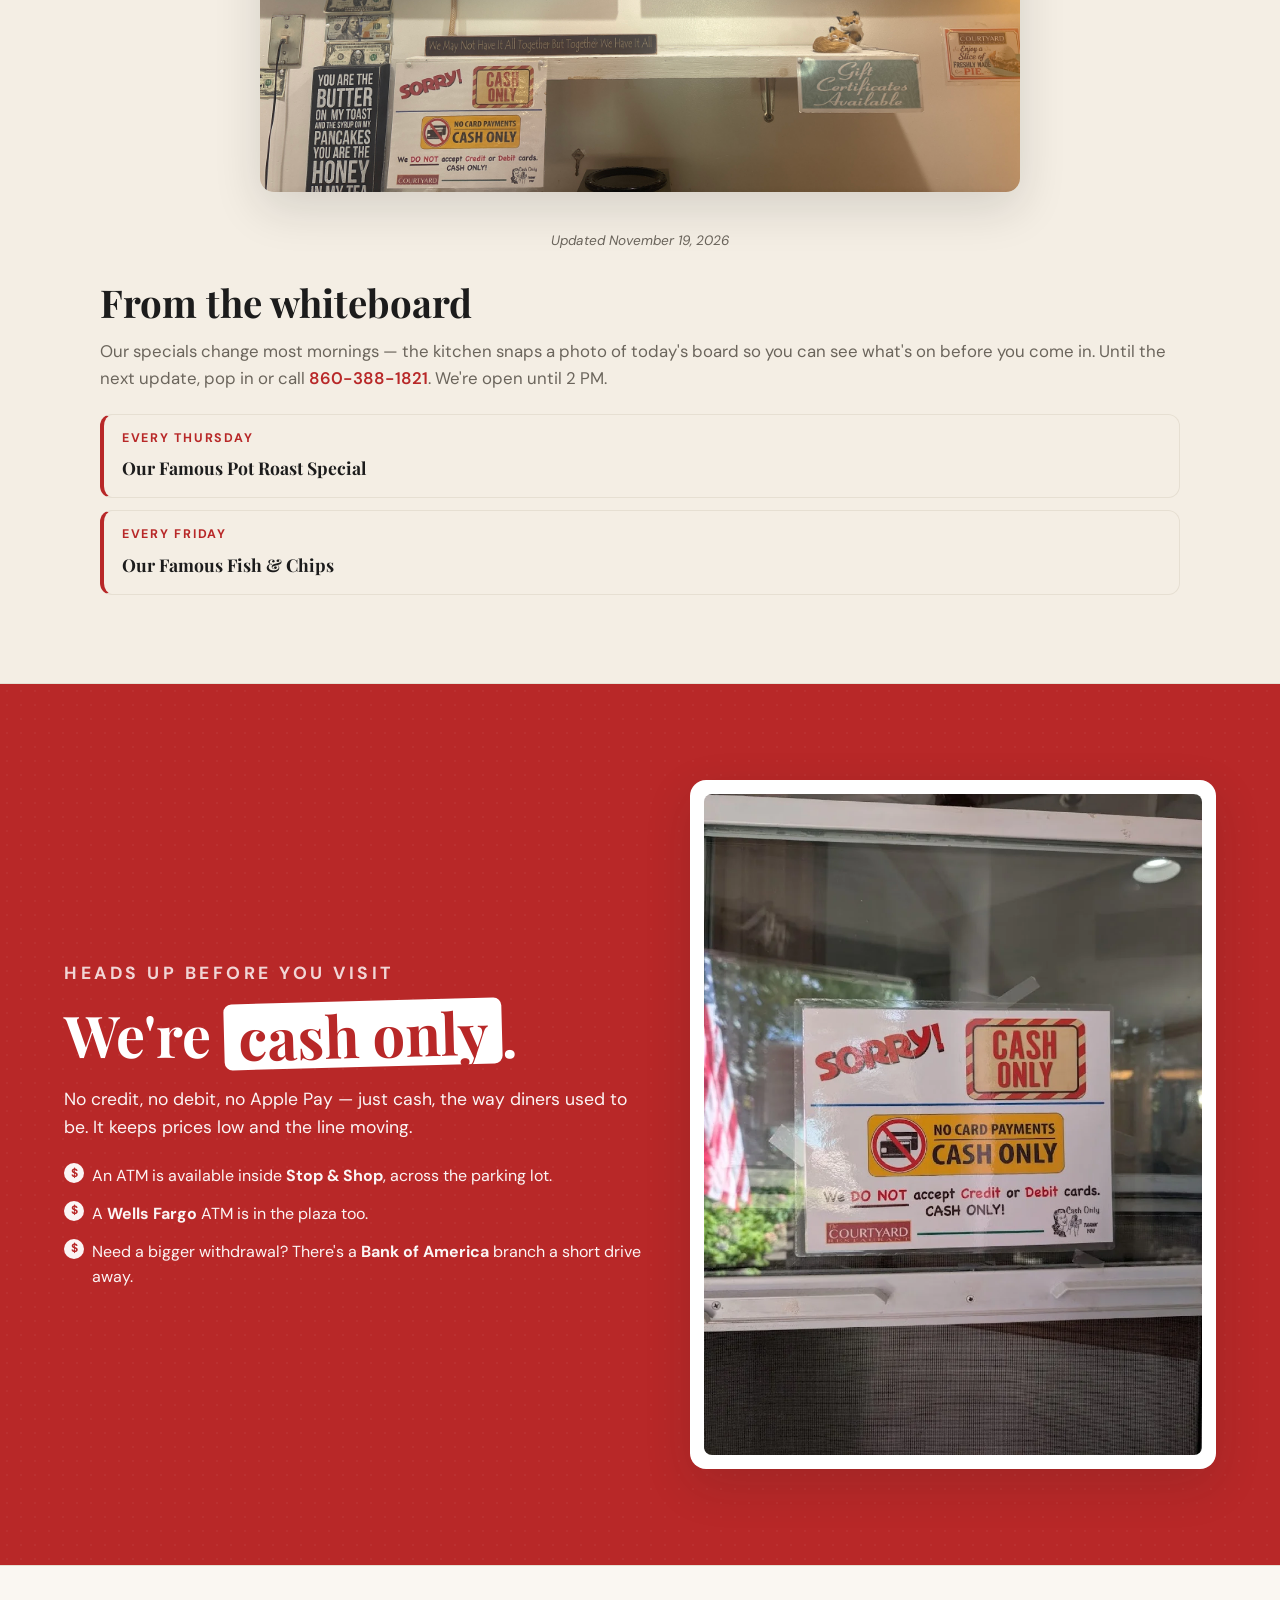
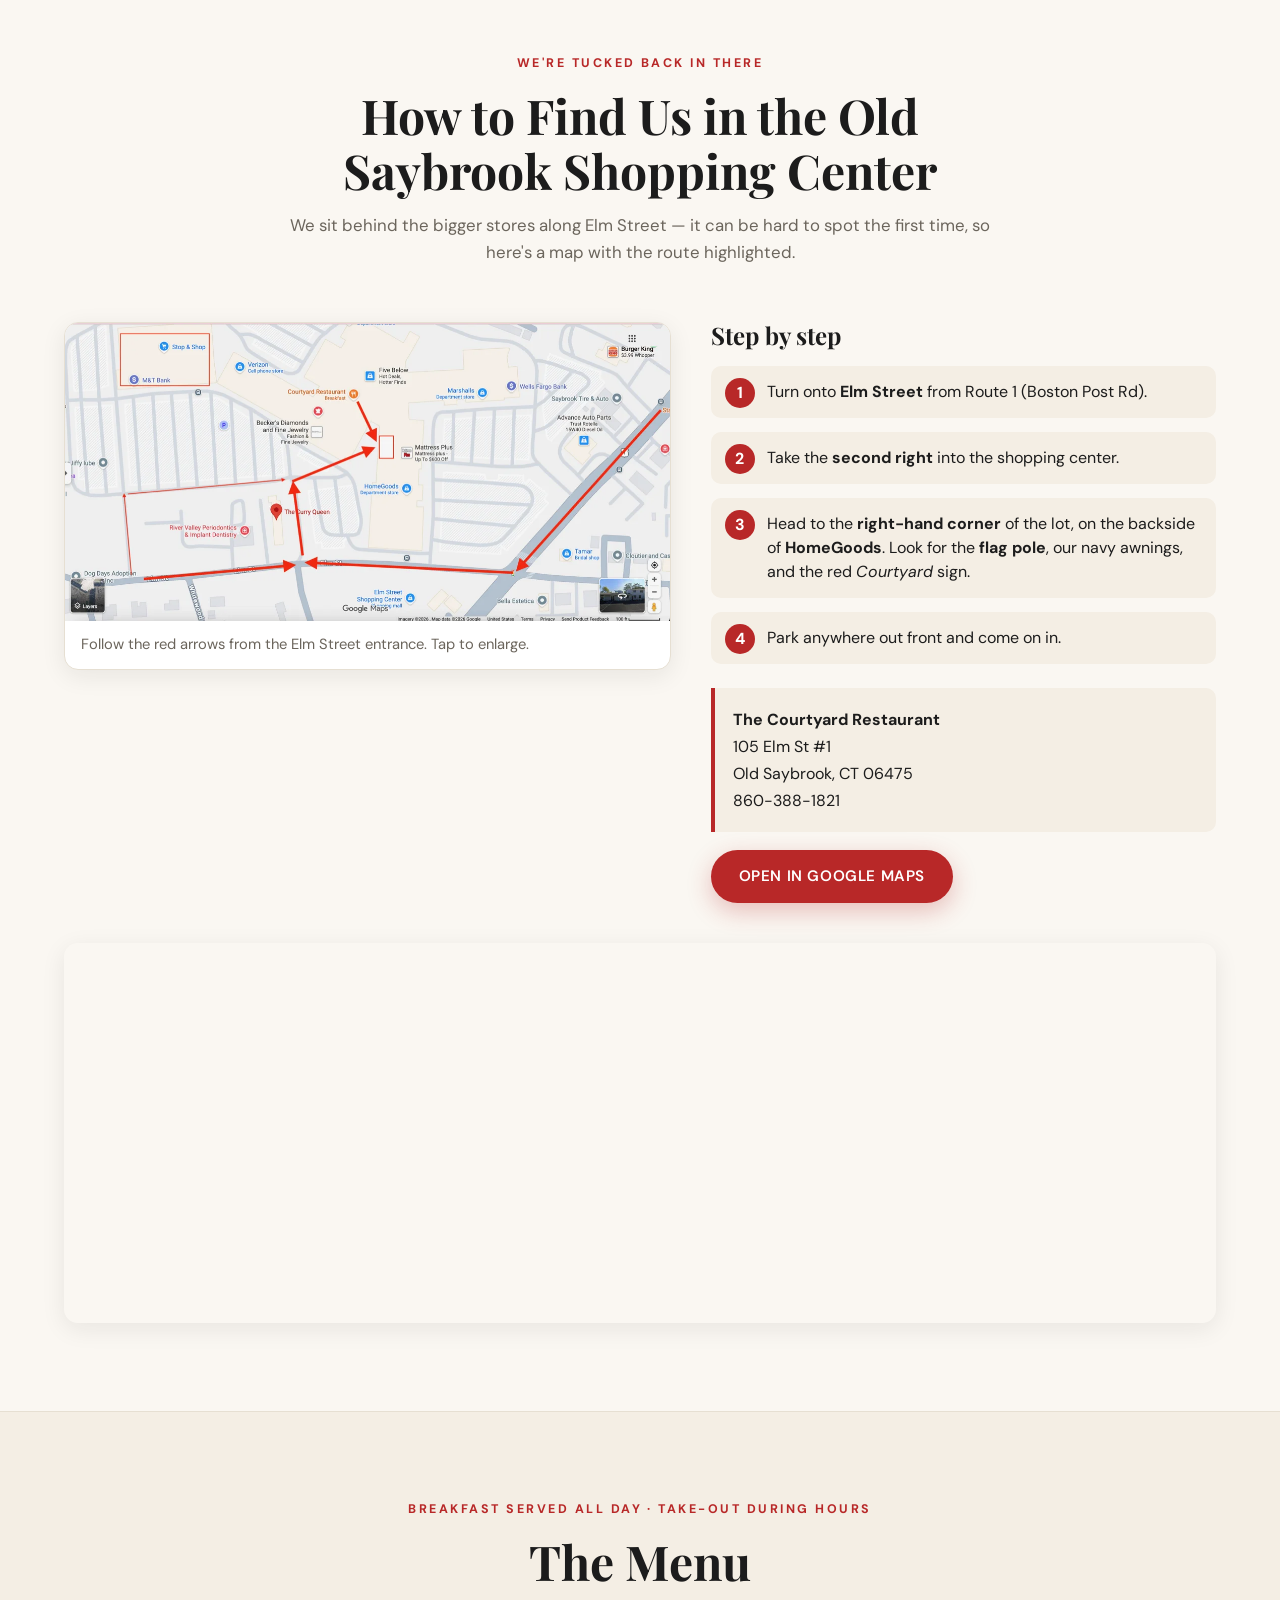
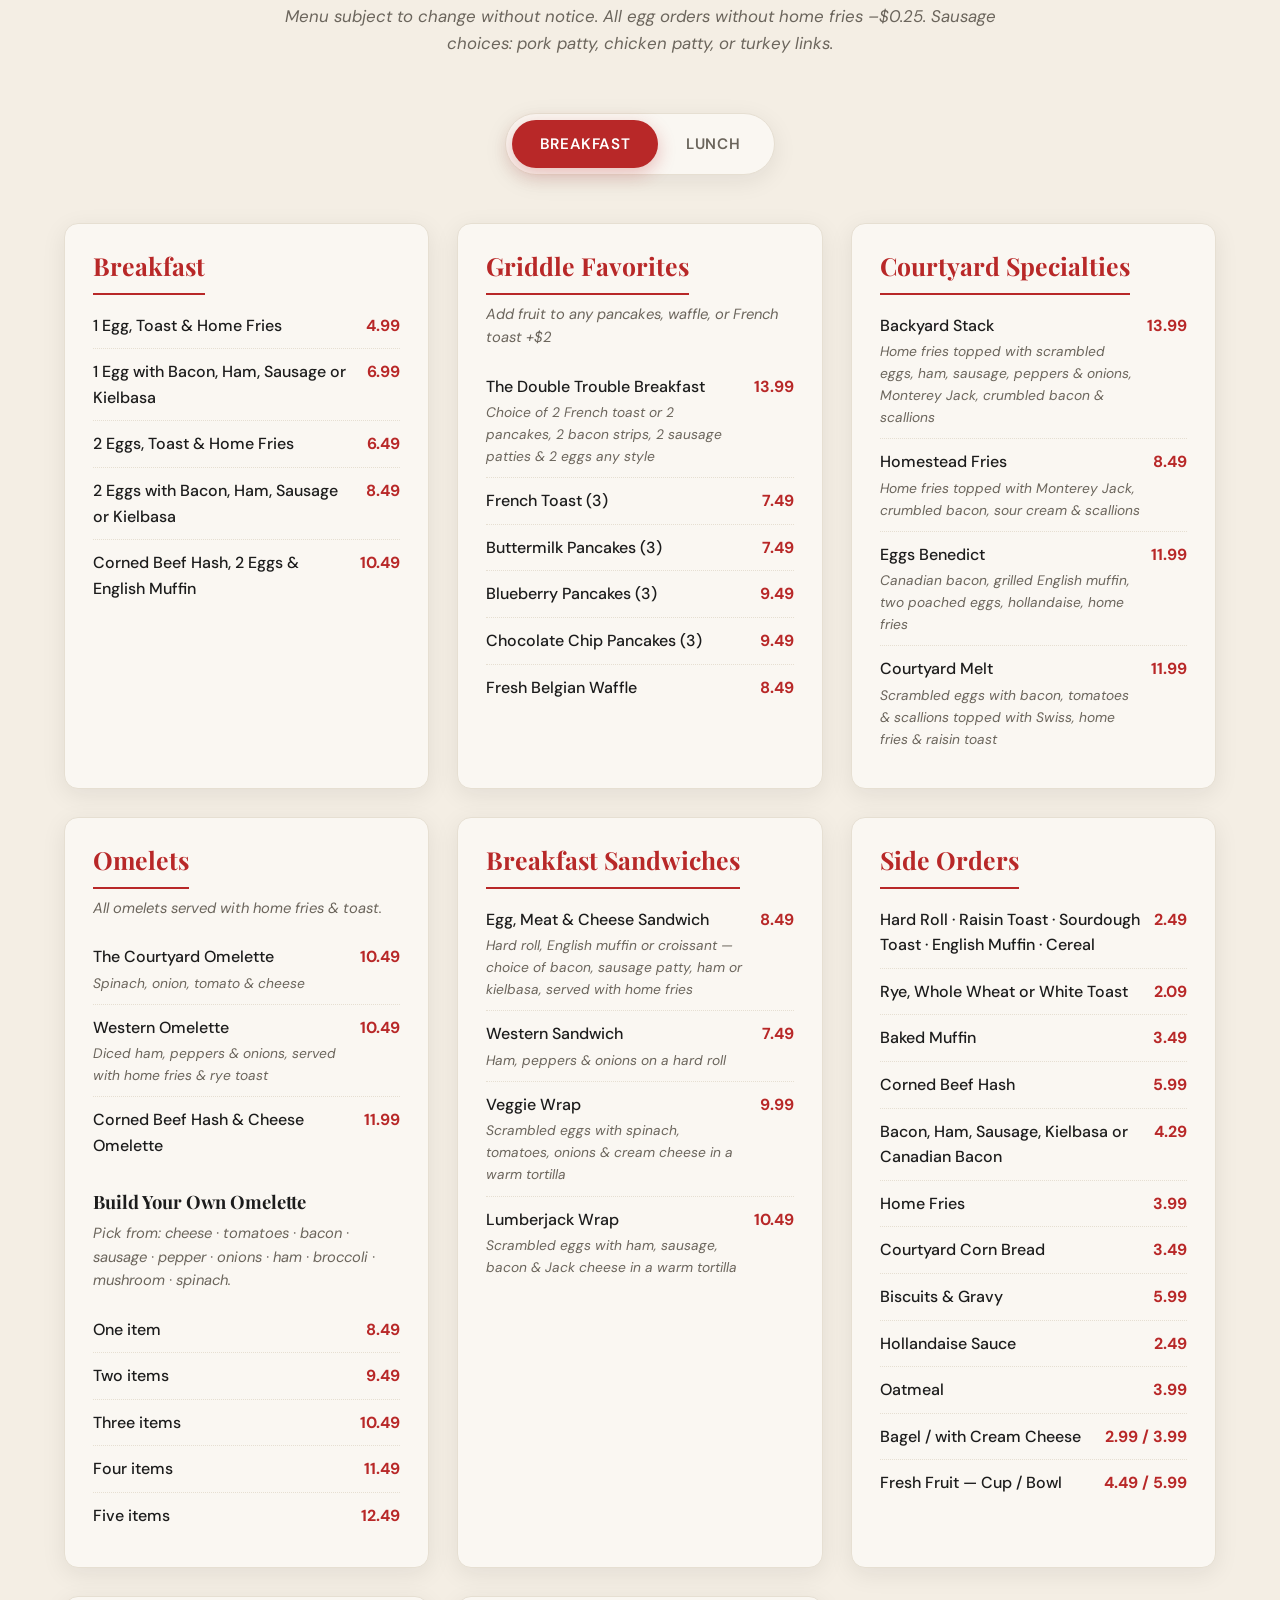
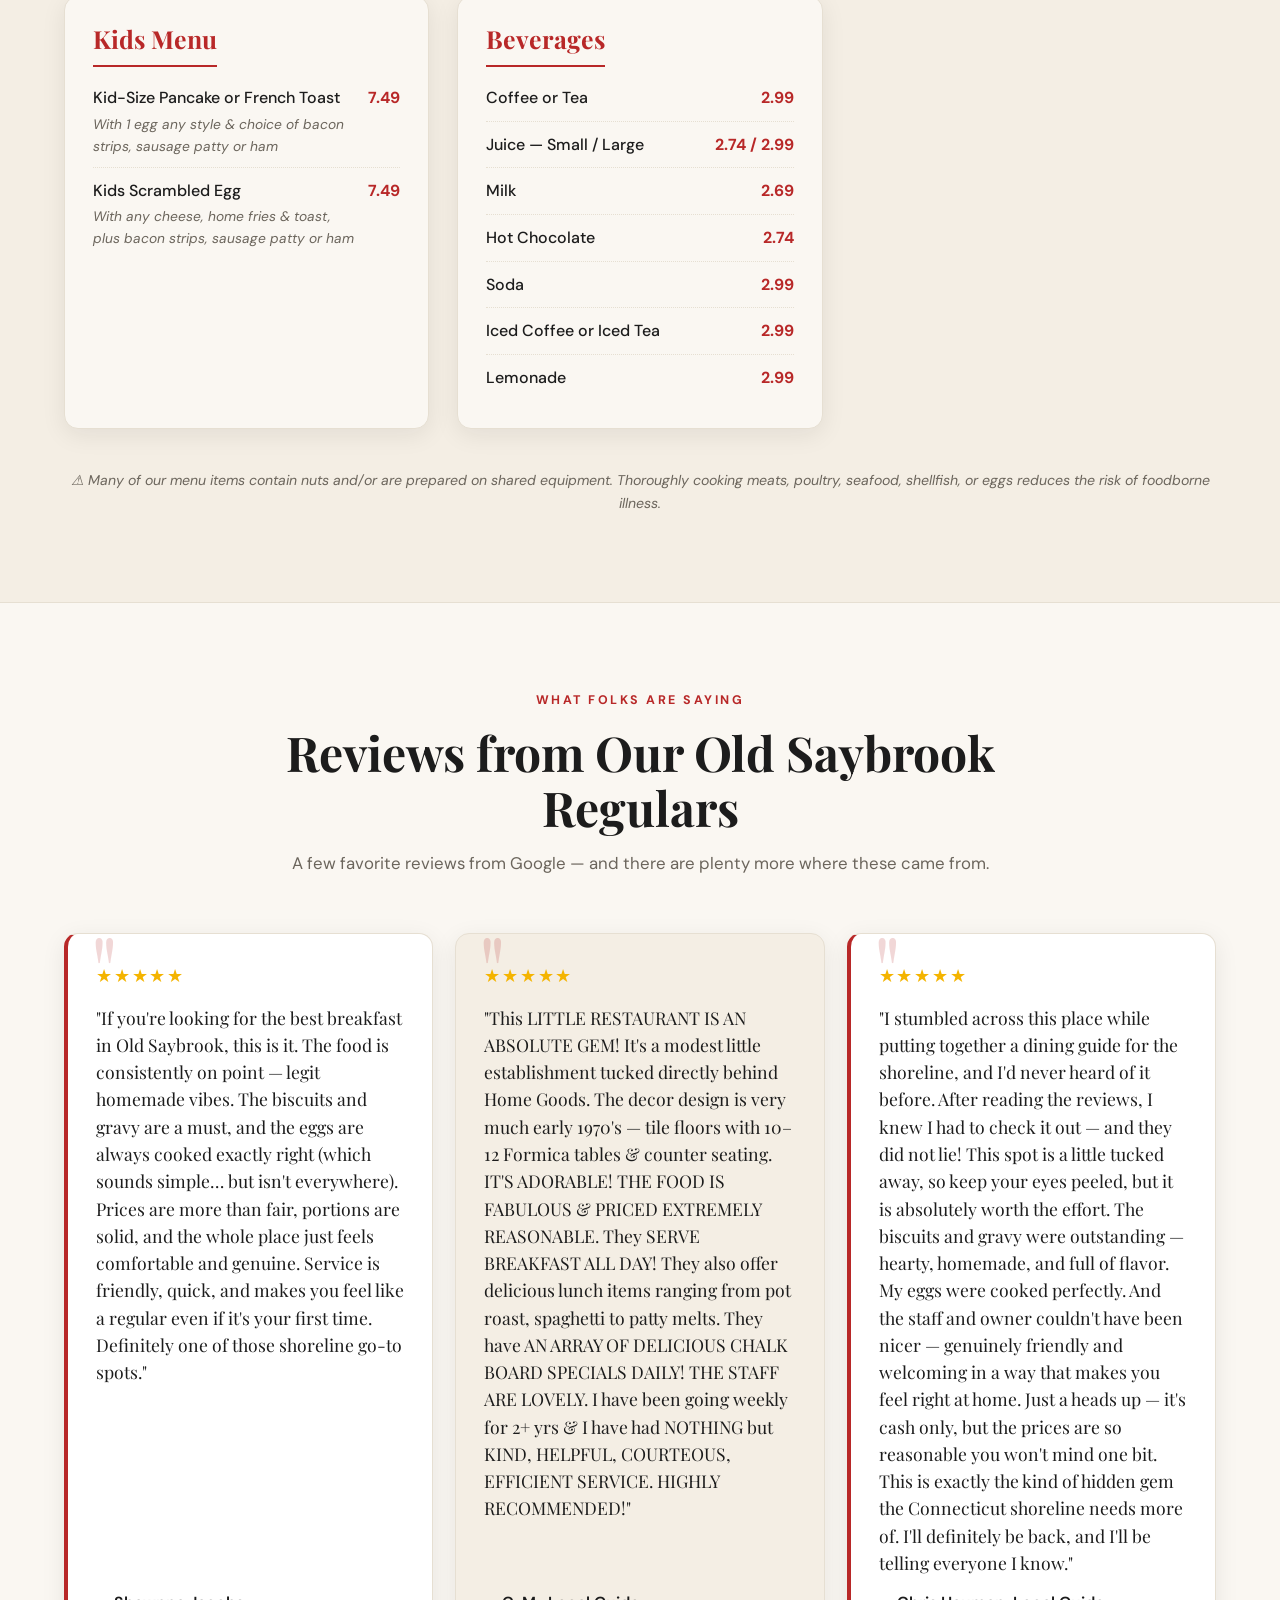
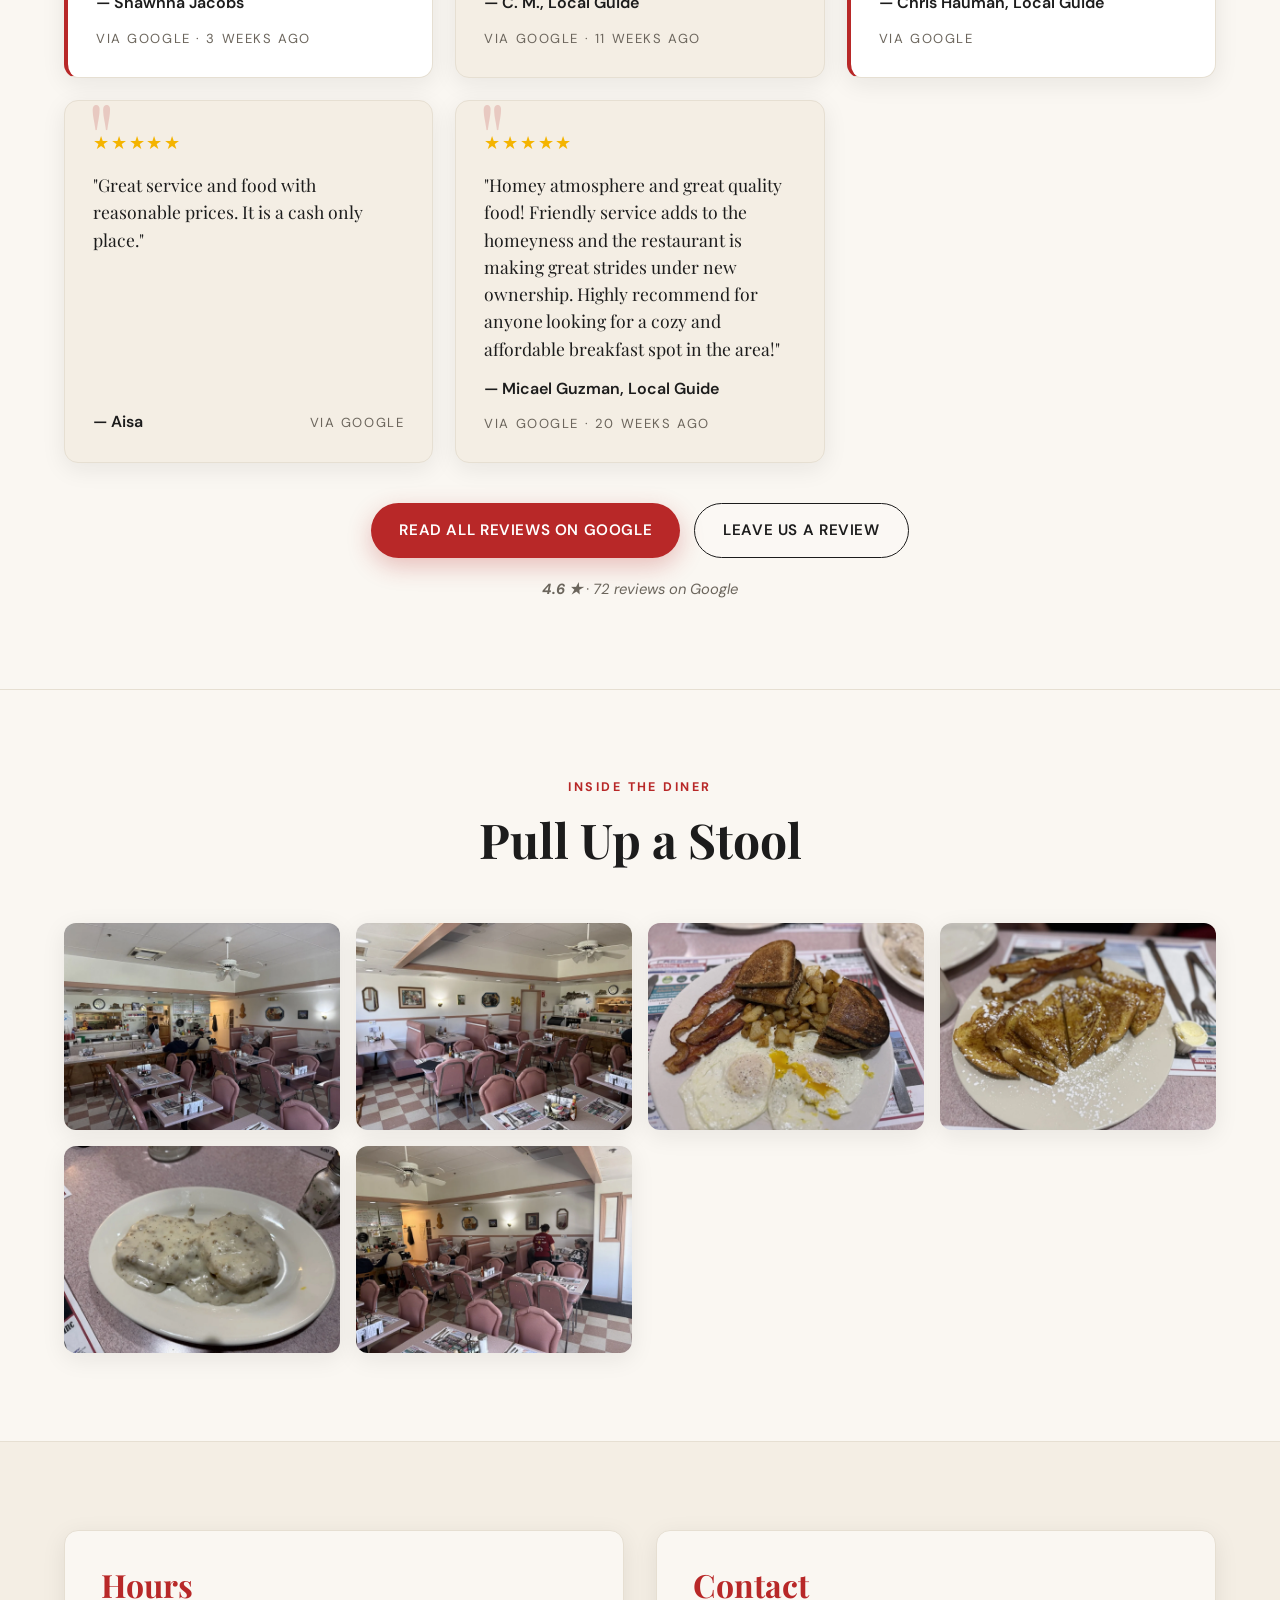
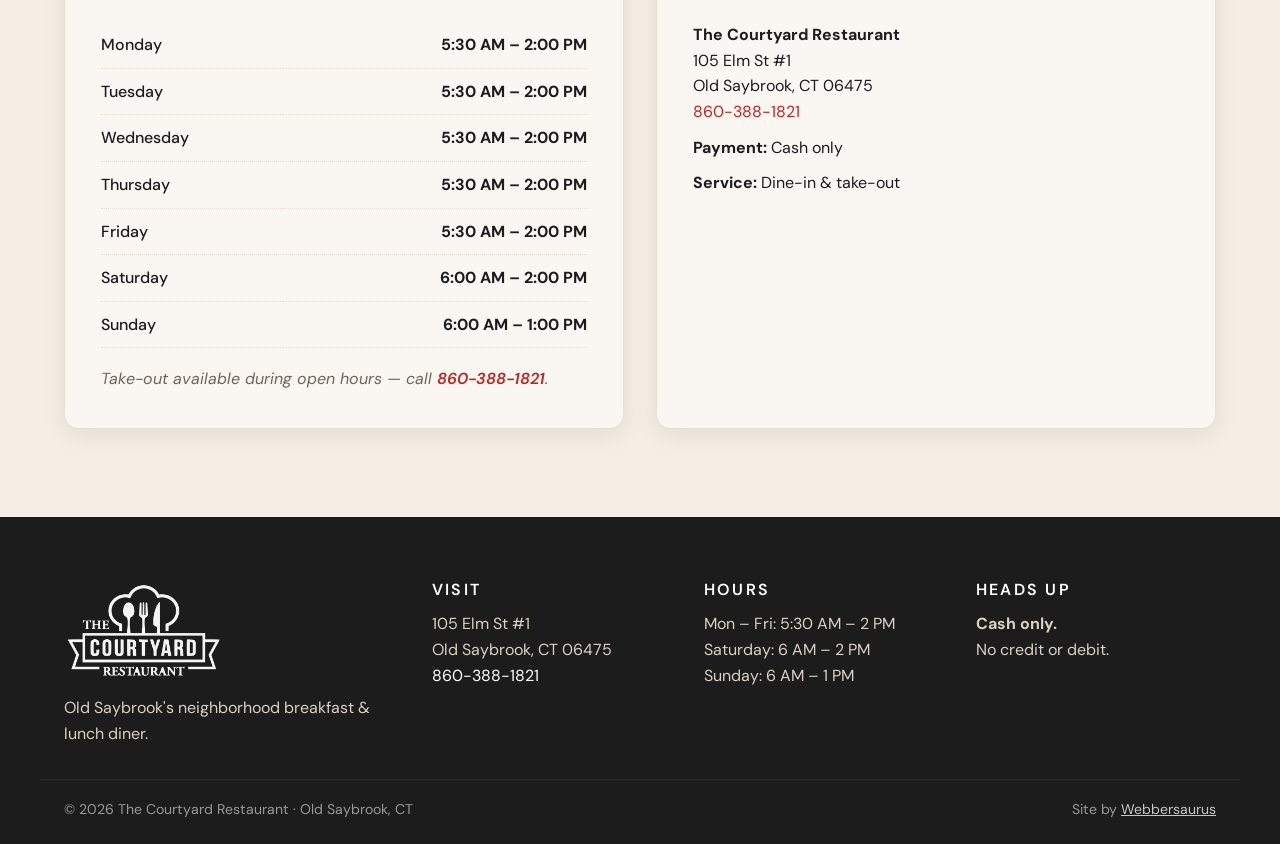
==== commit 5a9e04c0: "Add photo to specials Deployed via Webbersaurus Change Portal" ====
--- a/index.html
+++ b/index.html
@@ -236,7 +236,7 @@
     <!-- section:specials -->
     <div class="specials-grid animate-on-scroll">
       <div class="specials-photo lightbox-trigger" id="featured-photo">
-          <img src="images/1794842465657-4a61b2ef.webp" alt="specials" style="width:100%;height:auto;display:block;">
+          <img src="images/1795099164952-ea352374.jpg" alt="specials" style="width:100%;height:auto;display:block;">
         </div>
       <p class="specials-photo-date" id="specials-photo-date"></p>
       <div class="specials-detail">
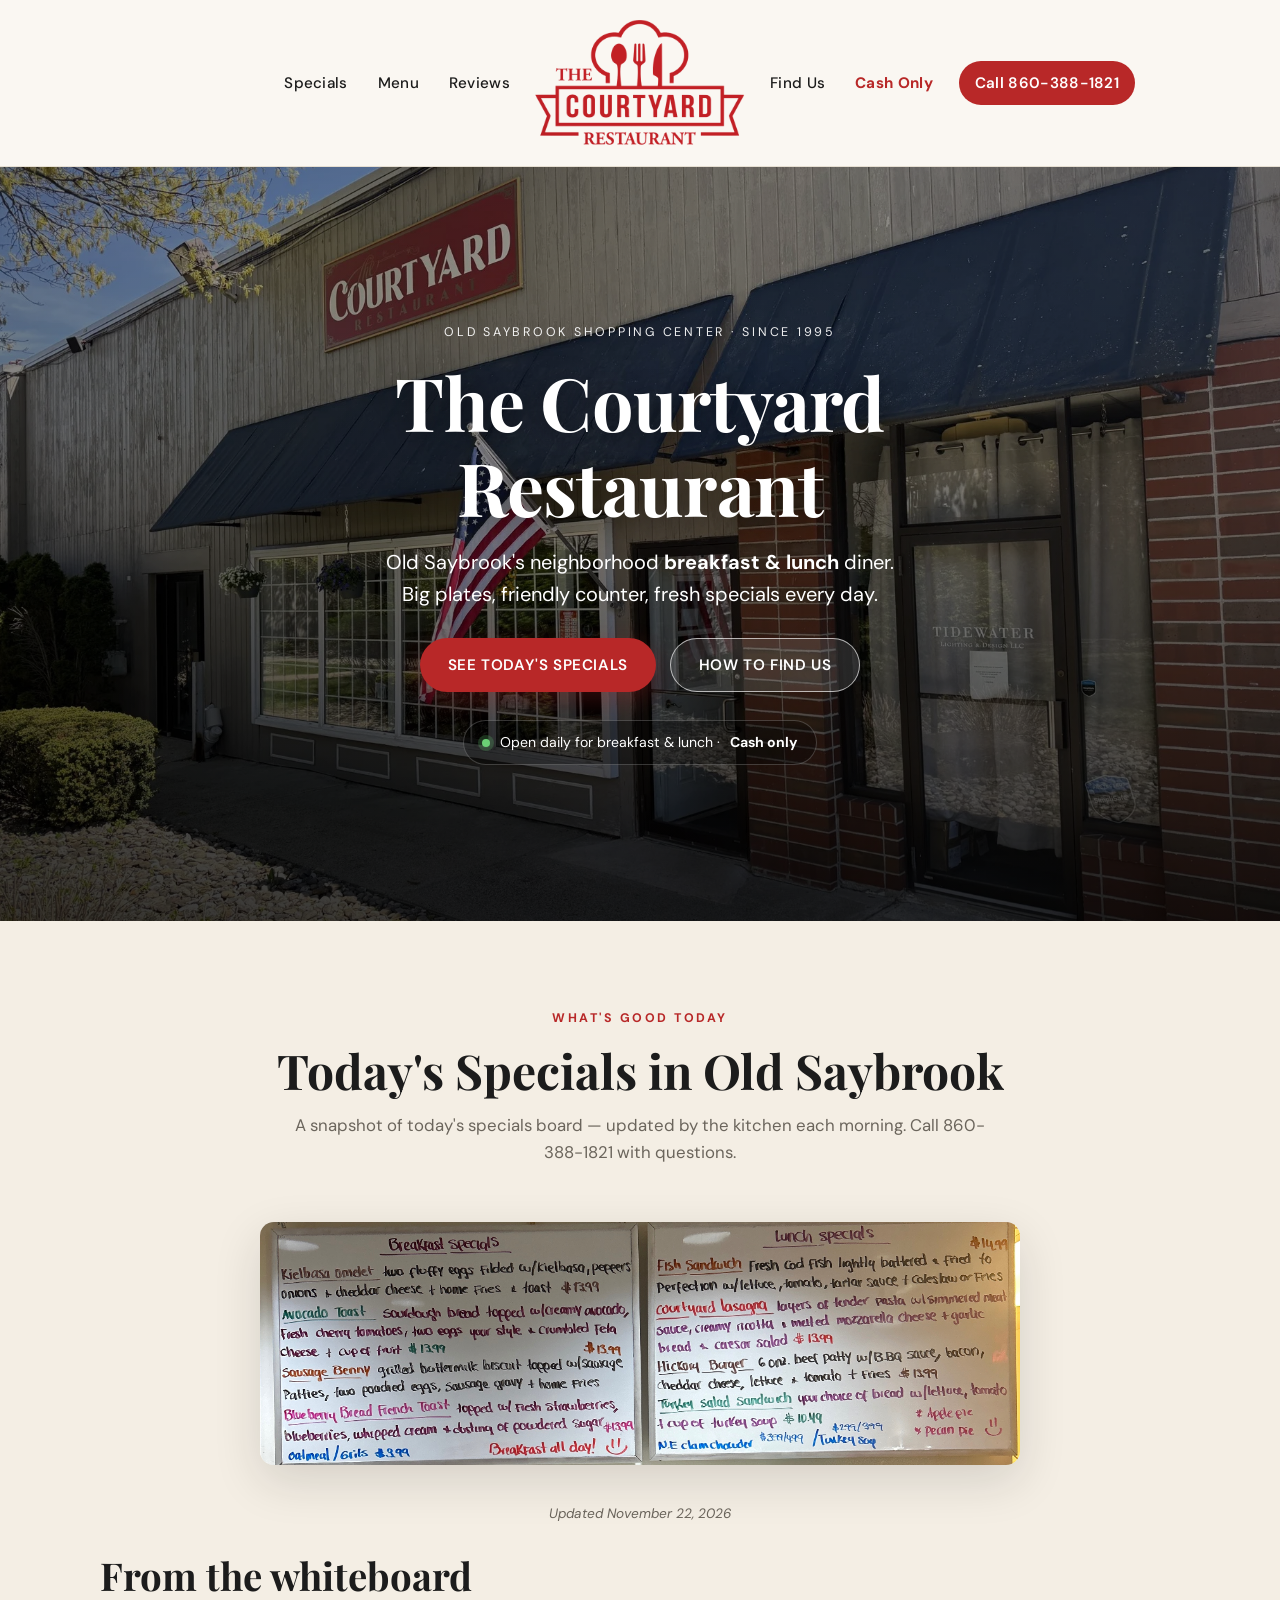
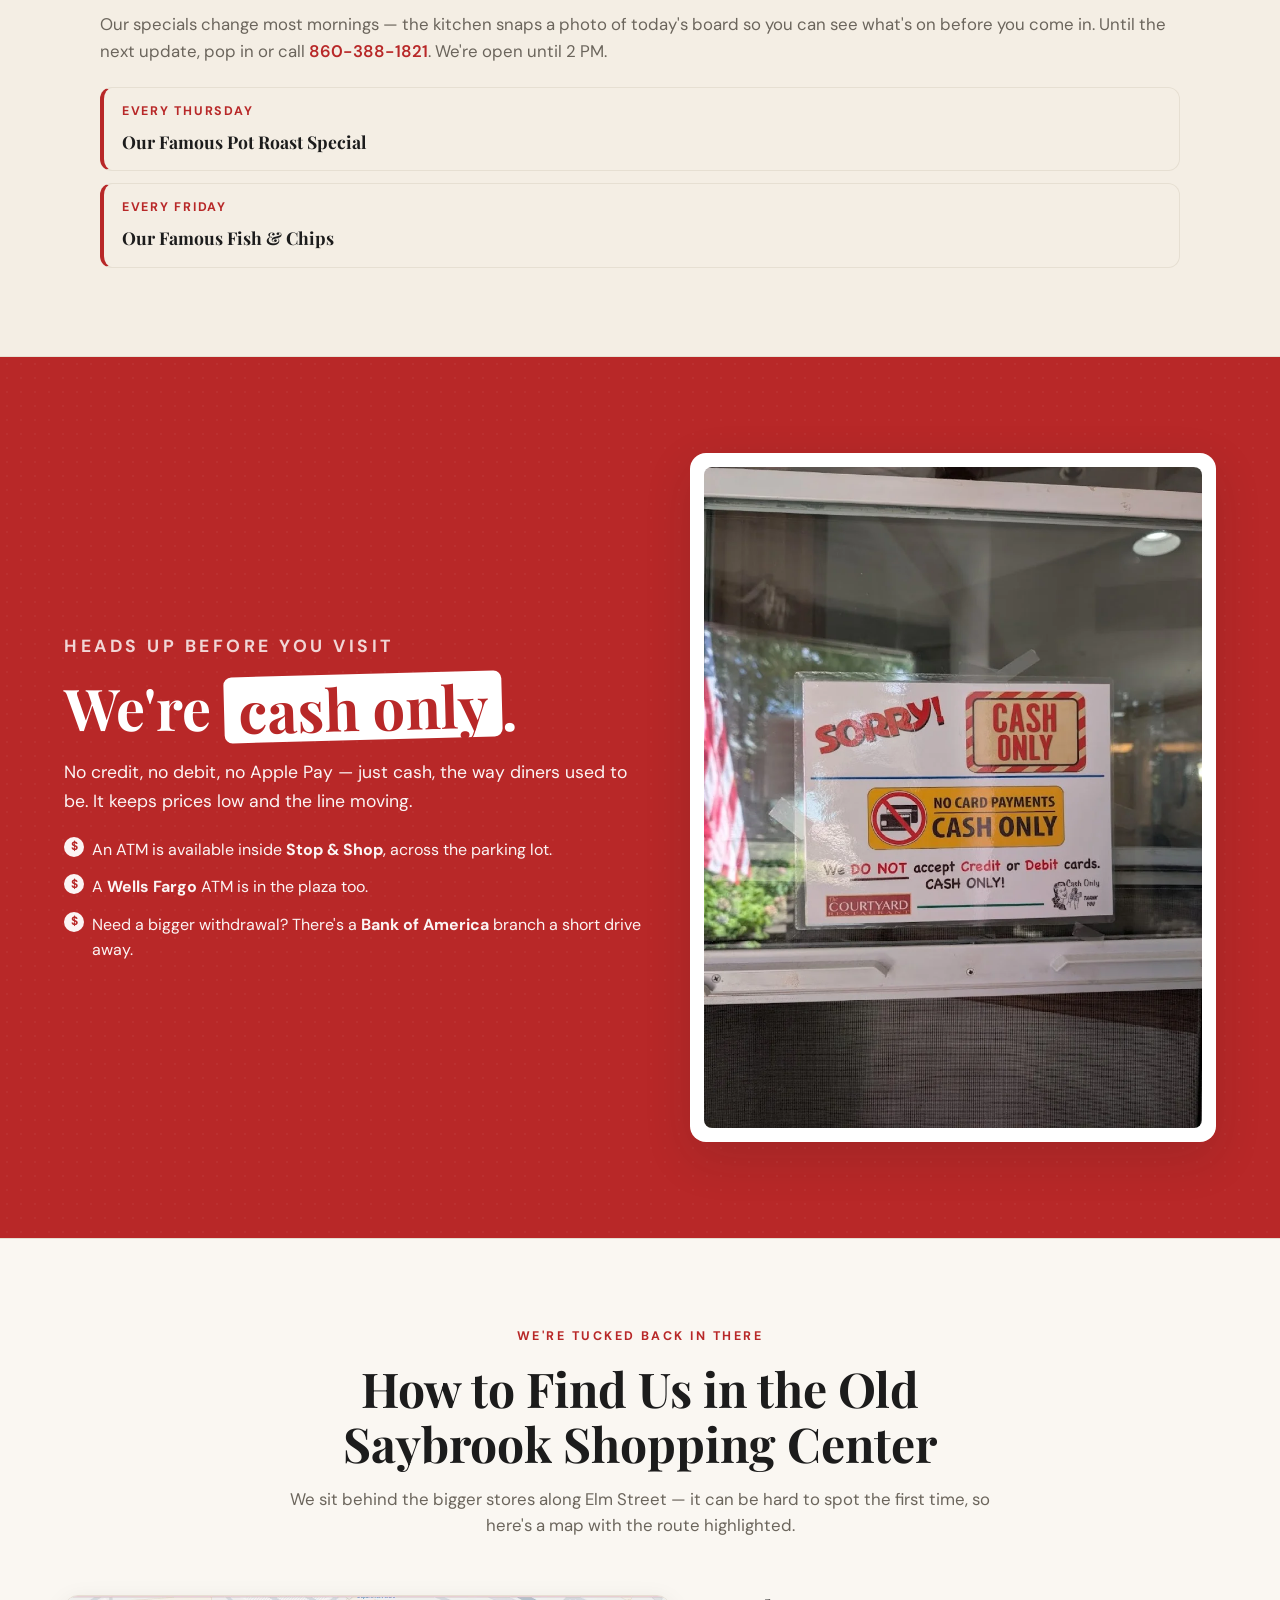
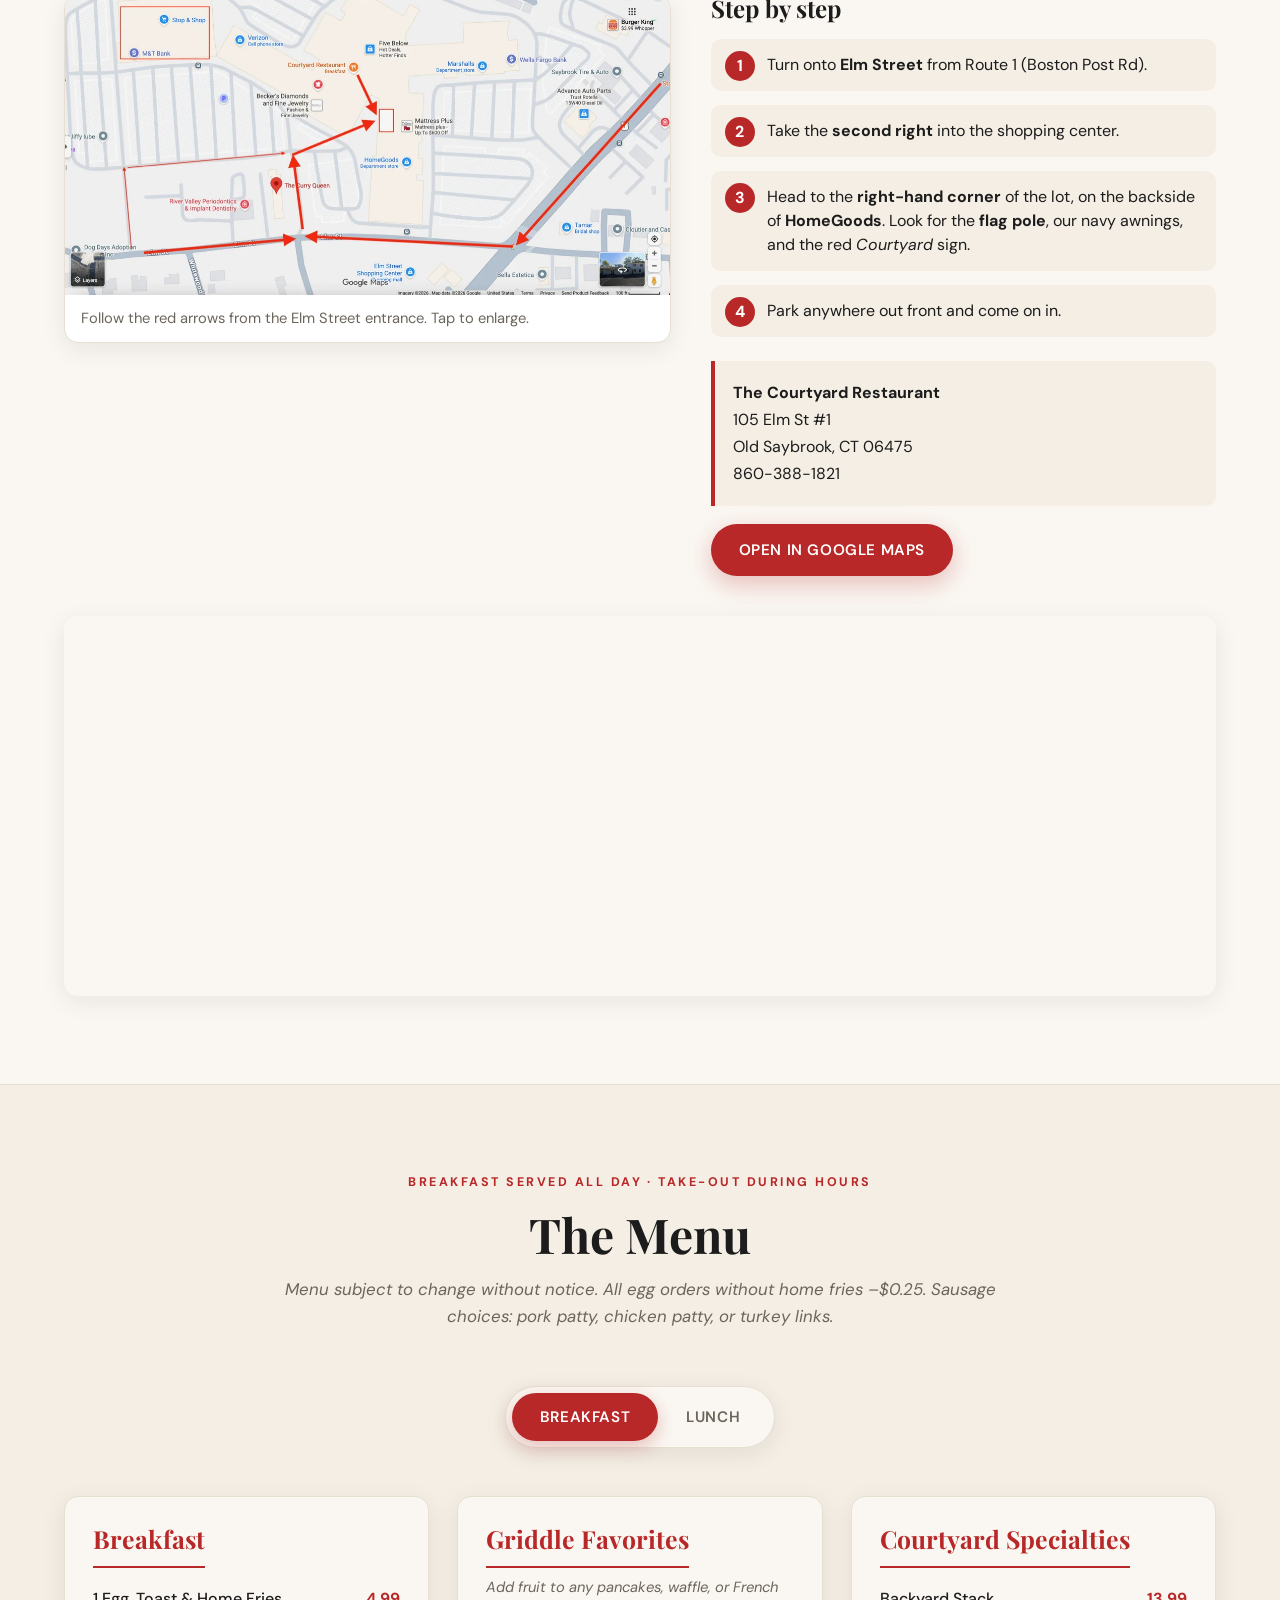
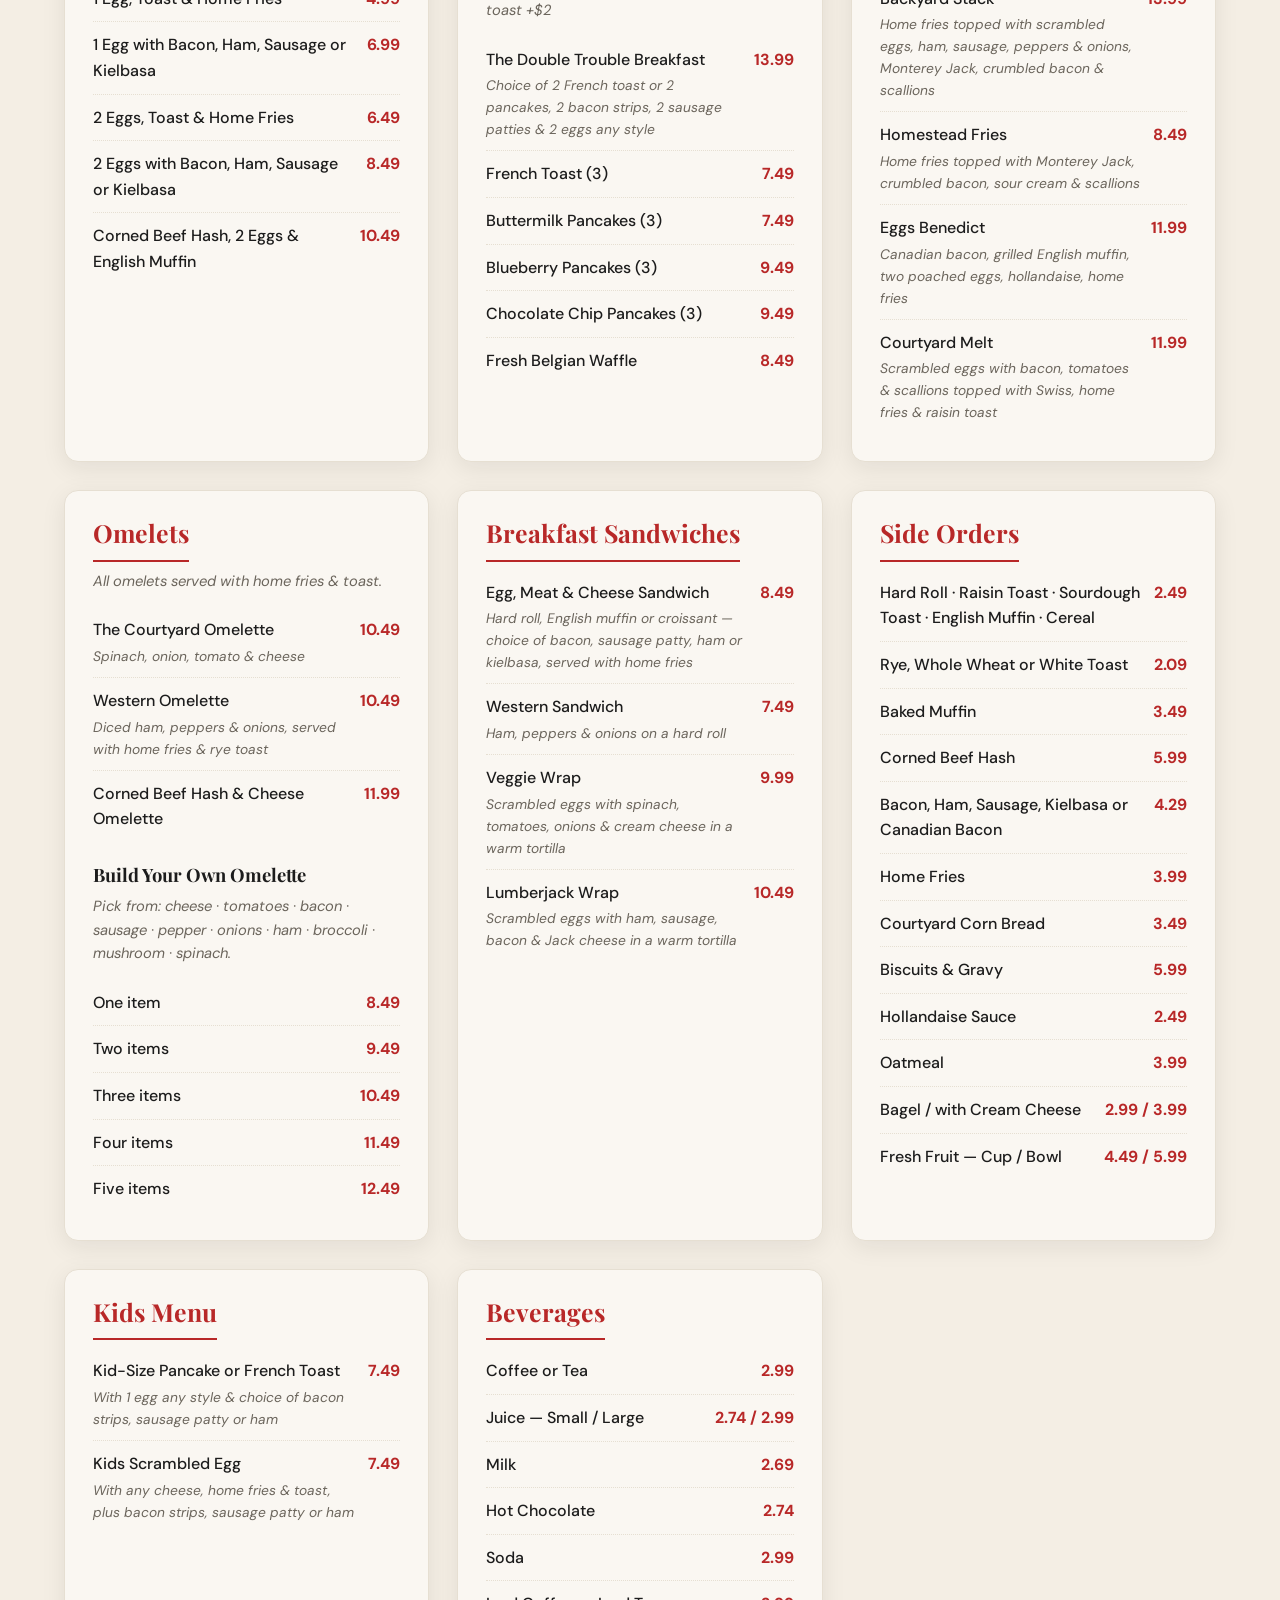
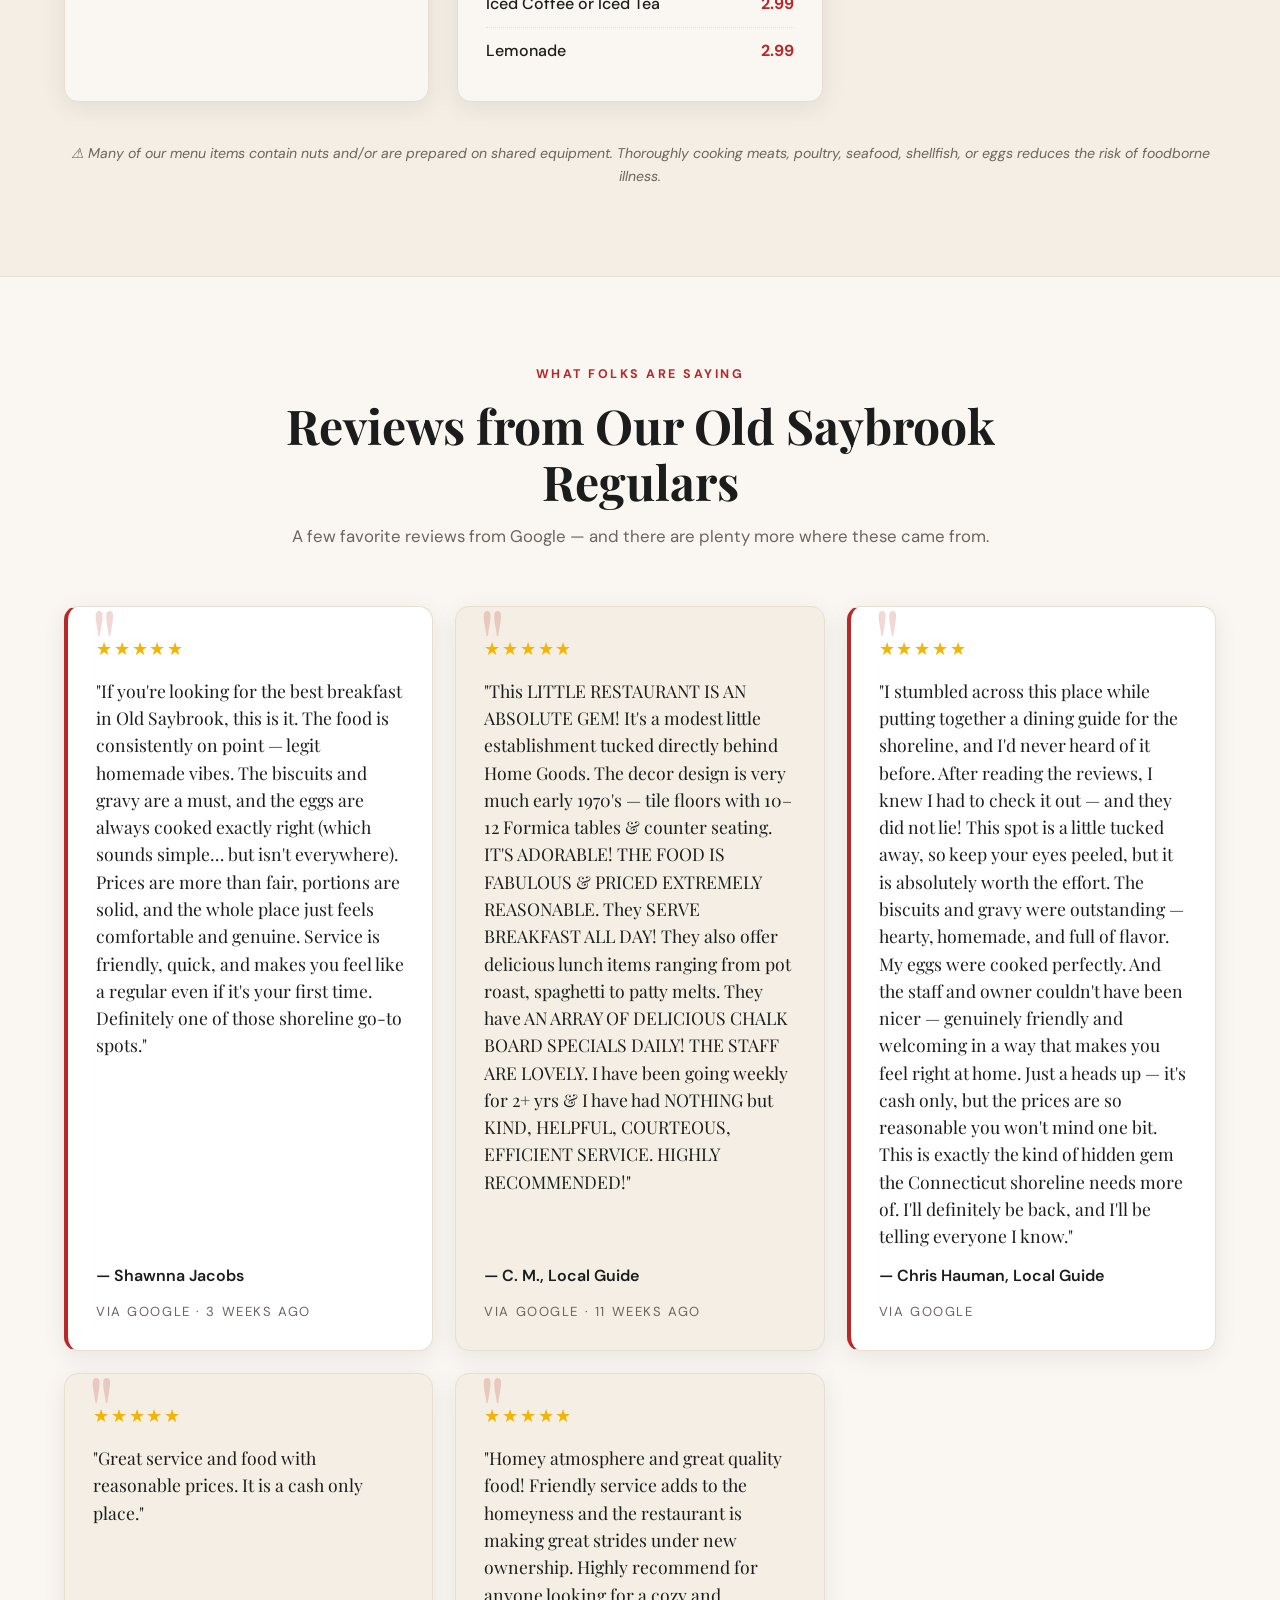
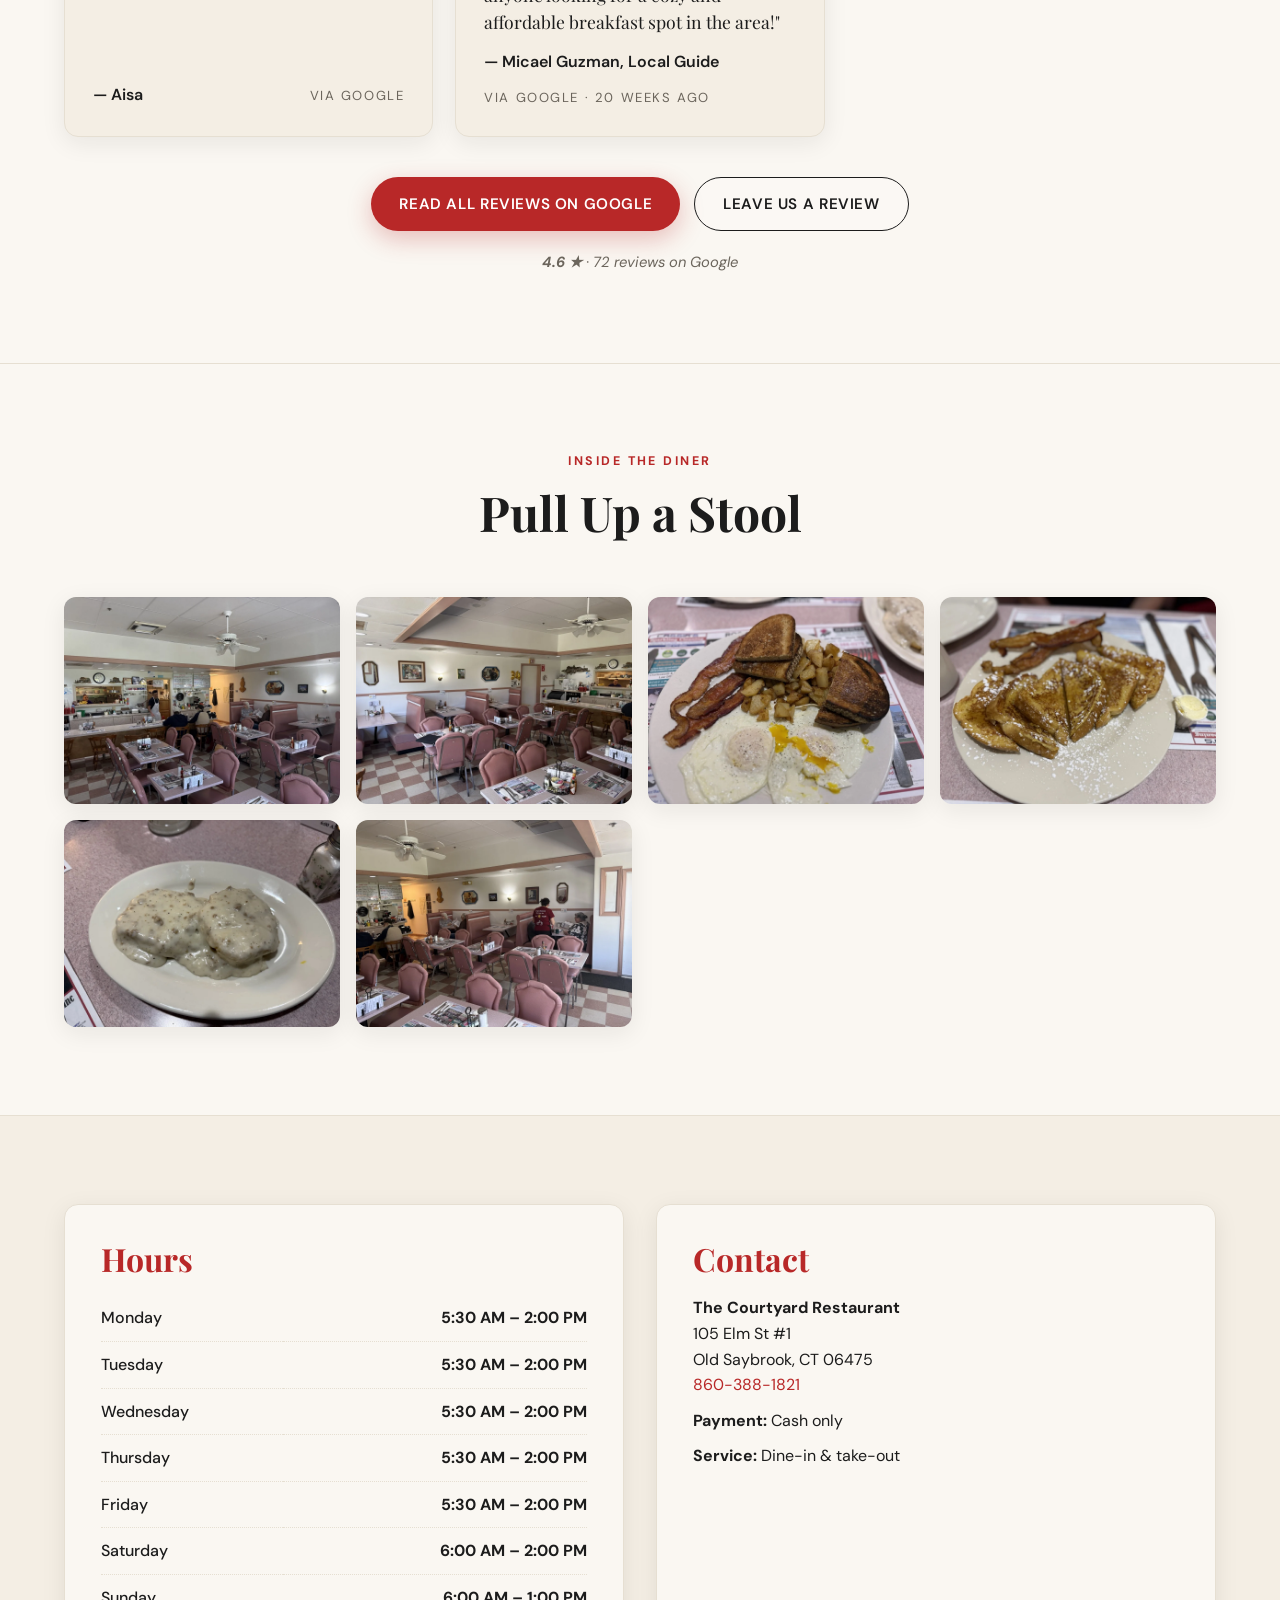
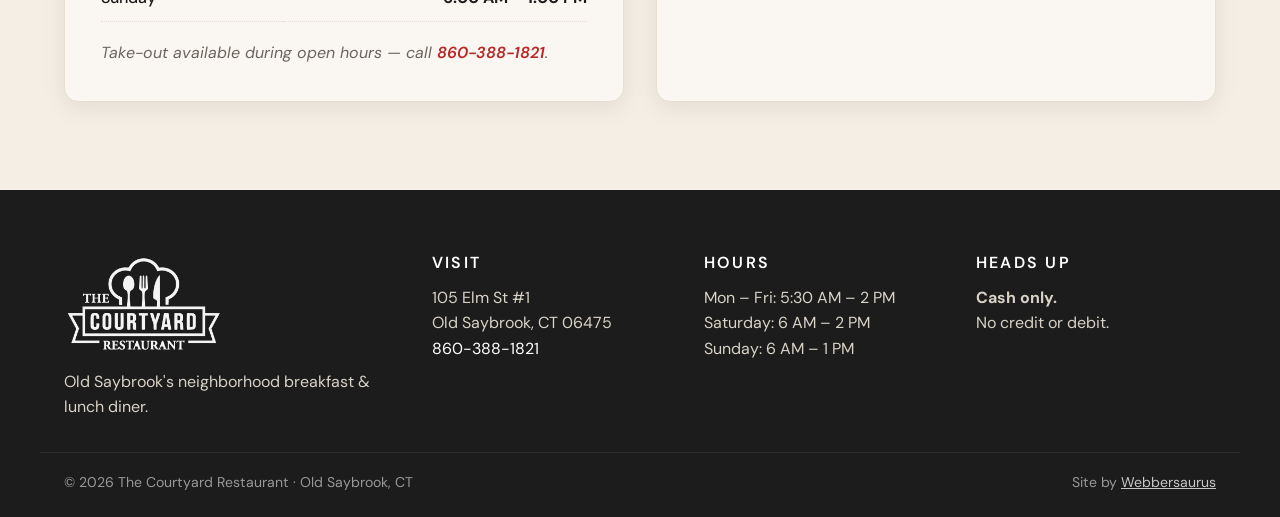
==== commit ce3eb374: "Add photo to specials Deployed via Webbersaurus Change Portal" ====
--- a/index.html
+++ b/index.html
@@ -236,7 +236,7 @@
     <!-- section:specials -->
     <div class="specials-grid animate-on-scroll">
       <div class="specials-photo lightbox-trigger" id="featured-photo">
-          <img src="images/1795099164952-ea352374.jpg" alt="specials" style="width:100%;height:auto;display:block;">
+          <img src="images/1795351120429-fe7363d5.webp" alt="specials" style="width:100%;height:auto;display:block;">
         </div>
       <p class="specials-photo-date" id="specials-photo-date"></p>
       <div class="specials-detail">
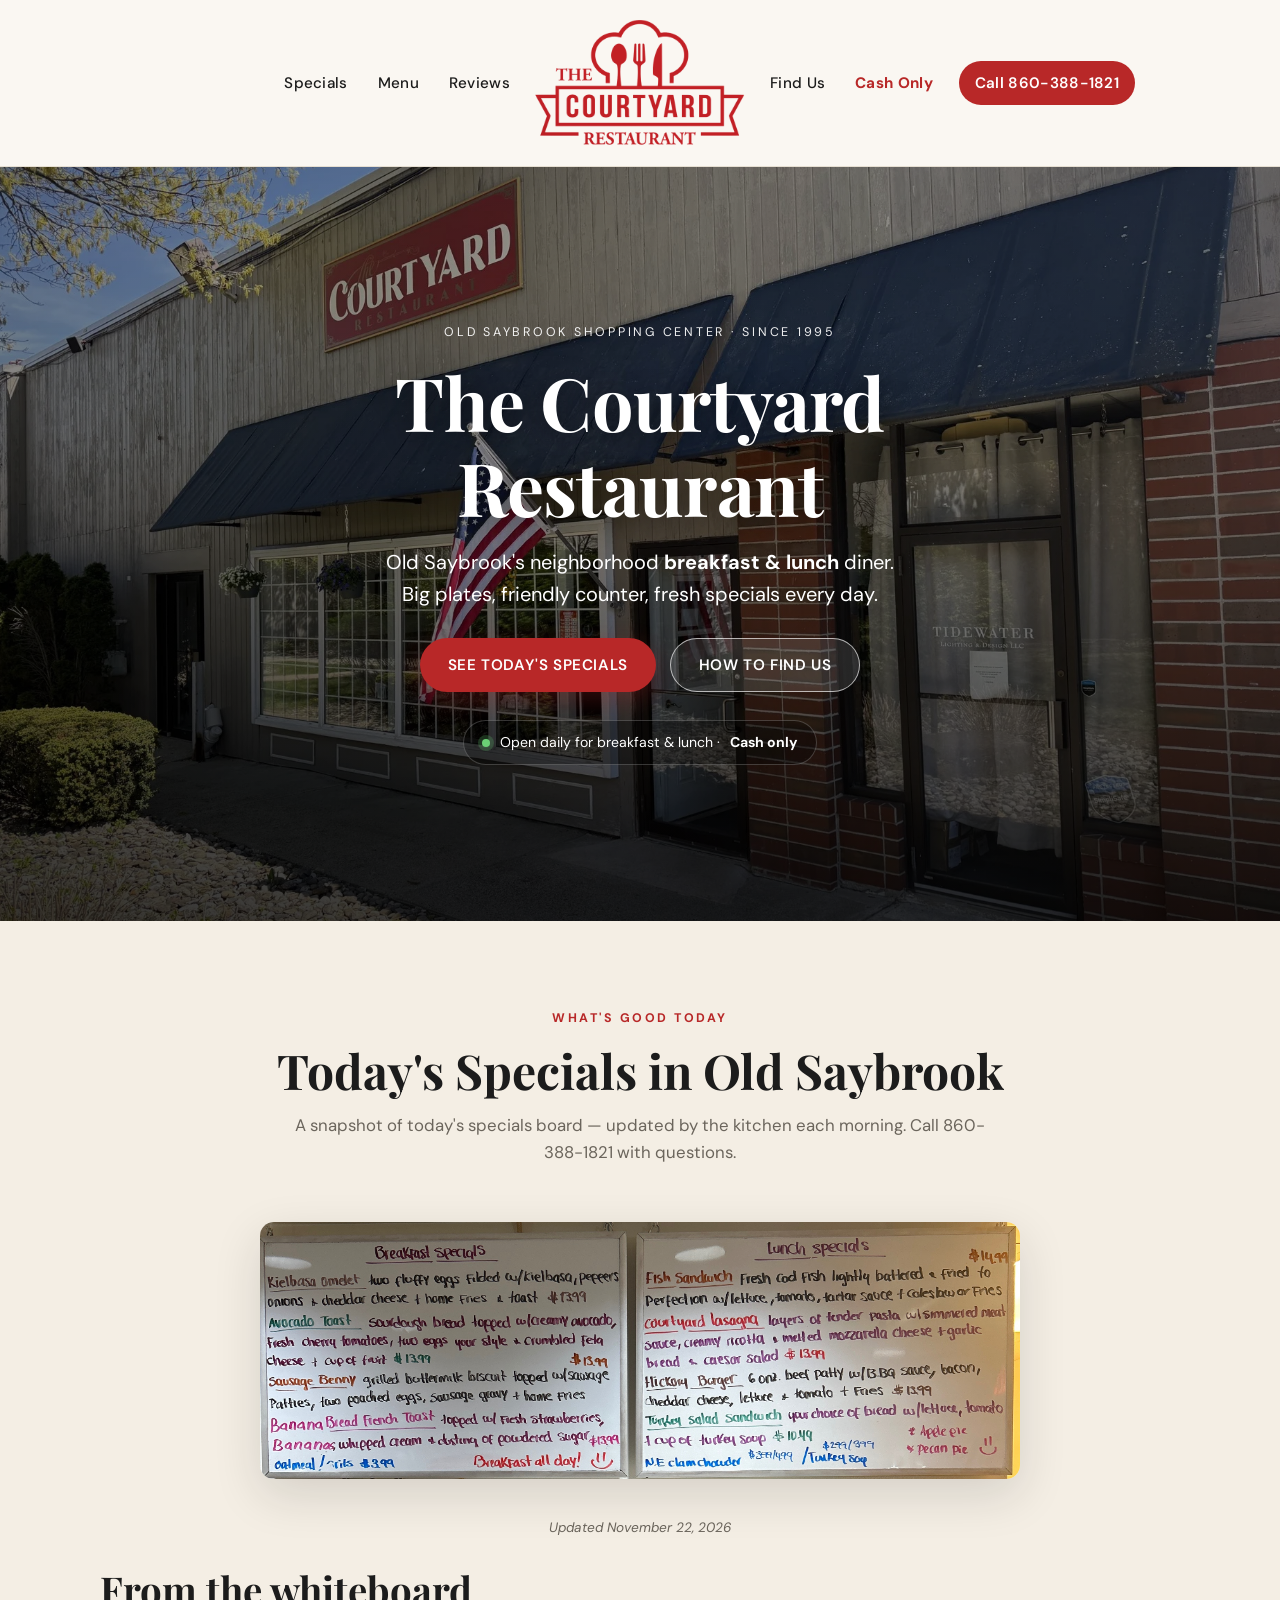
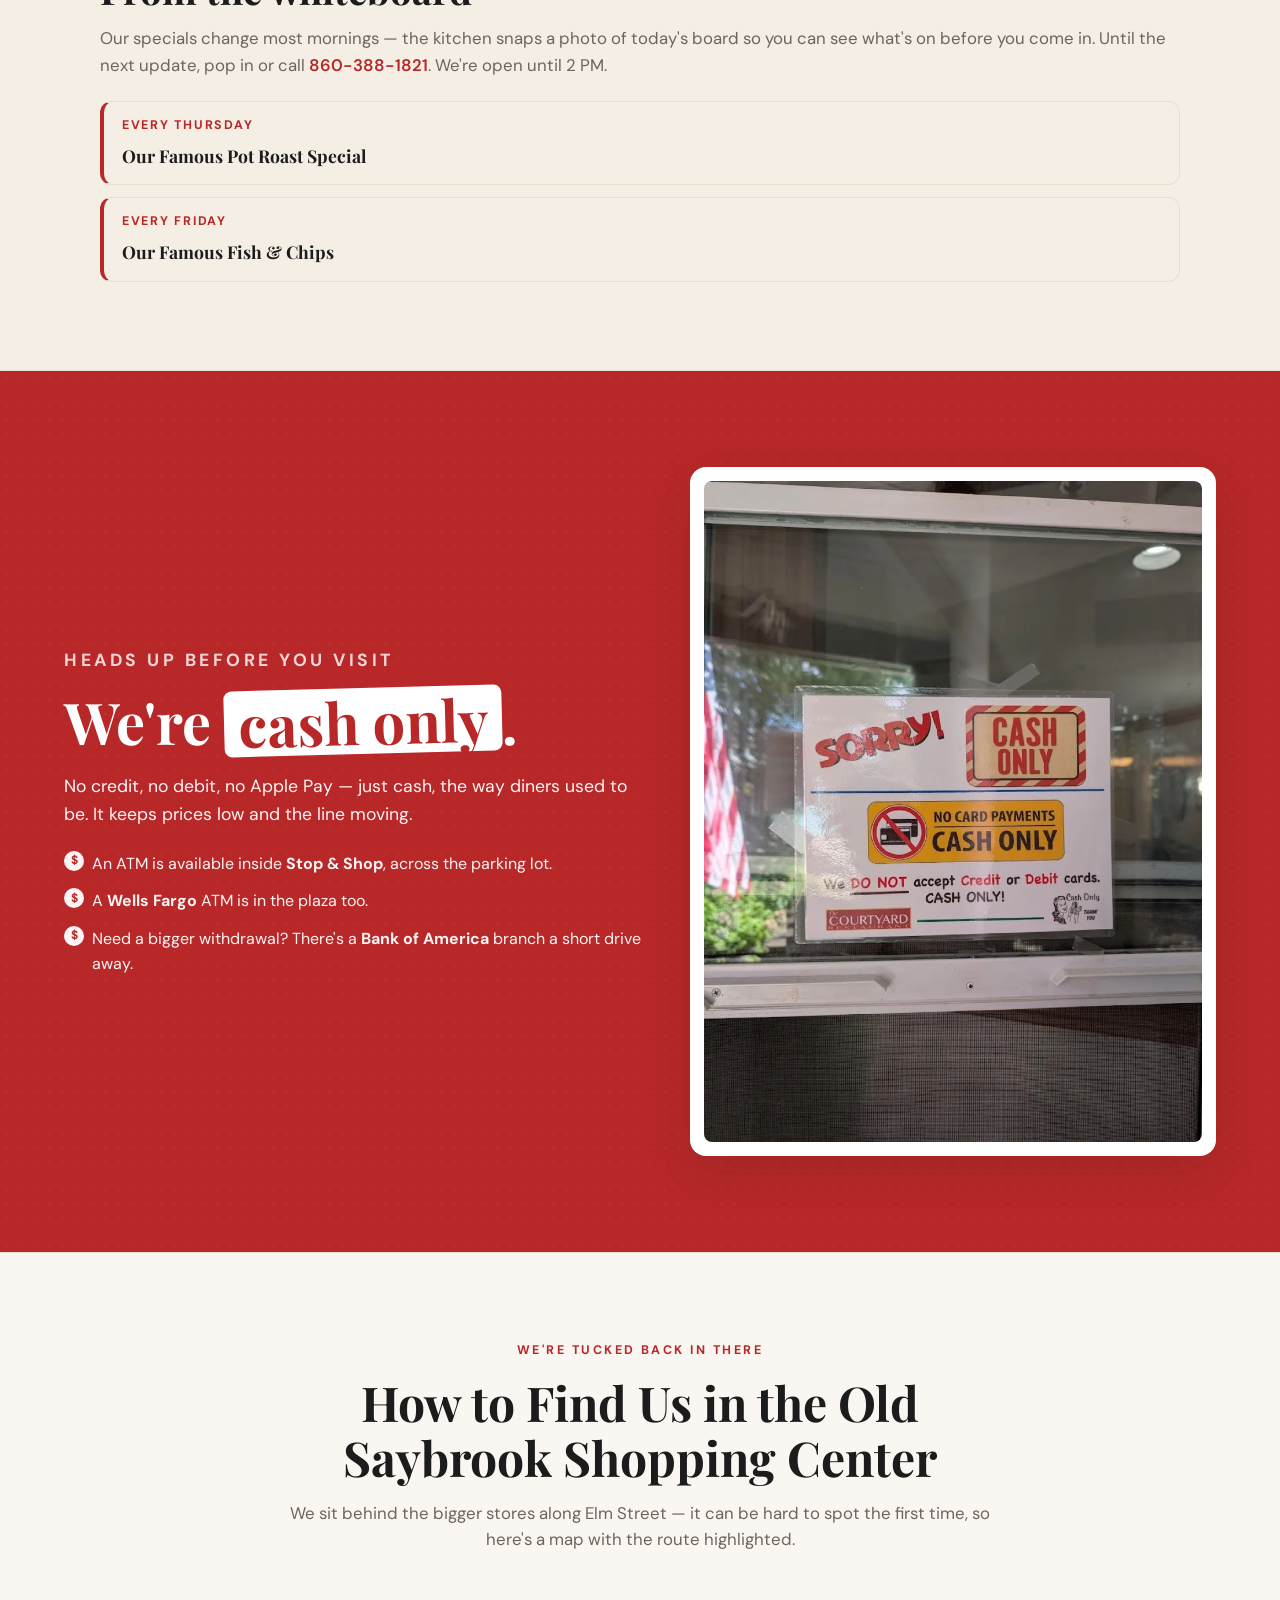
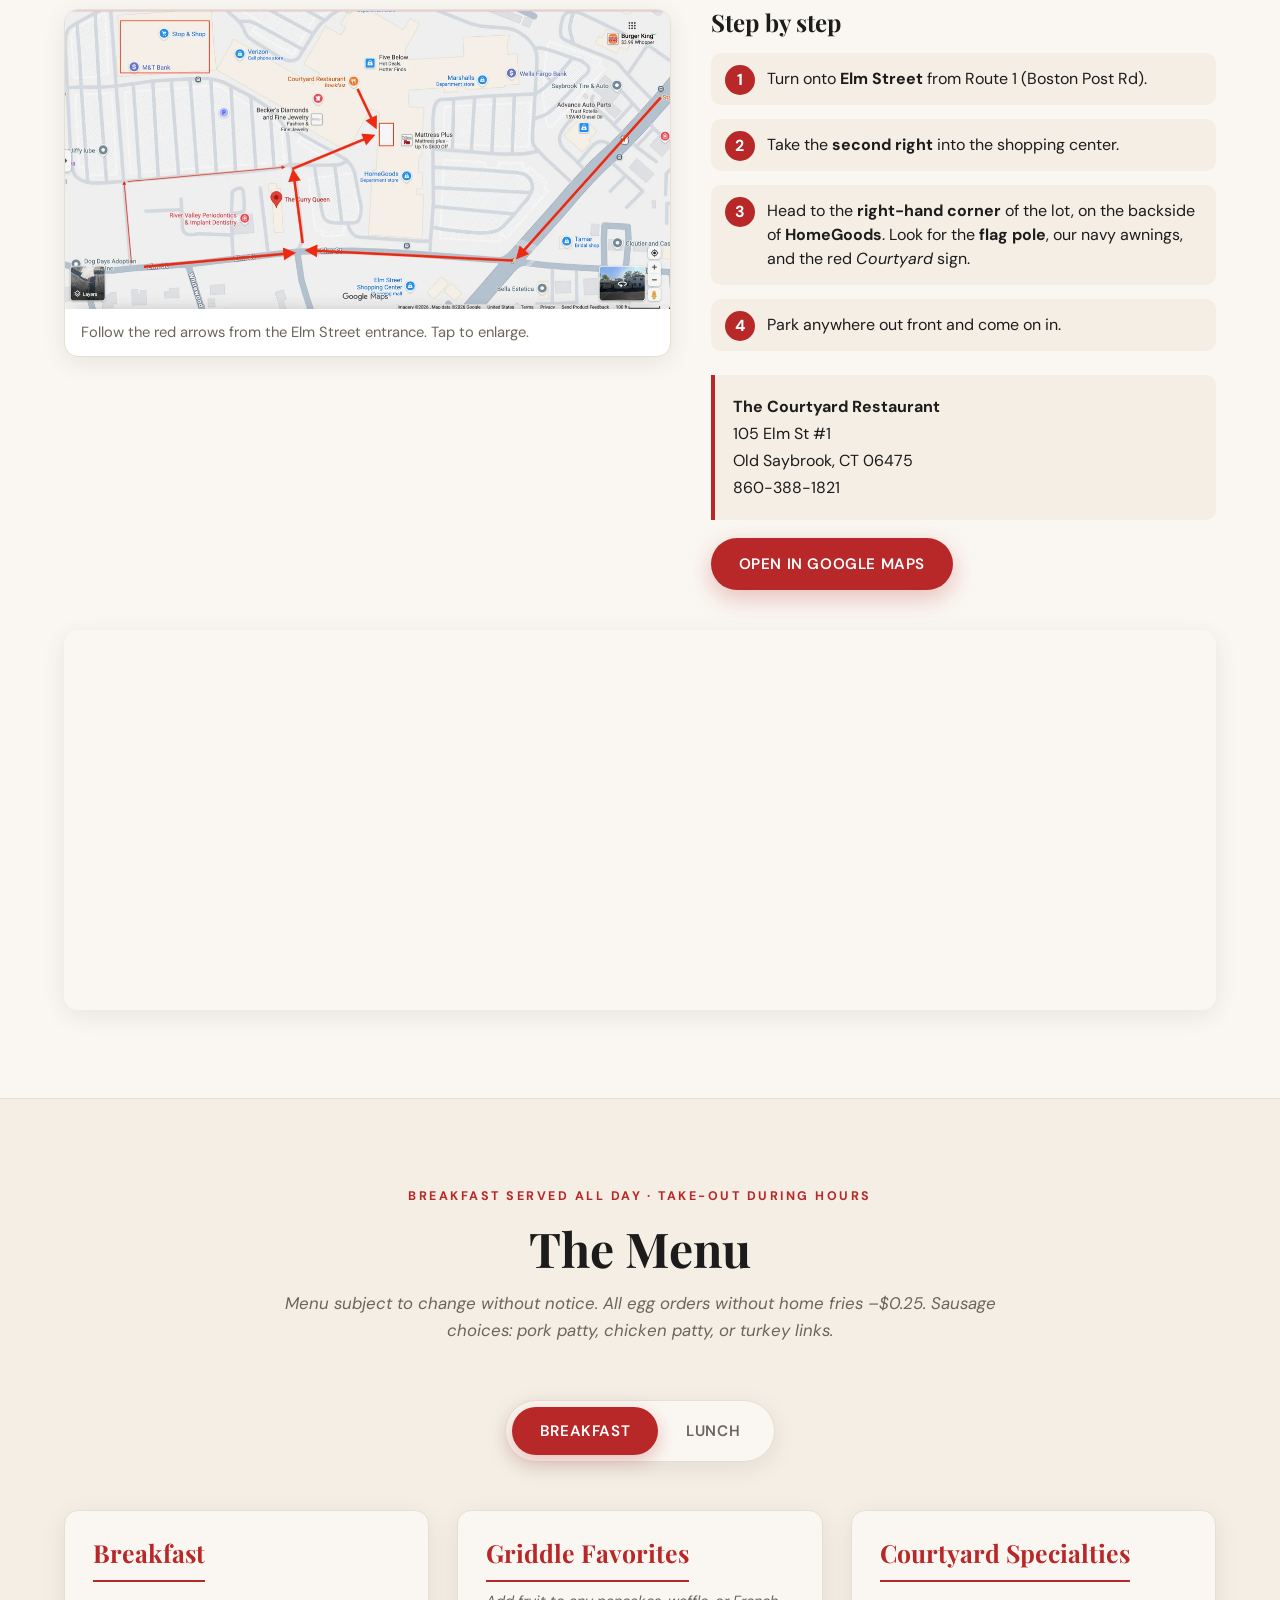
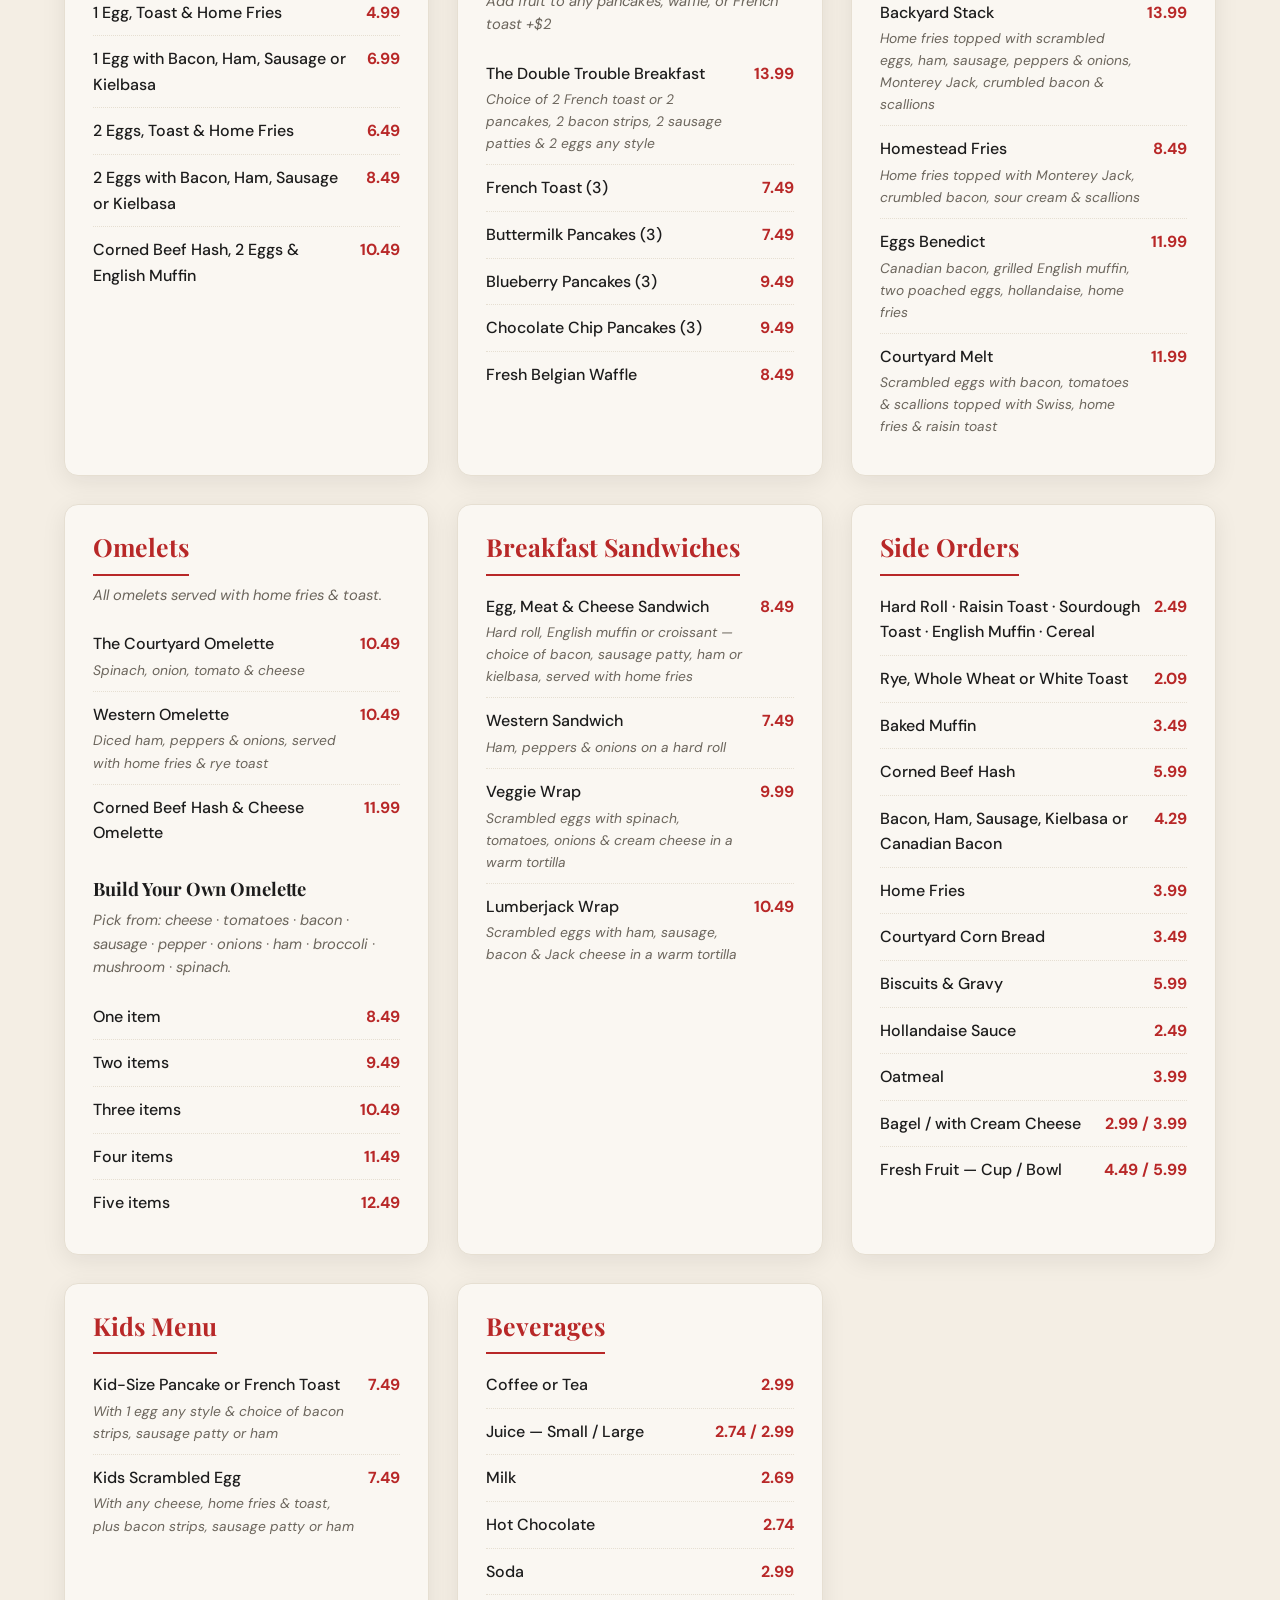
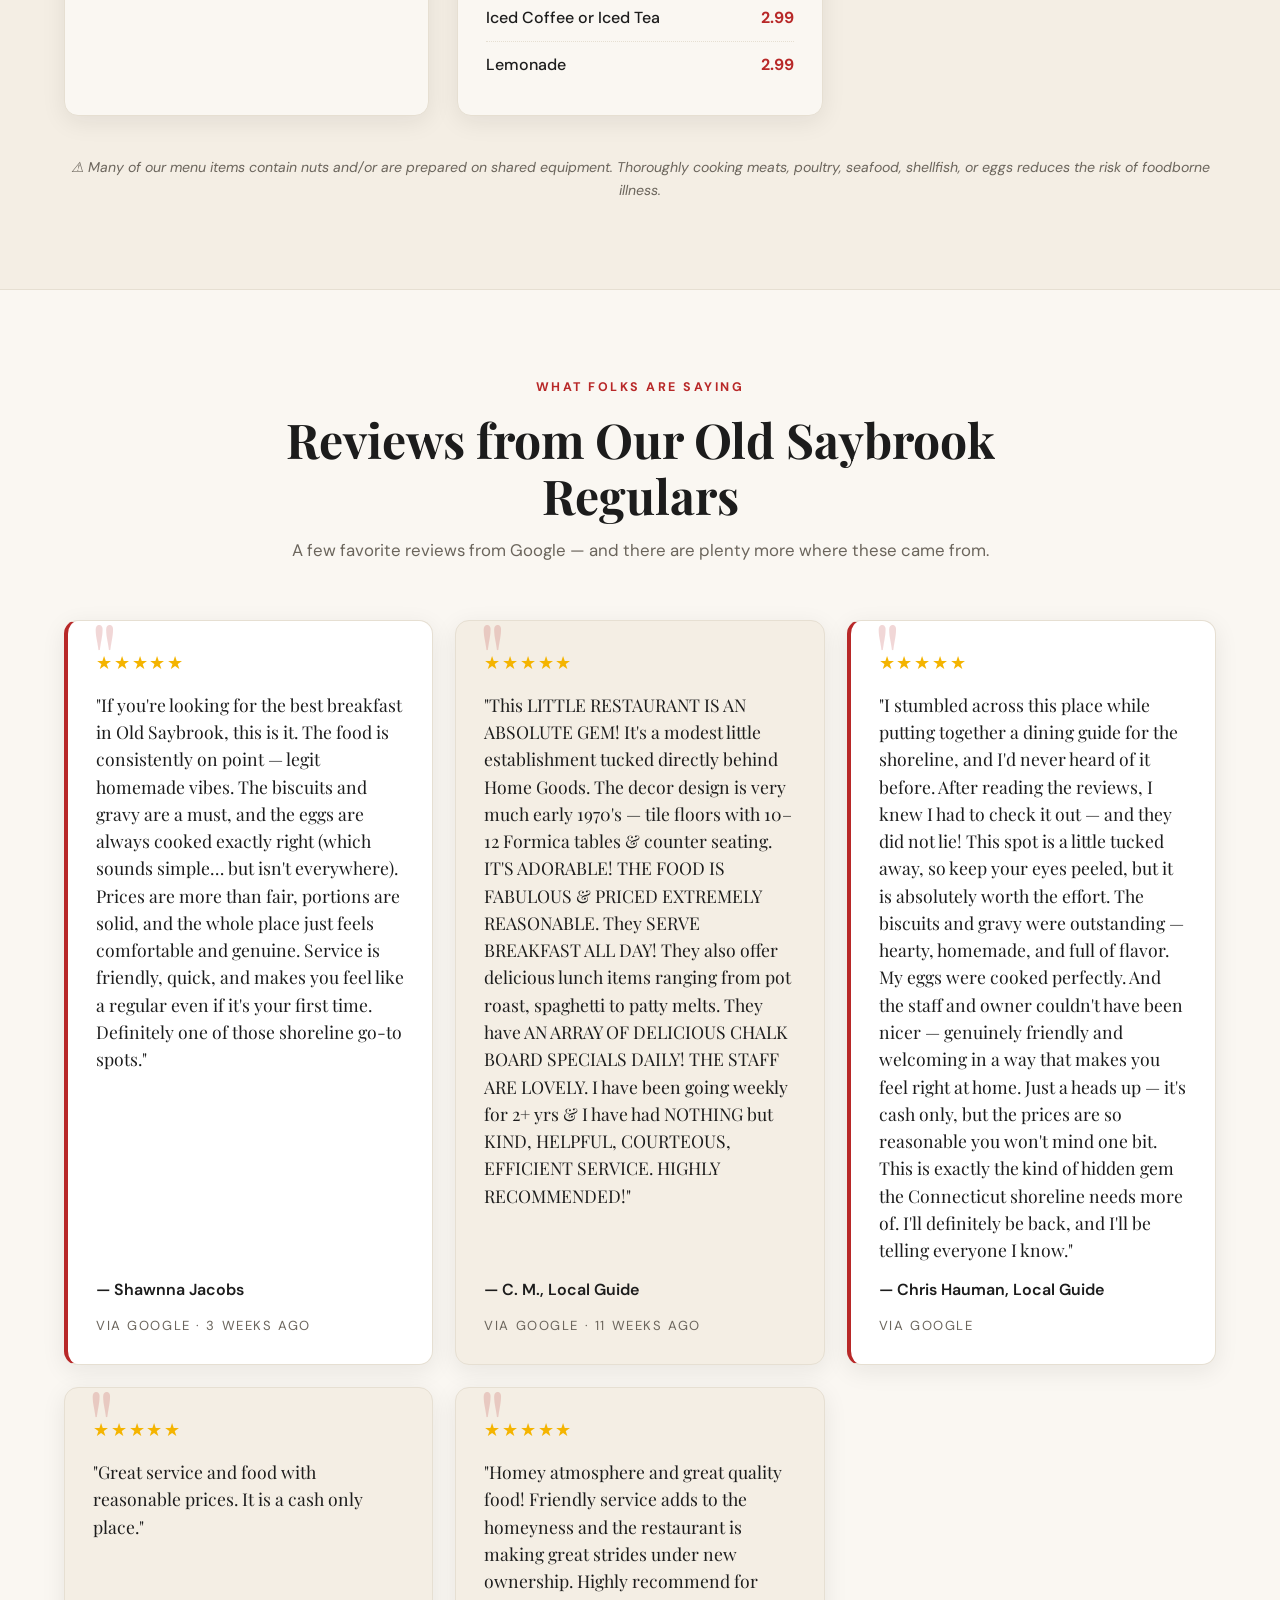
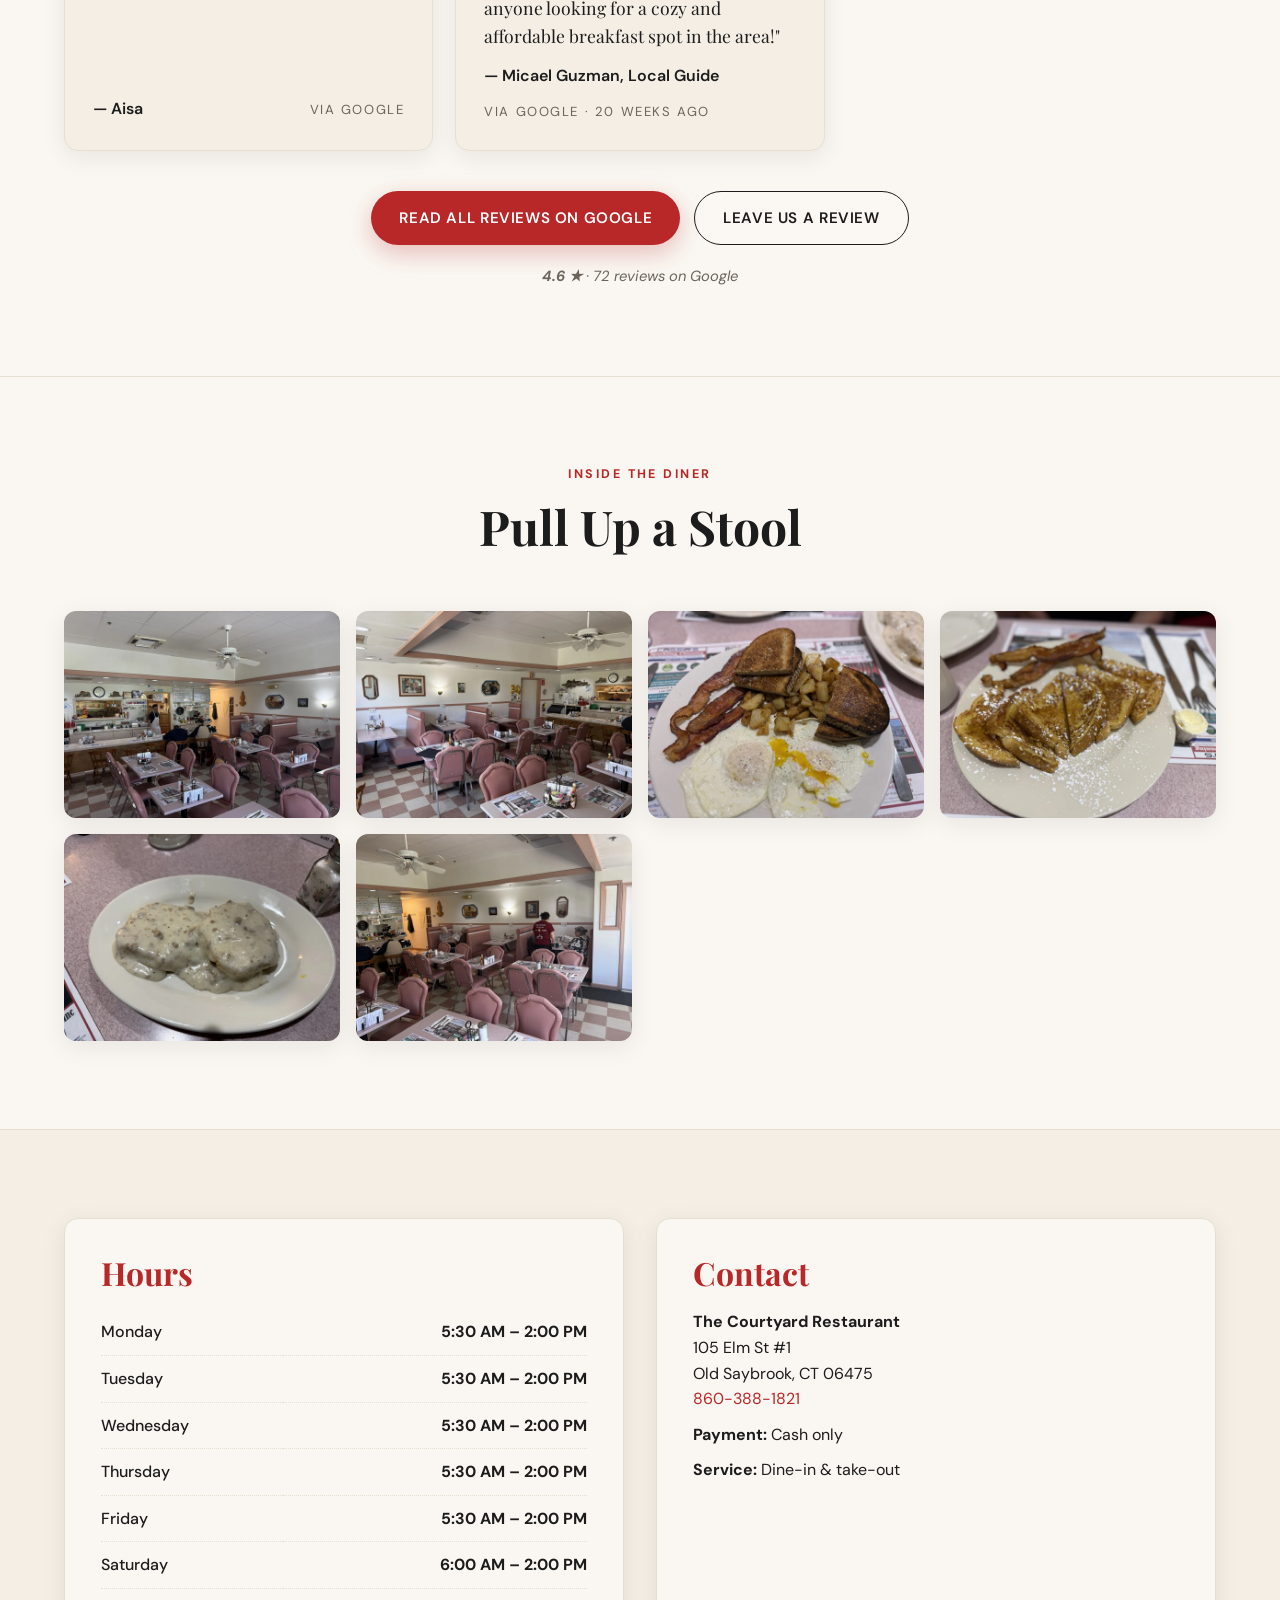
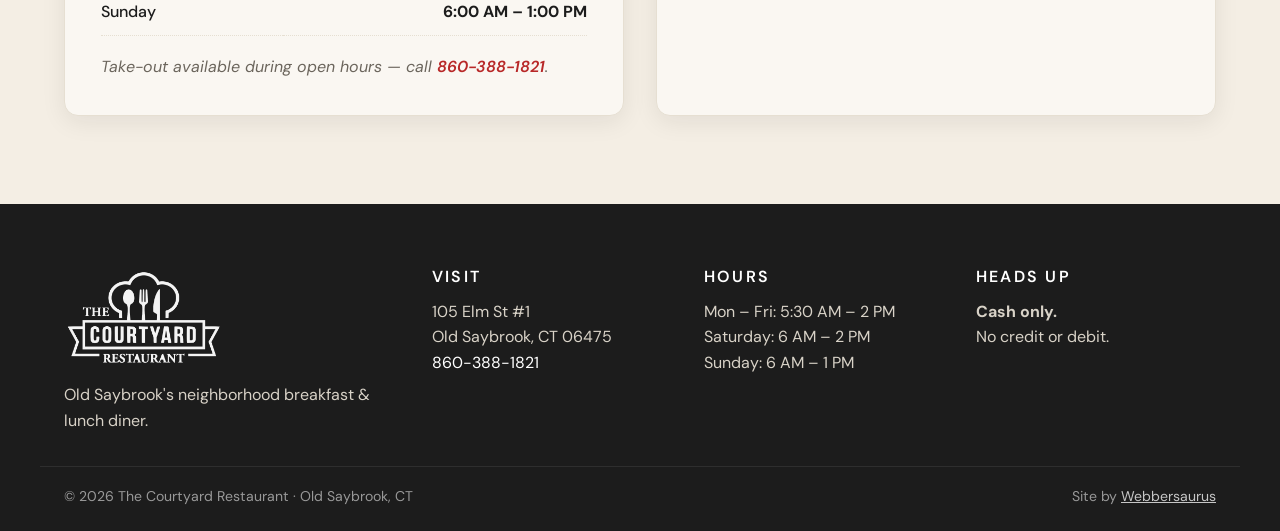
==== commit f994b755: "Add photo to specials Deployed via Webbersaurus Change Portal" ====
--- a/index.html
+++ b/index.html
@@ -236,7 +236,7 @@
     <!-- section:specials -->
     <div class="specials-grid animate-on-scroll">
       <div class="specials-photo lightbox-trigger" id="featured-photo">
-          <img src="images/1795351120429-fe7363d5.webp" alt="specials" style="width:100%;height:auto;display:block;">
+          <img src="images/1795351683222-11cd2d92.webp" alt="specials" style="width:100%;height:auto;display:block;">
         </div>
       <p class="specials-photo-date" id="specials-photo-date"></p>
       <div class="specials-detail">
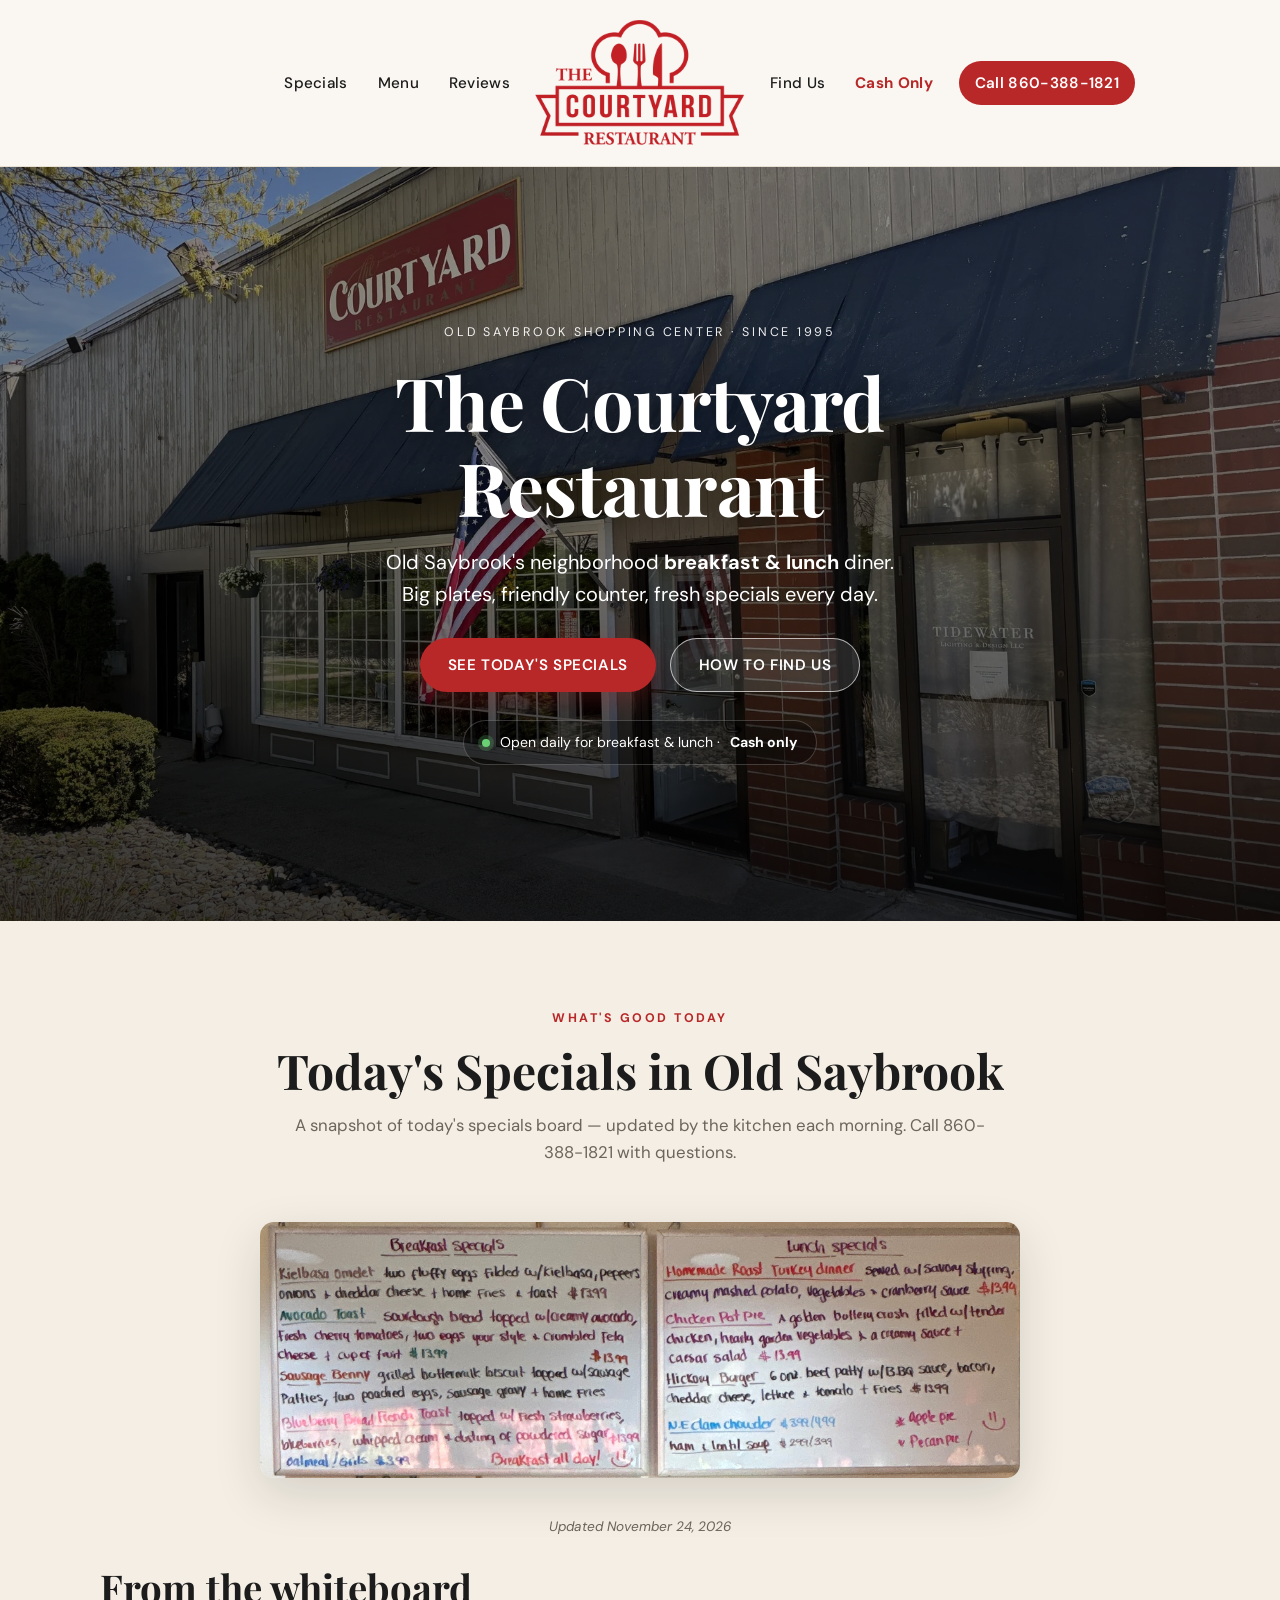
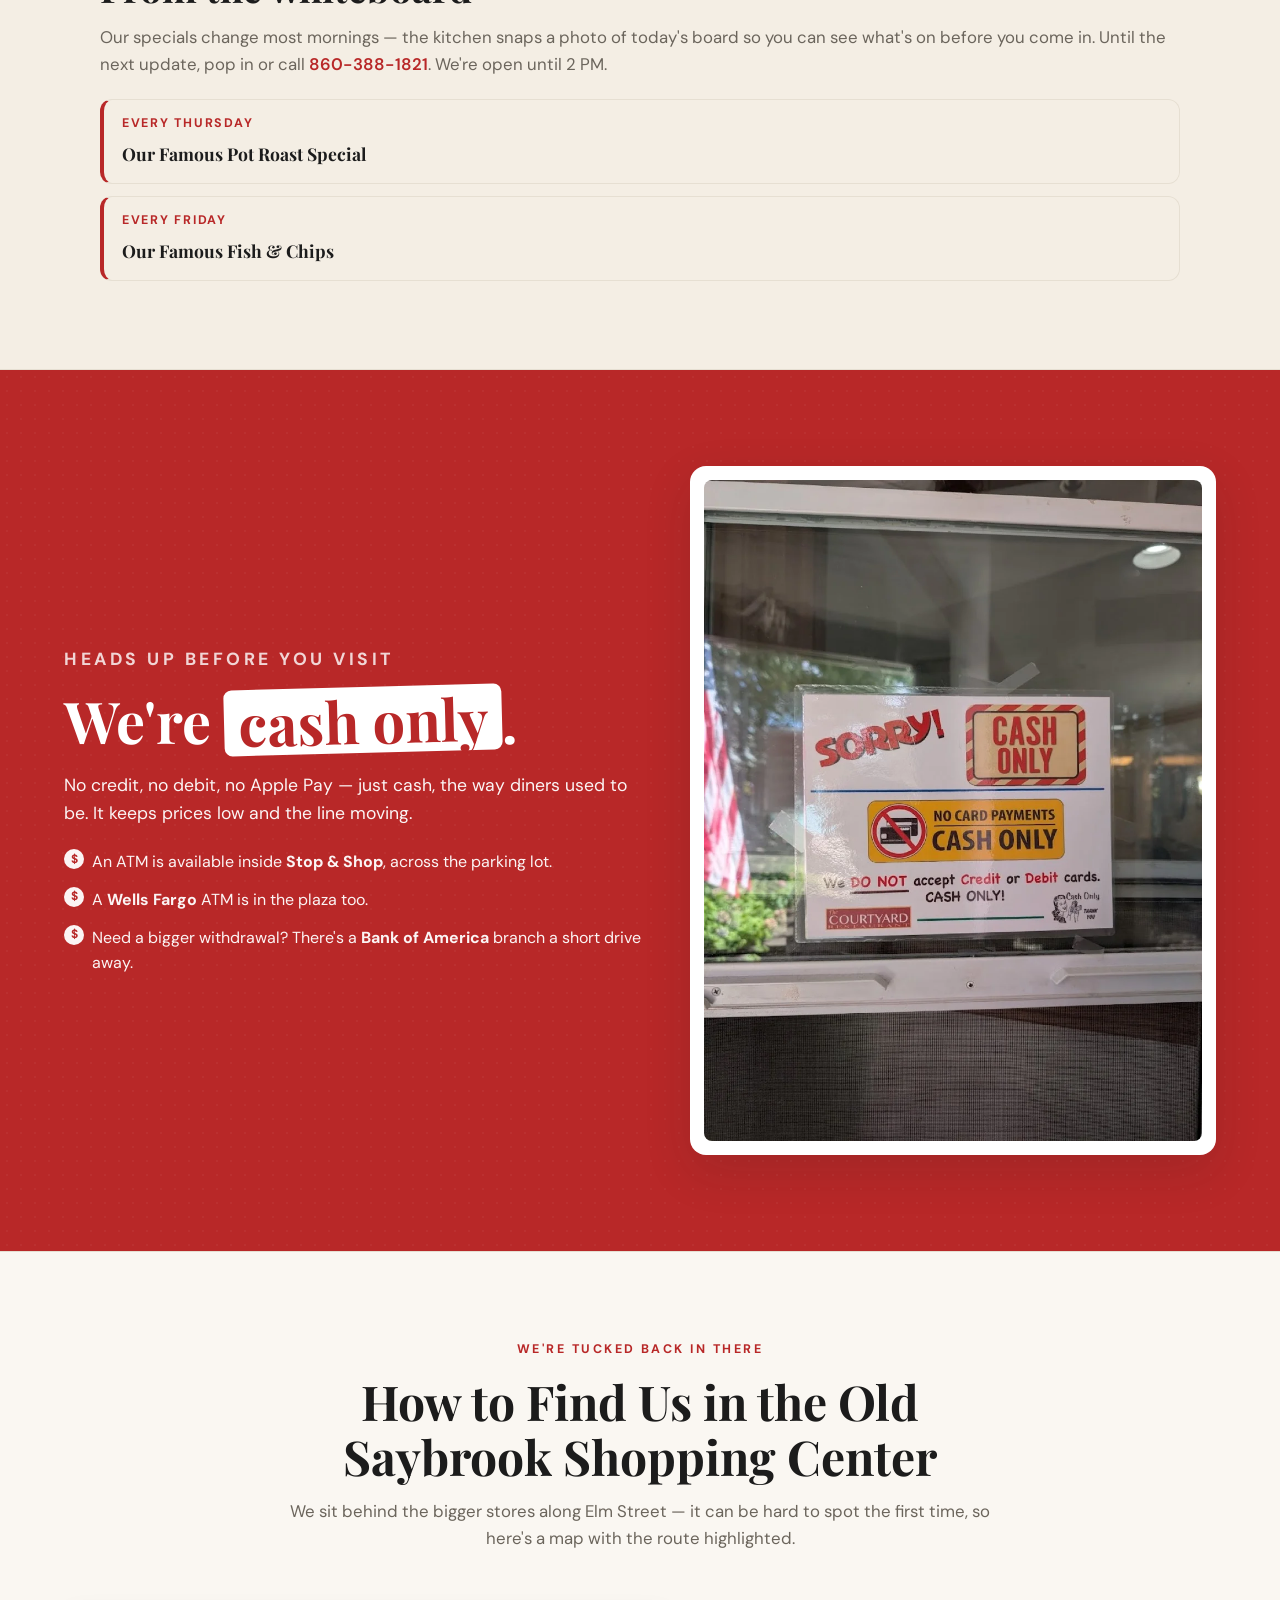
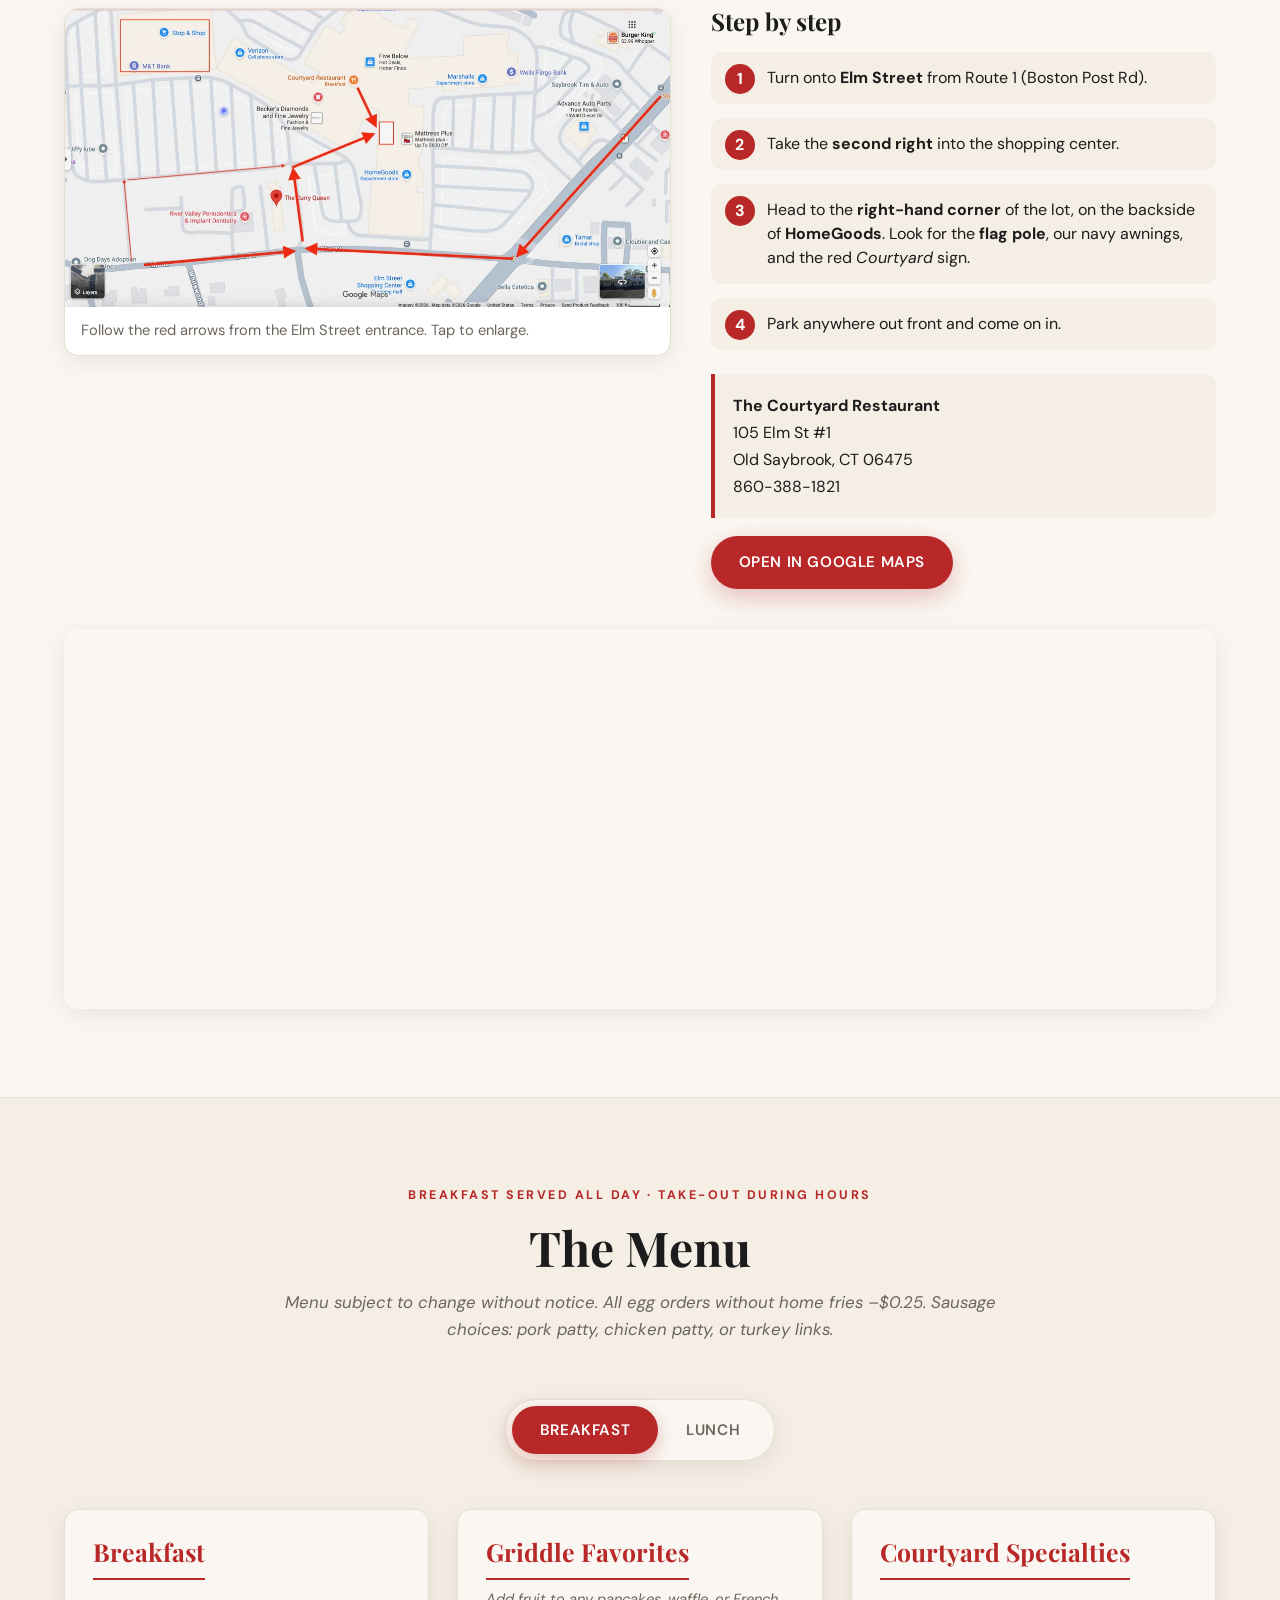
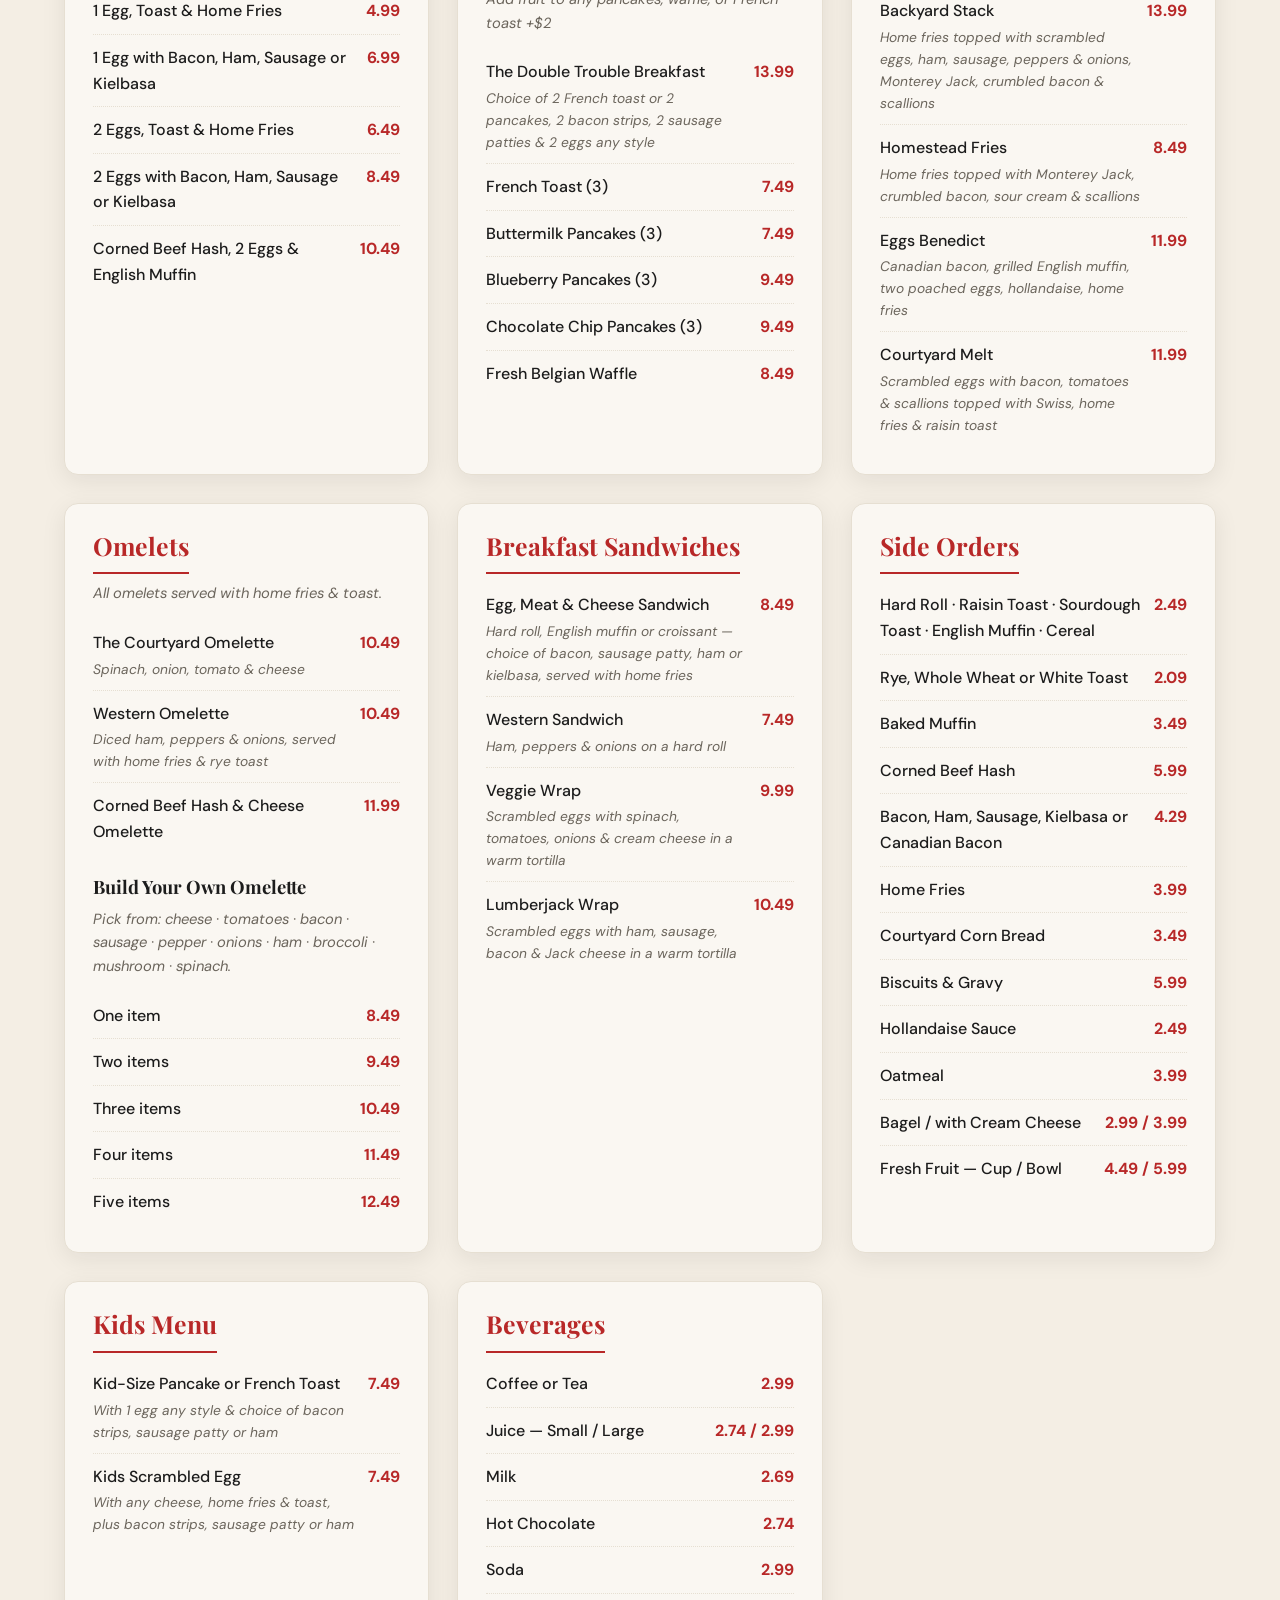
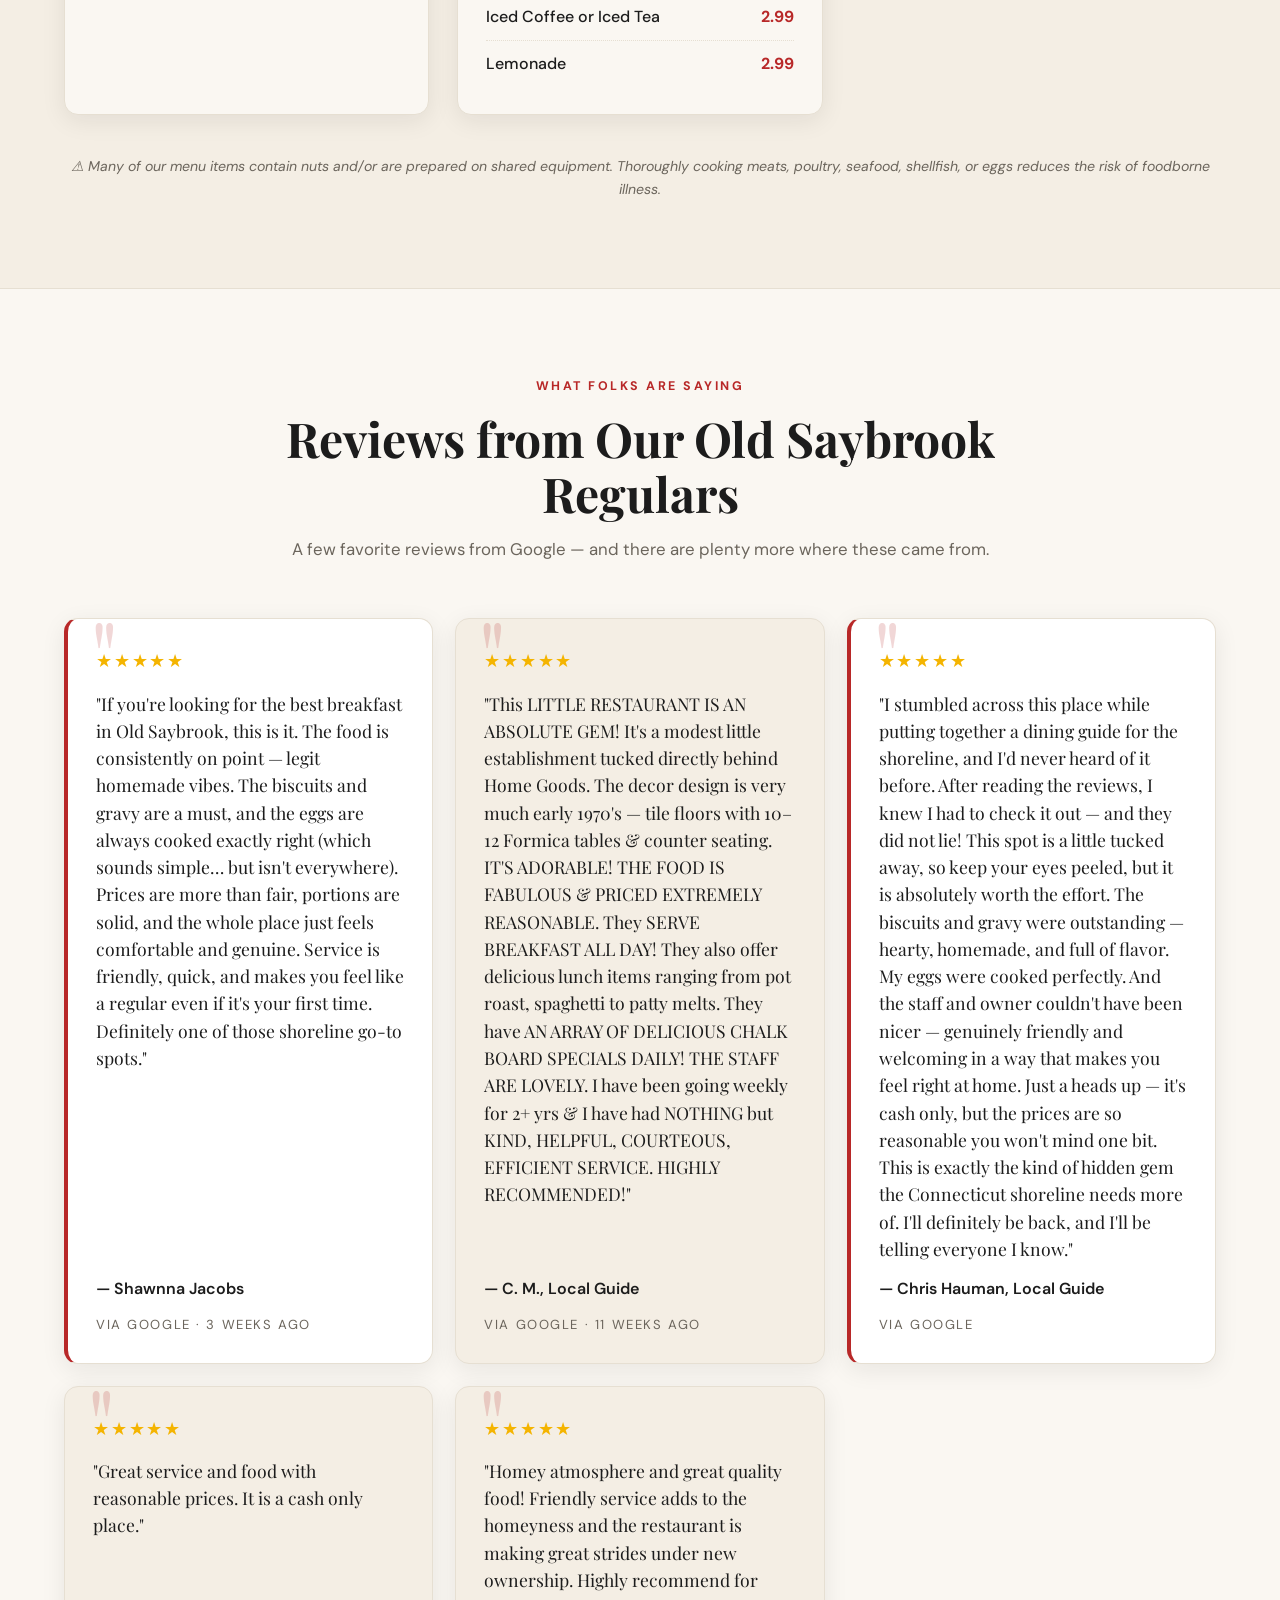
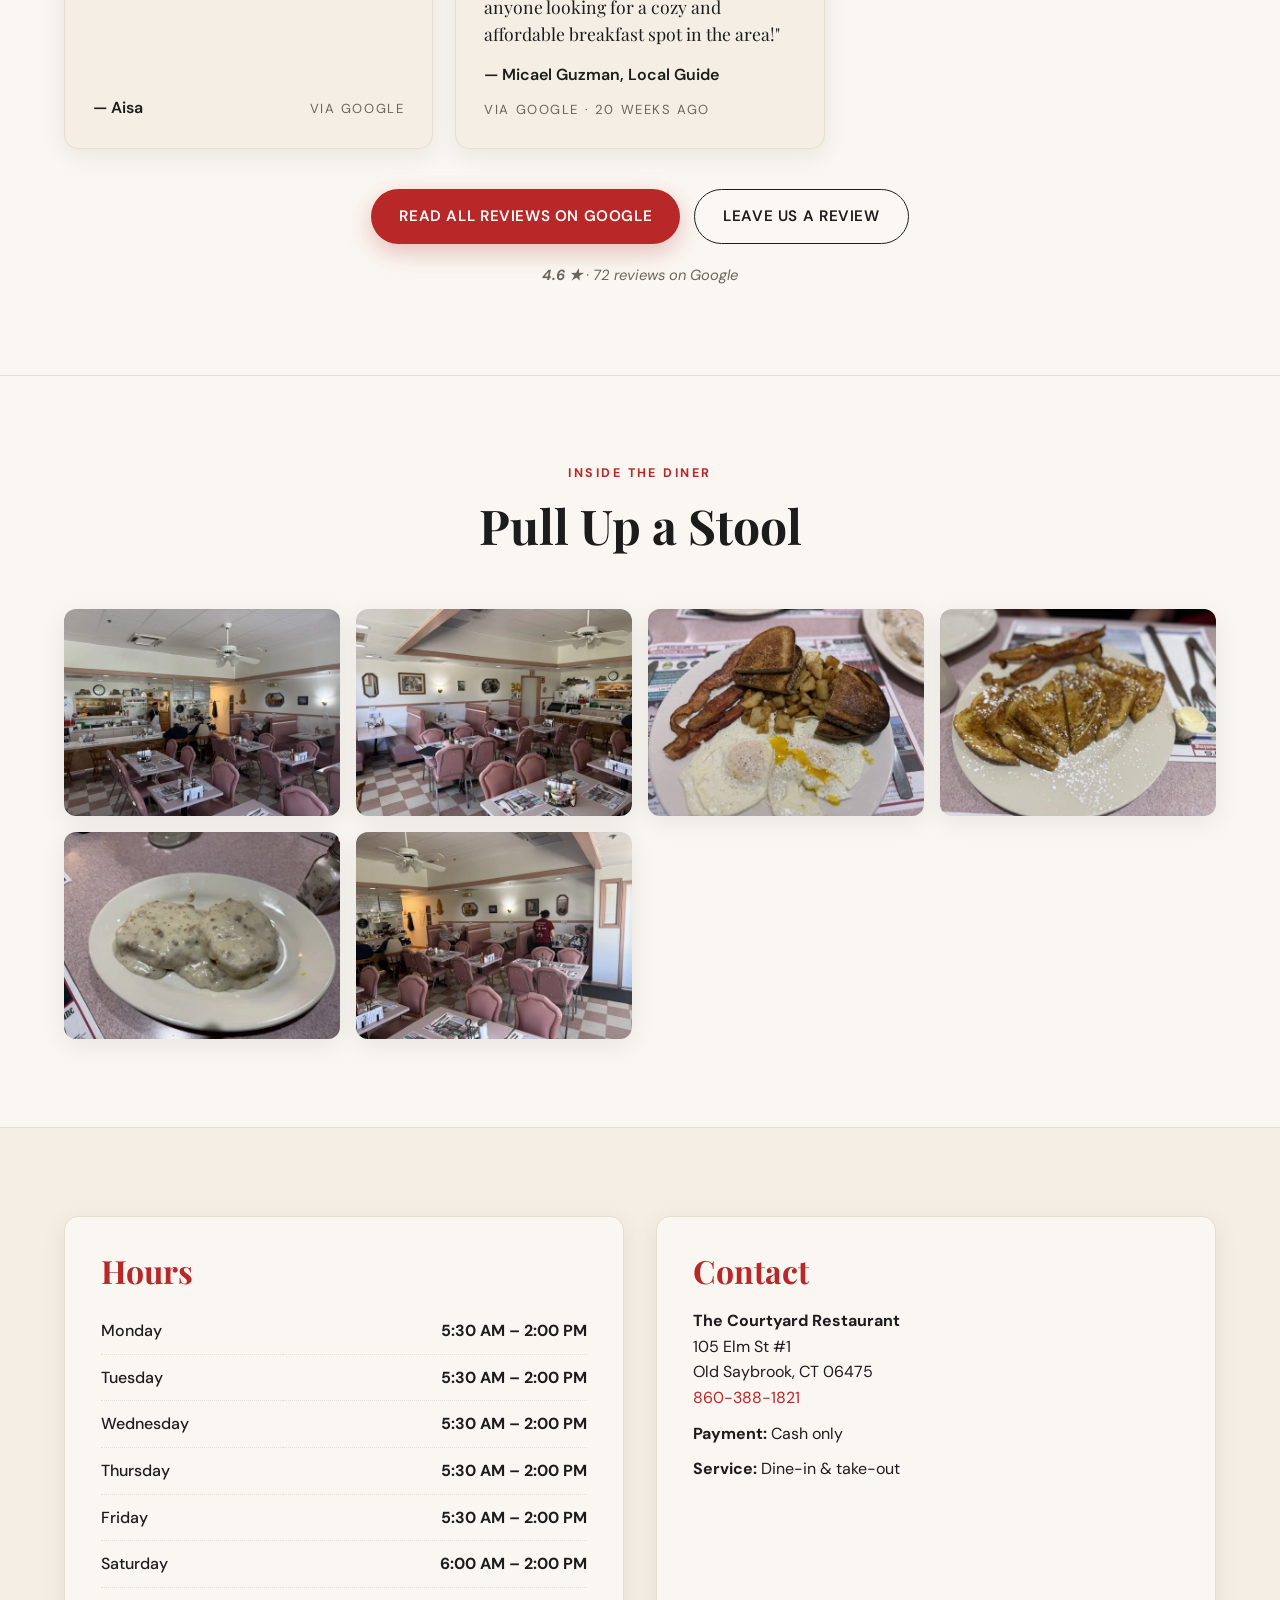
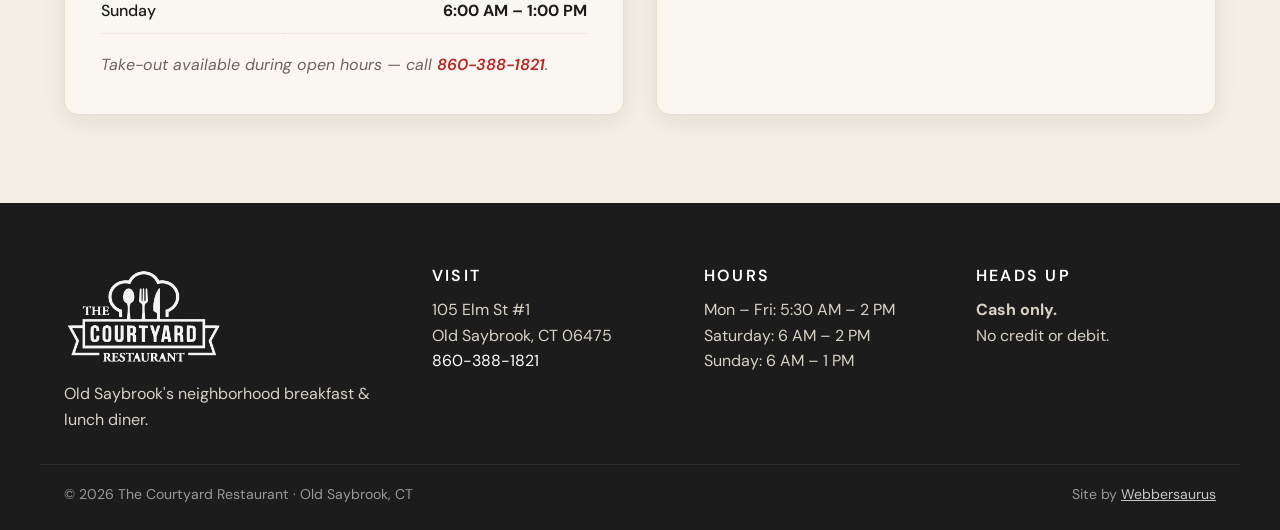
==== commit 561922c6: "Add photo to specials Deployed via Webbersaurus Change Portal" ====
--- a/index.html
+++ b/index.html
@@ -236,7 +236,7 @@
     <!-- section:specials -->
     <div class="specials-grid animate-on-scroll">
       <div class="specials-photo lightbox-trigger" id="featured-photo">
-          <img src="images/1795351683222-11cd2d92.webp" alt="specials" style="width:100%;height:auto;display:block;">
+          <img src="images/1795534847760-caceb5e0.webp" alt="specials" style="width:100%;height:auto;display:block;">
         </div>
       <p class="specials-photo-date" id="specials-photo-date"></p>
       <div class="specials-detail">
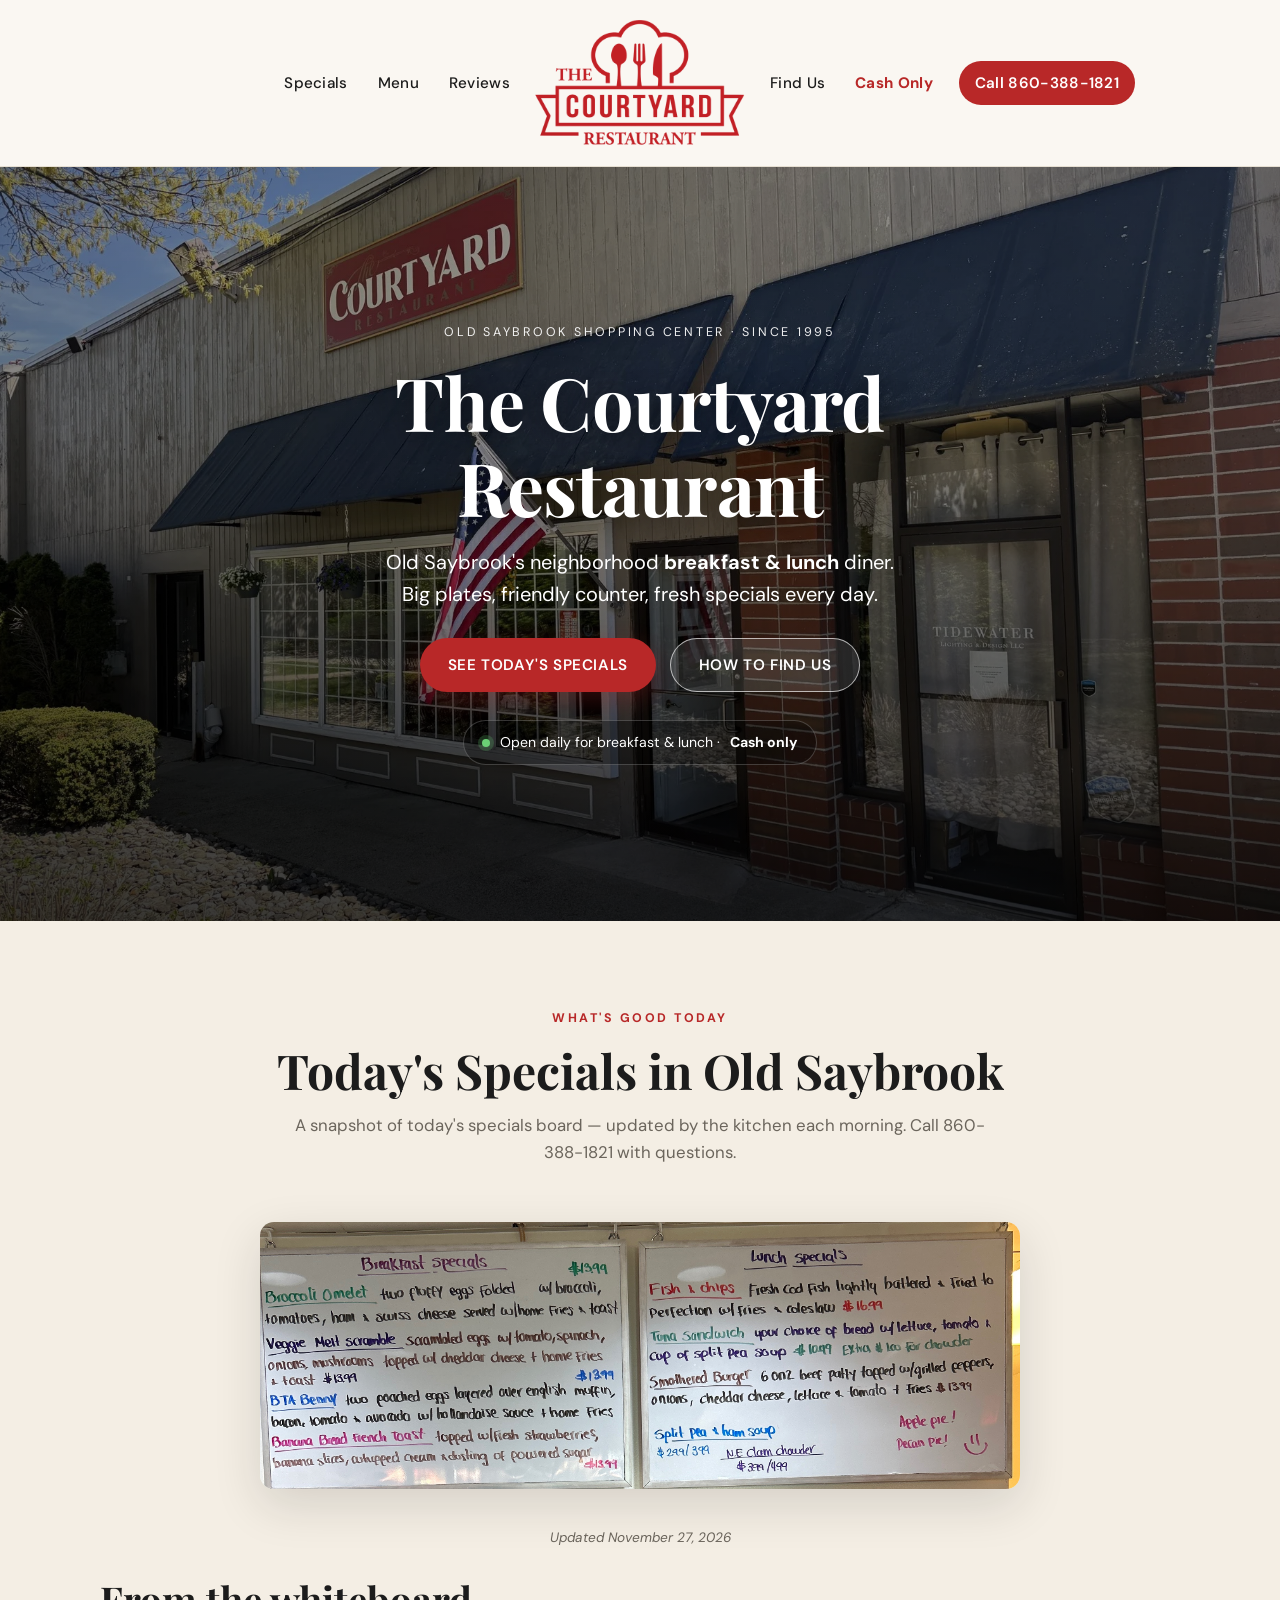
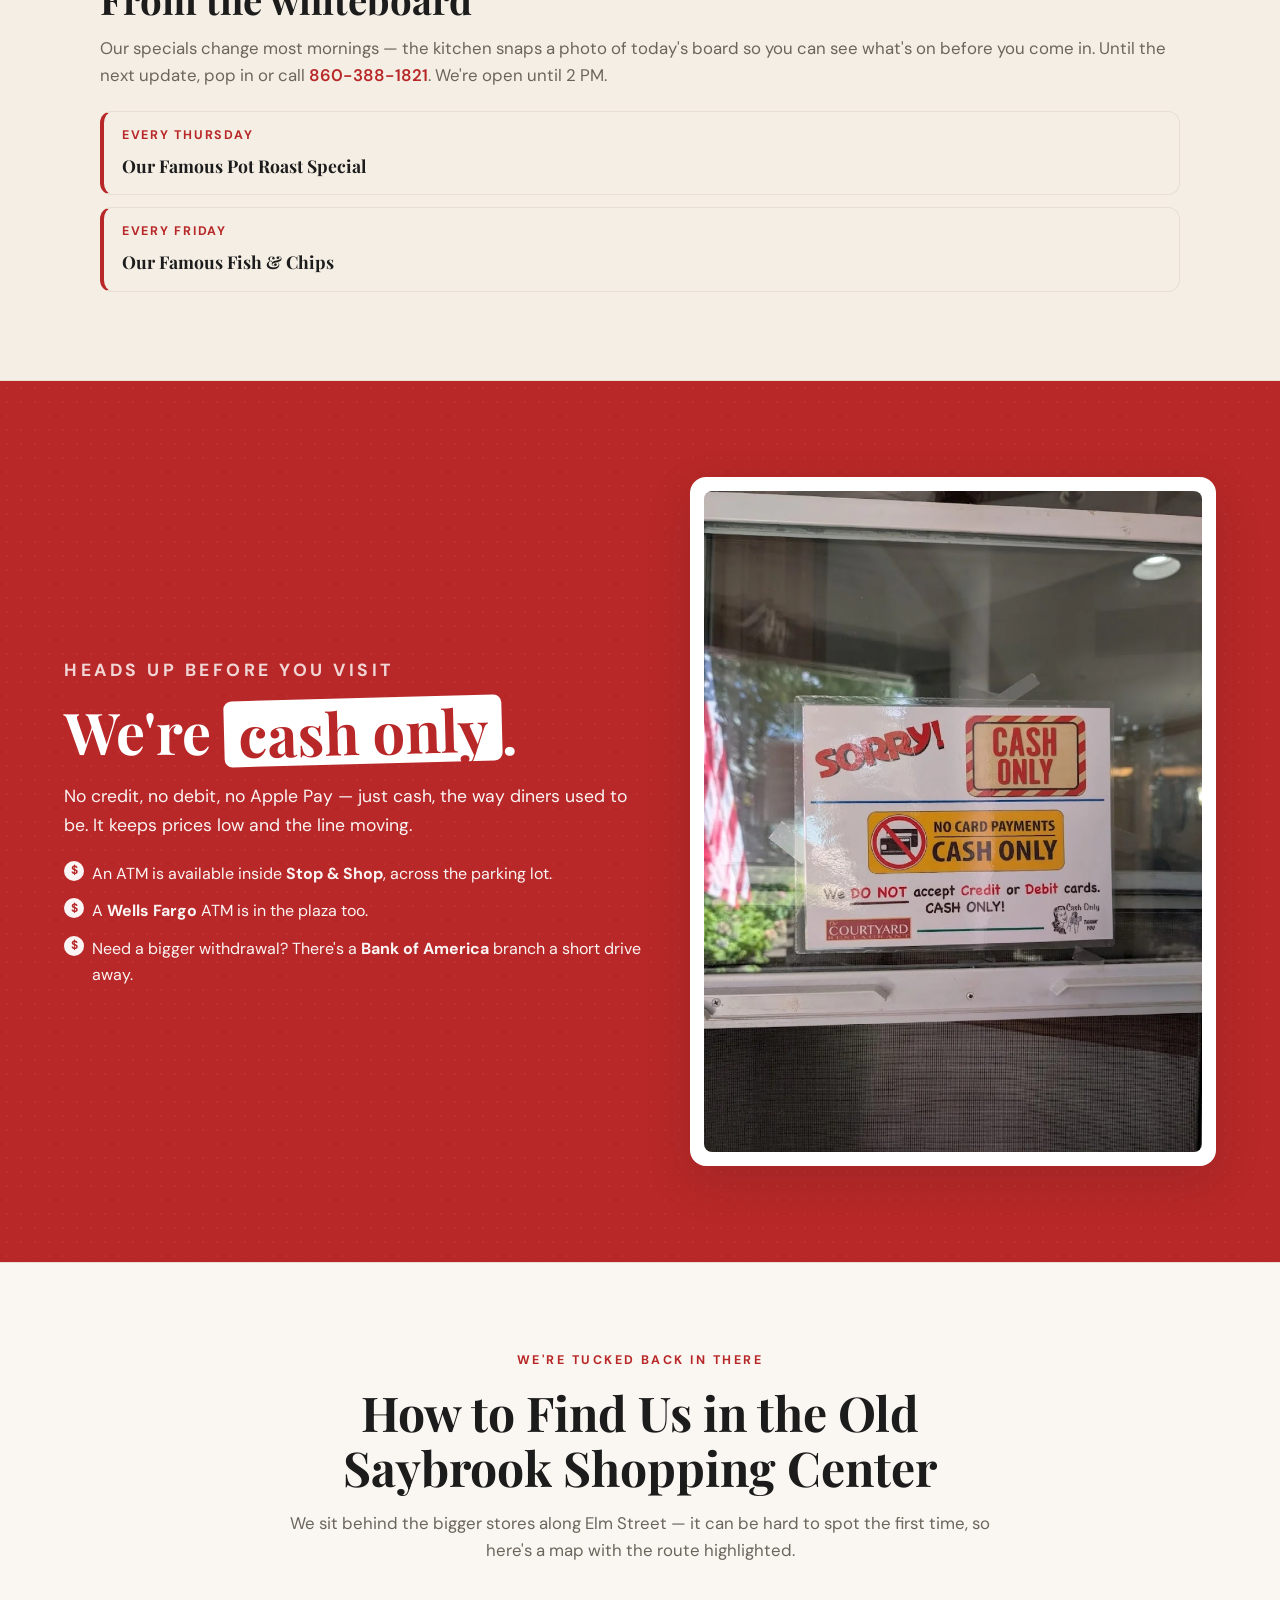
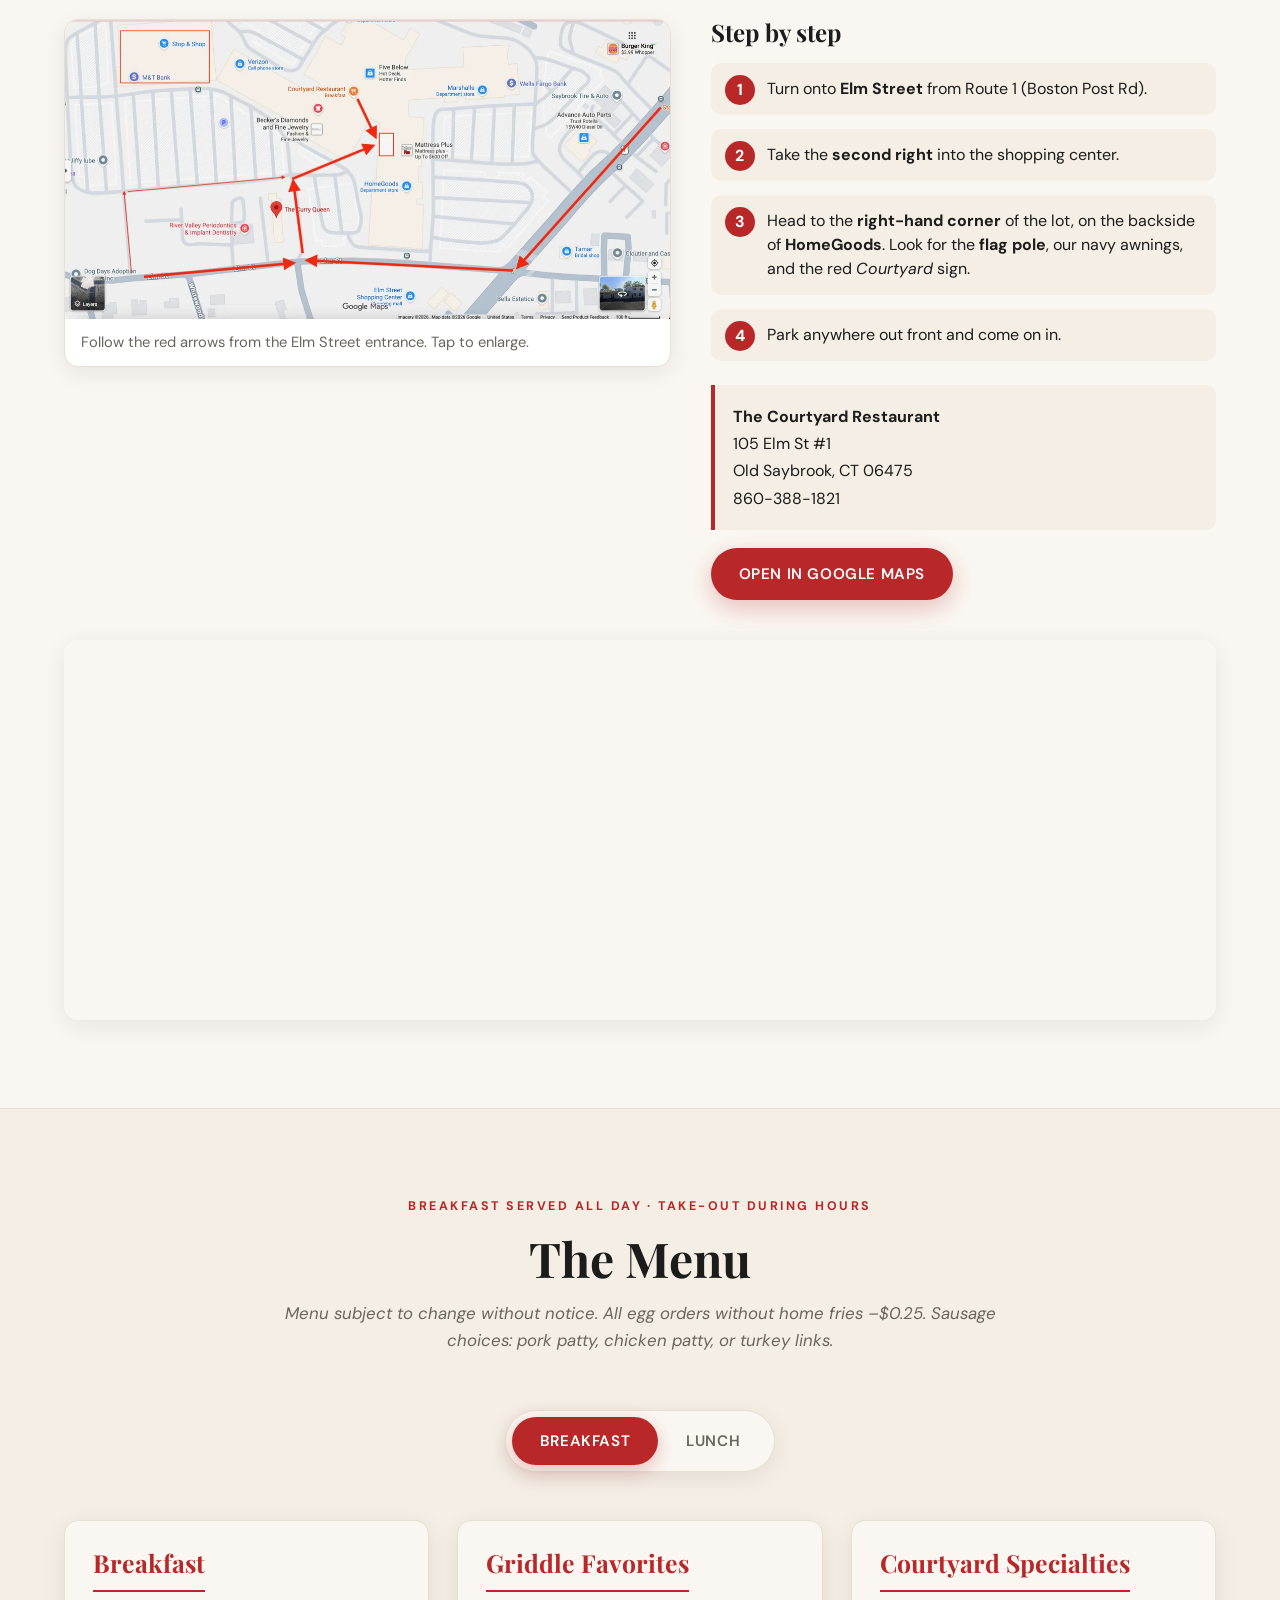
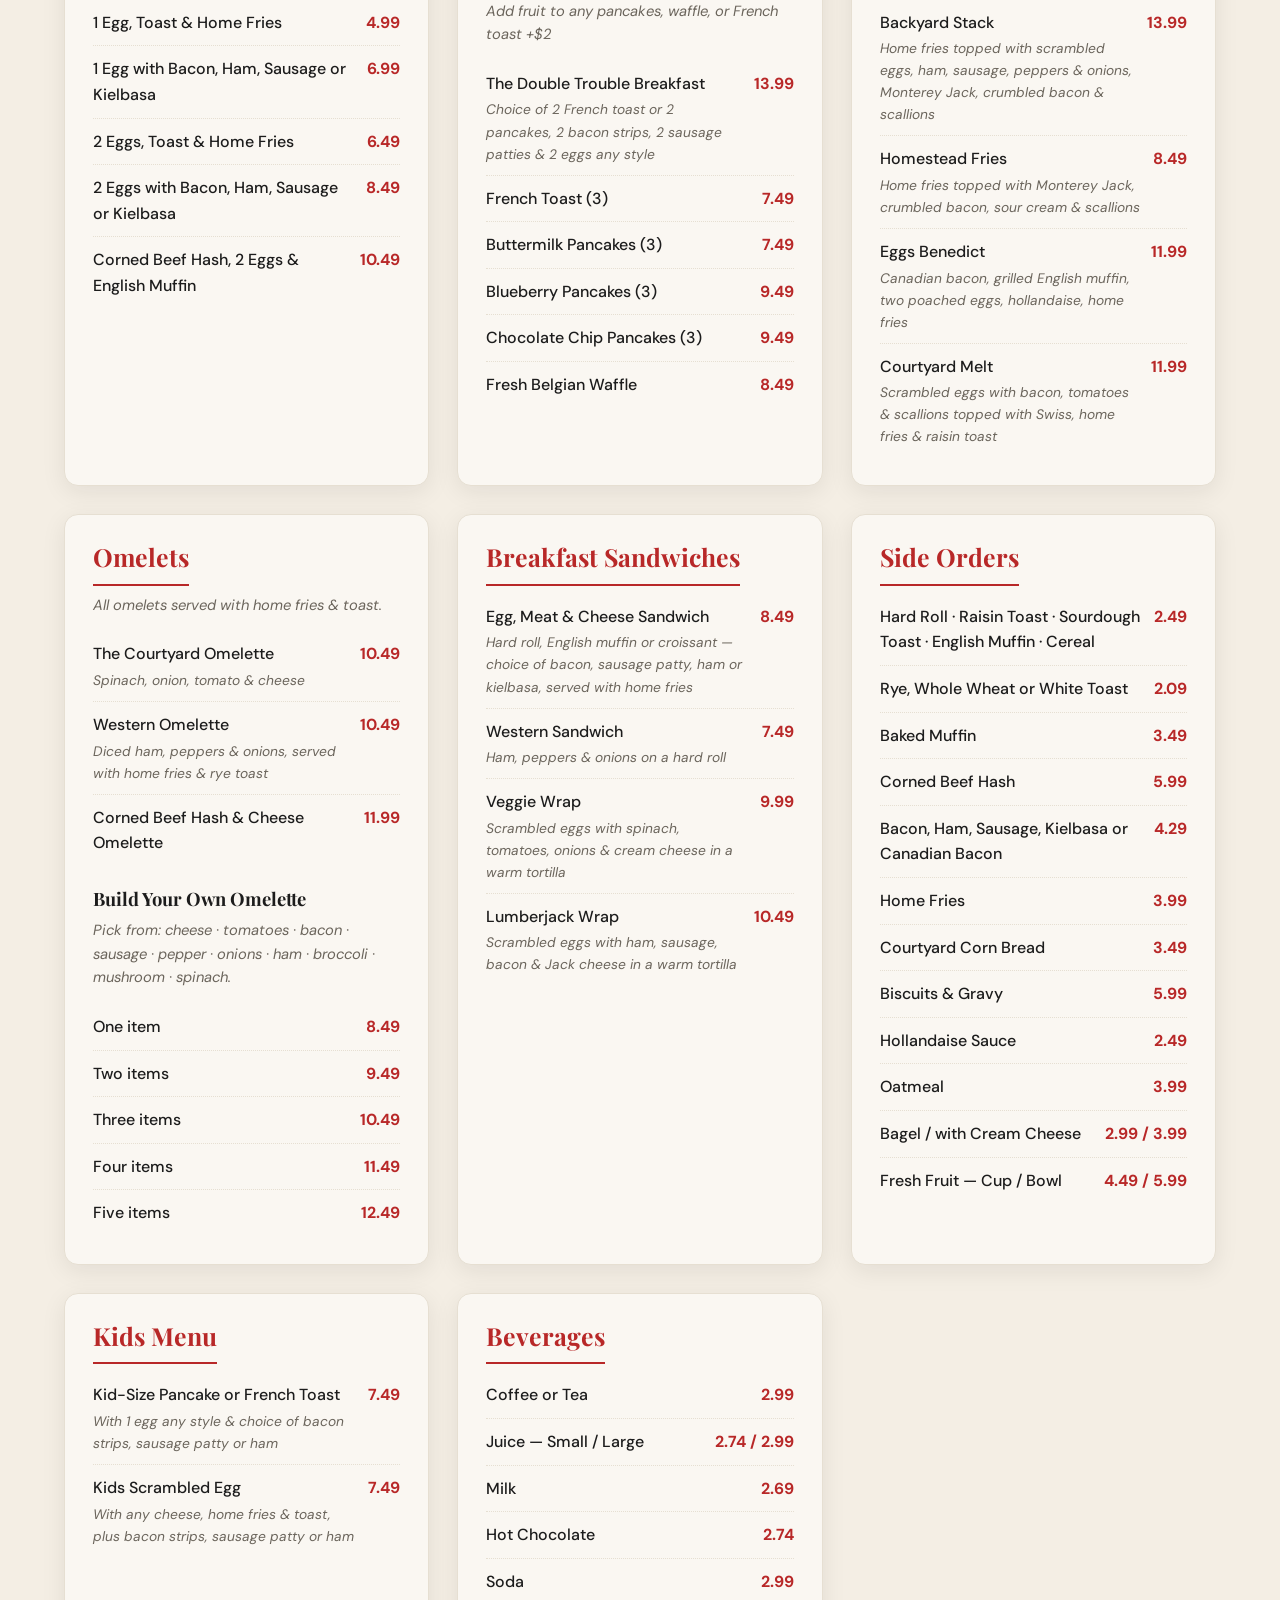
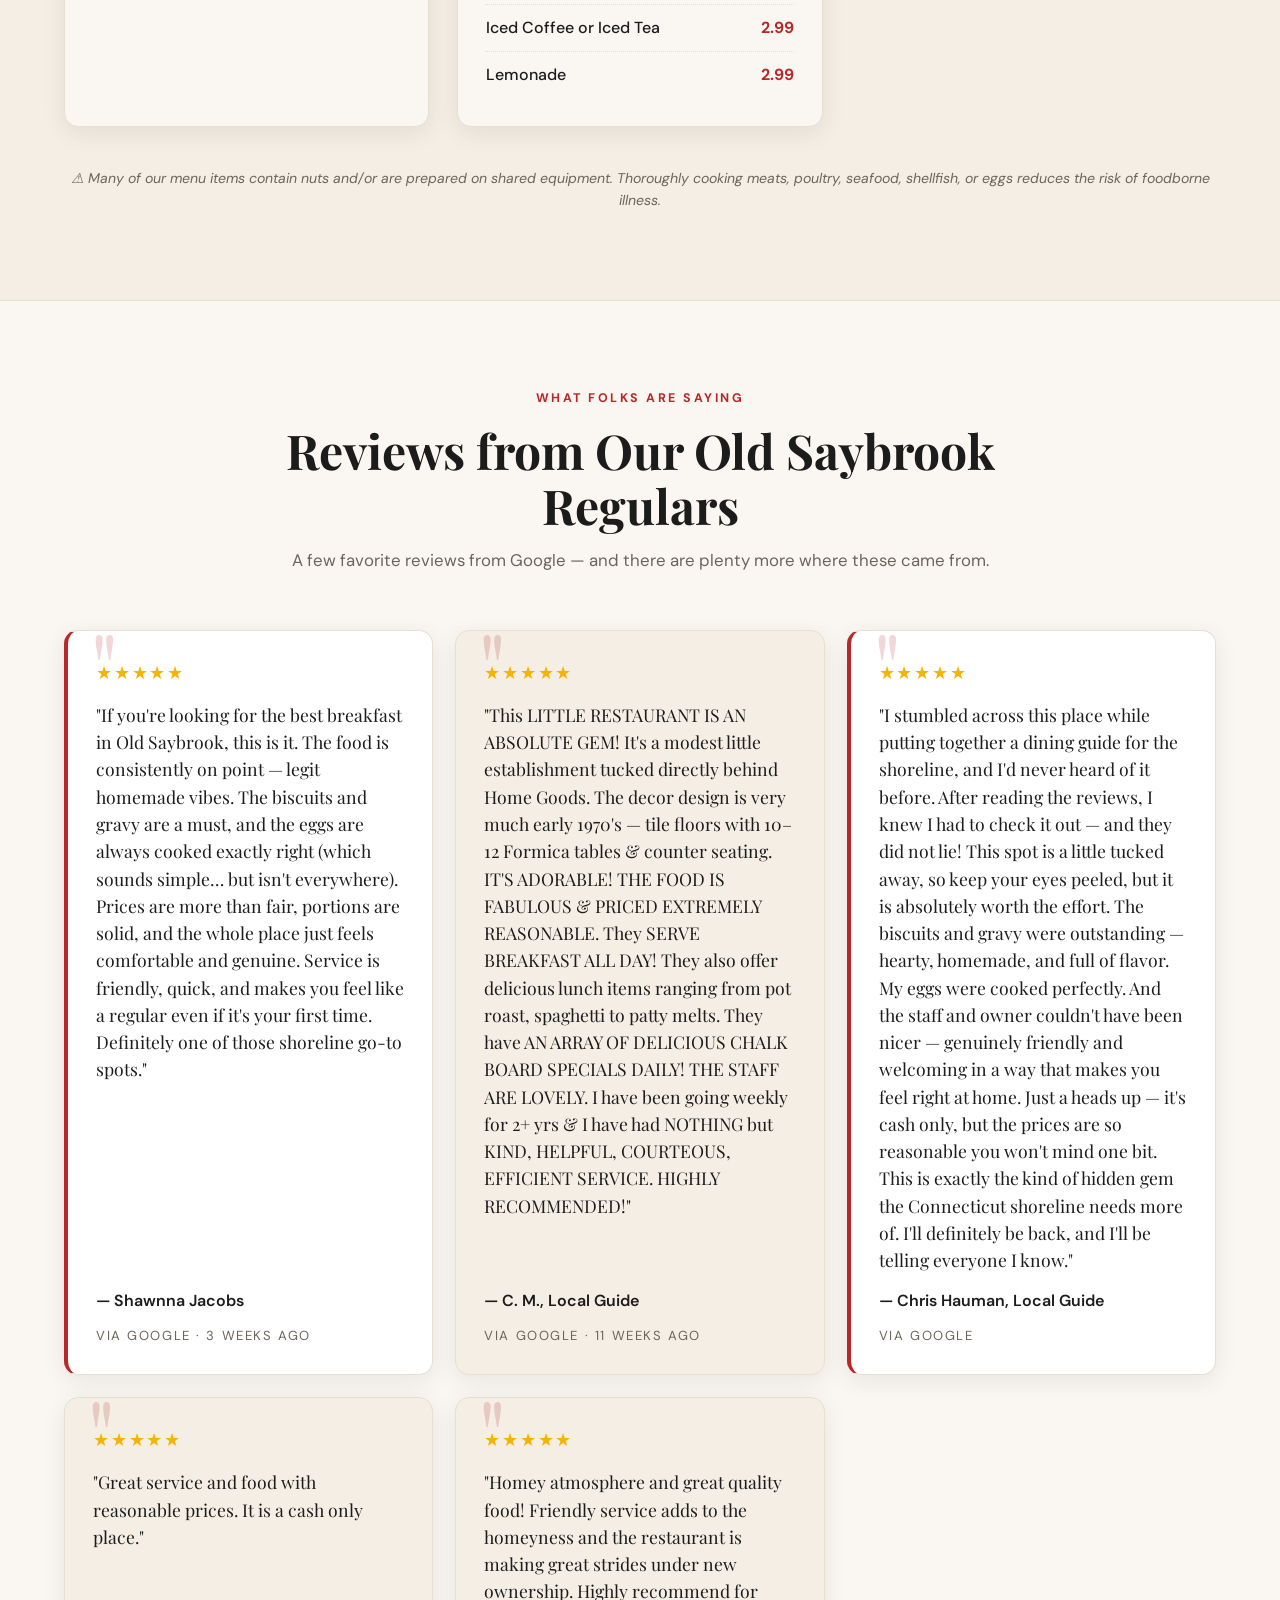
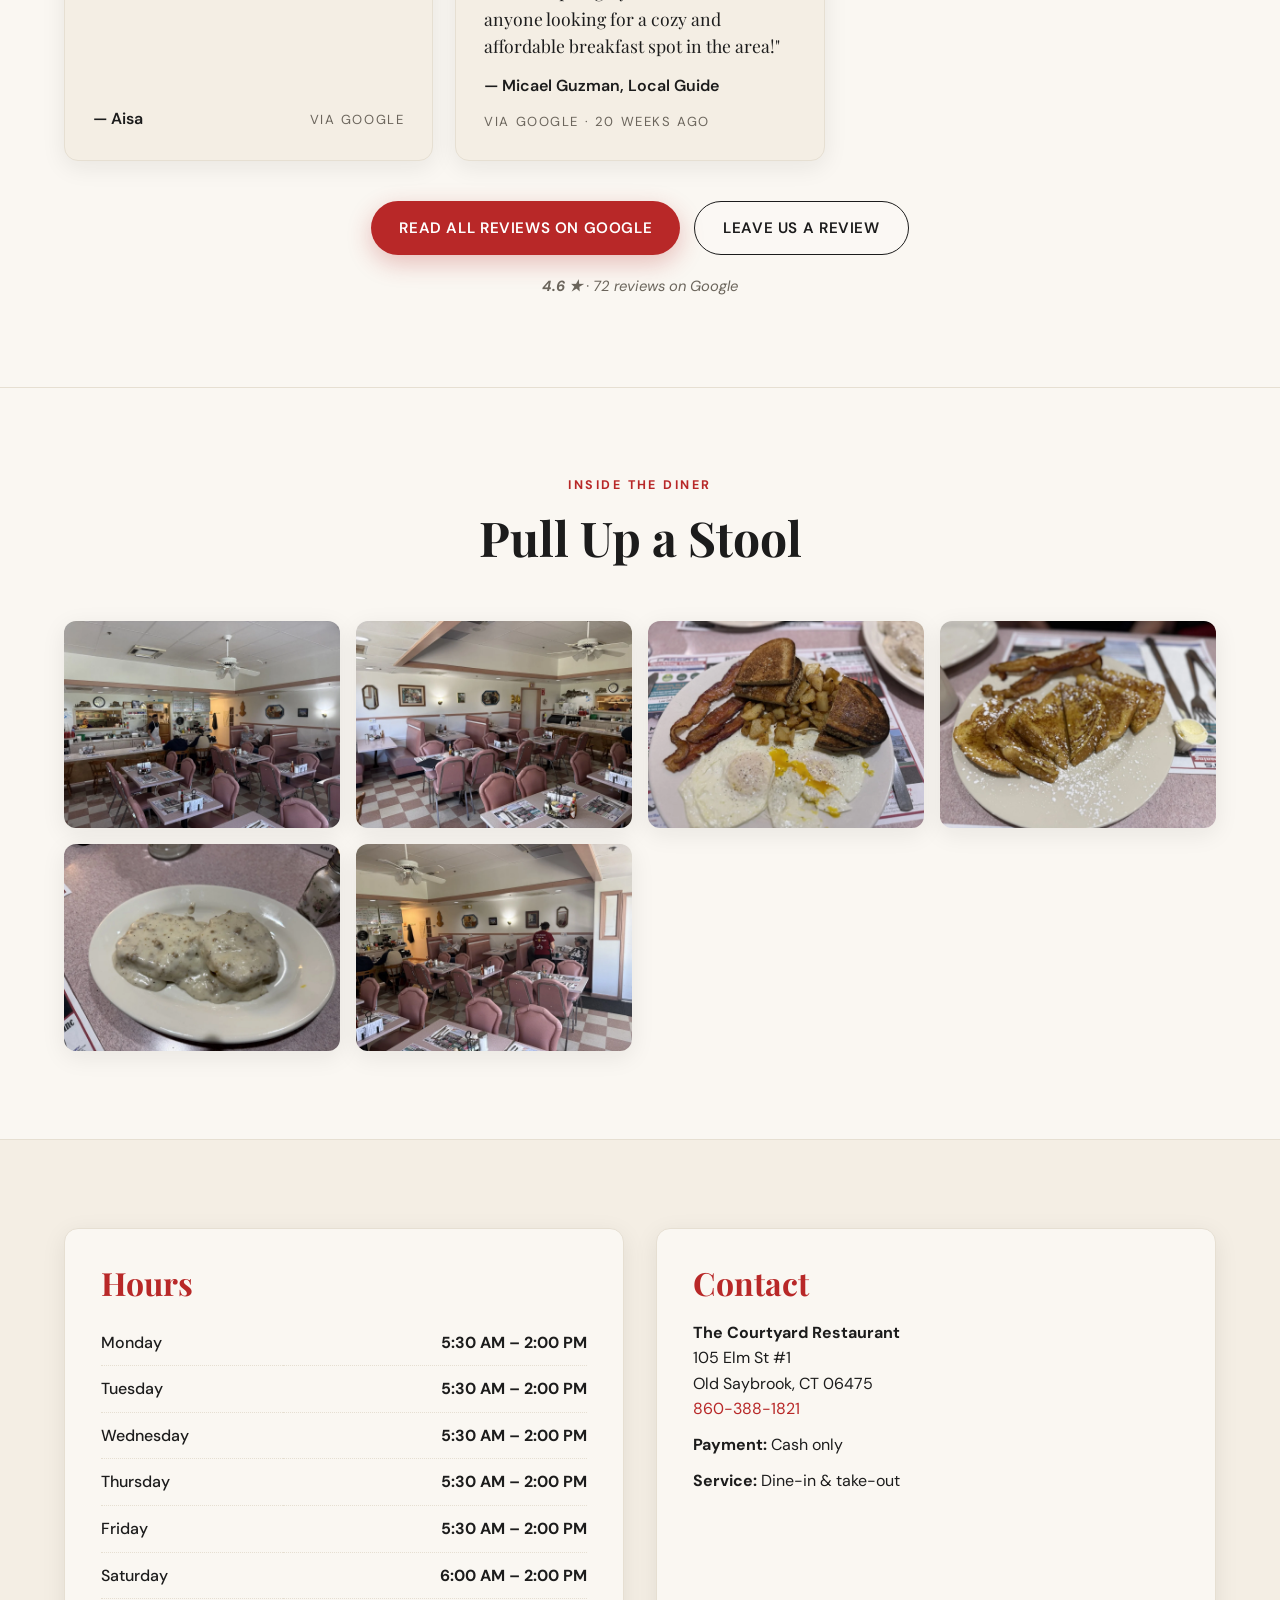
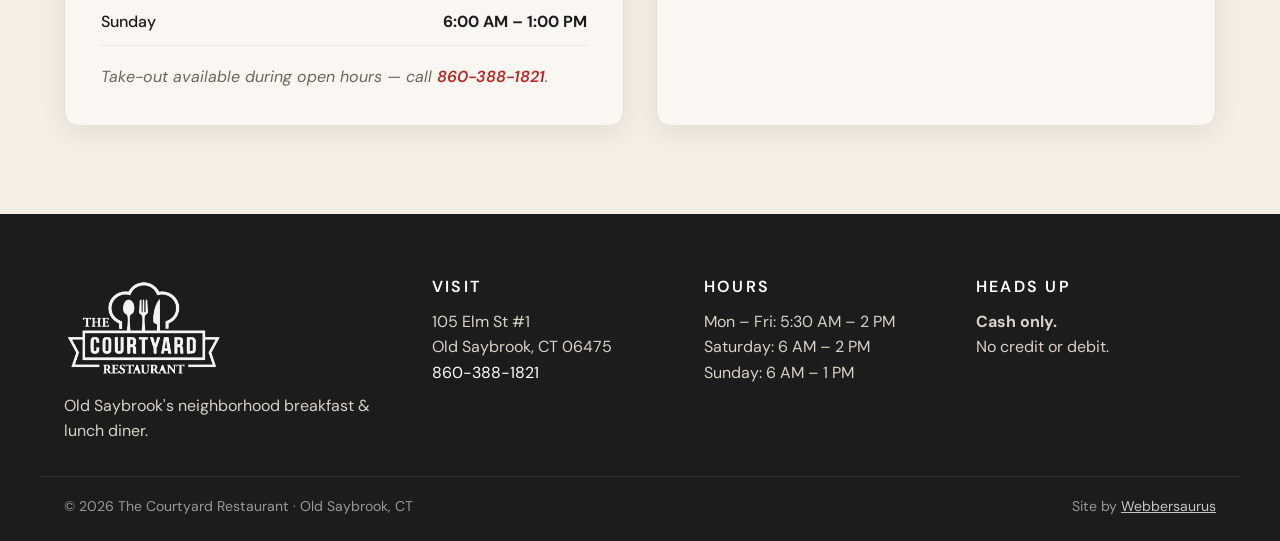
==== commit 074191f1: "Add photo to specials Deployed via Webbersaurus Change Portal" ====
--- a/index.html
+++ b/index.html
@@ -236,7 +236,7 @@
     <!-- section:specials -->
     <div class="specials-grid animate-on-scroll">
       <div class="specials-photo lightbox-trigger" id="featured-photo">
-          <img src="images/1795534847760-caceb5e0.webp" alt="specials" style="width:100%;height:auto;display:block;">
+          <img src="images/1795789442625-78f7f1c1.webp" alt="specials" style="width:100%;height:auto;display:block;">
         </div>
       <p class="specials-photo-date" id="specials-photo-date"></p>
       <div class="specials-detail">
